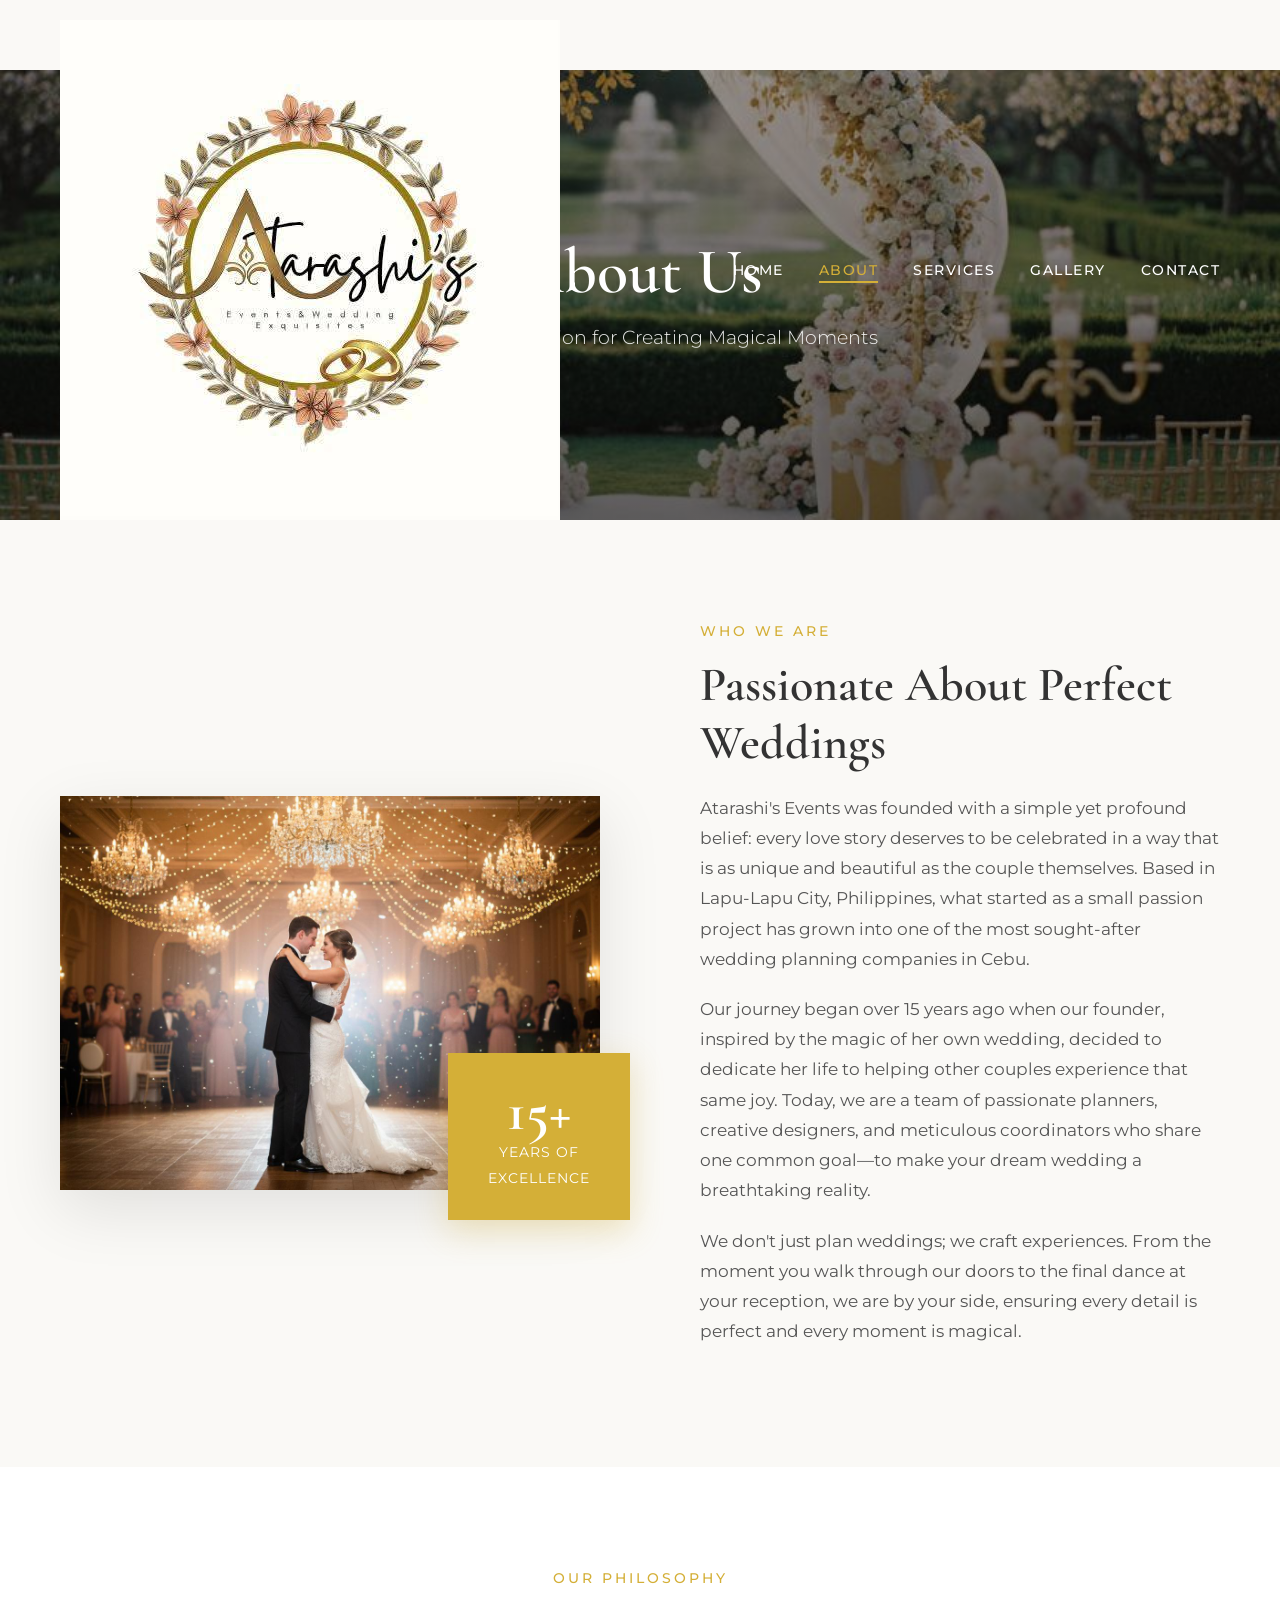
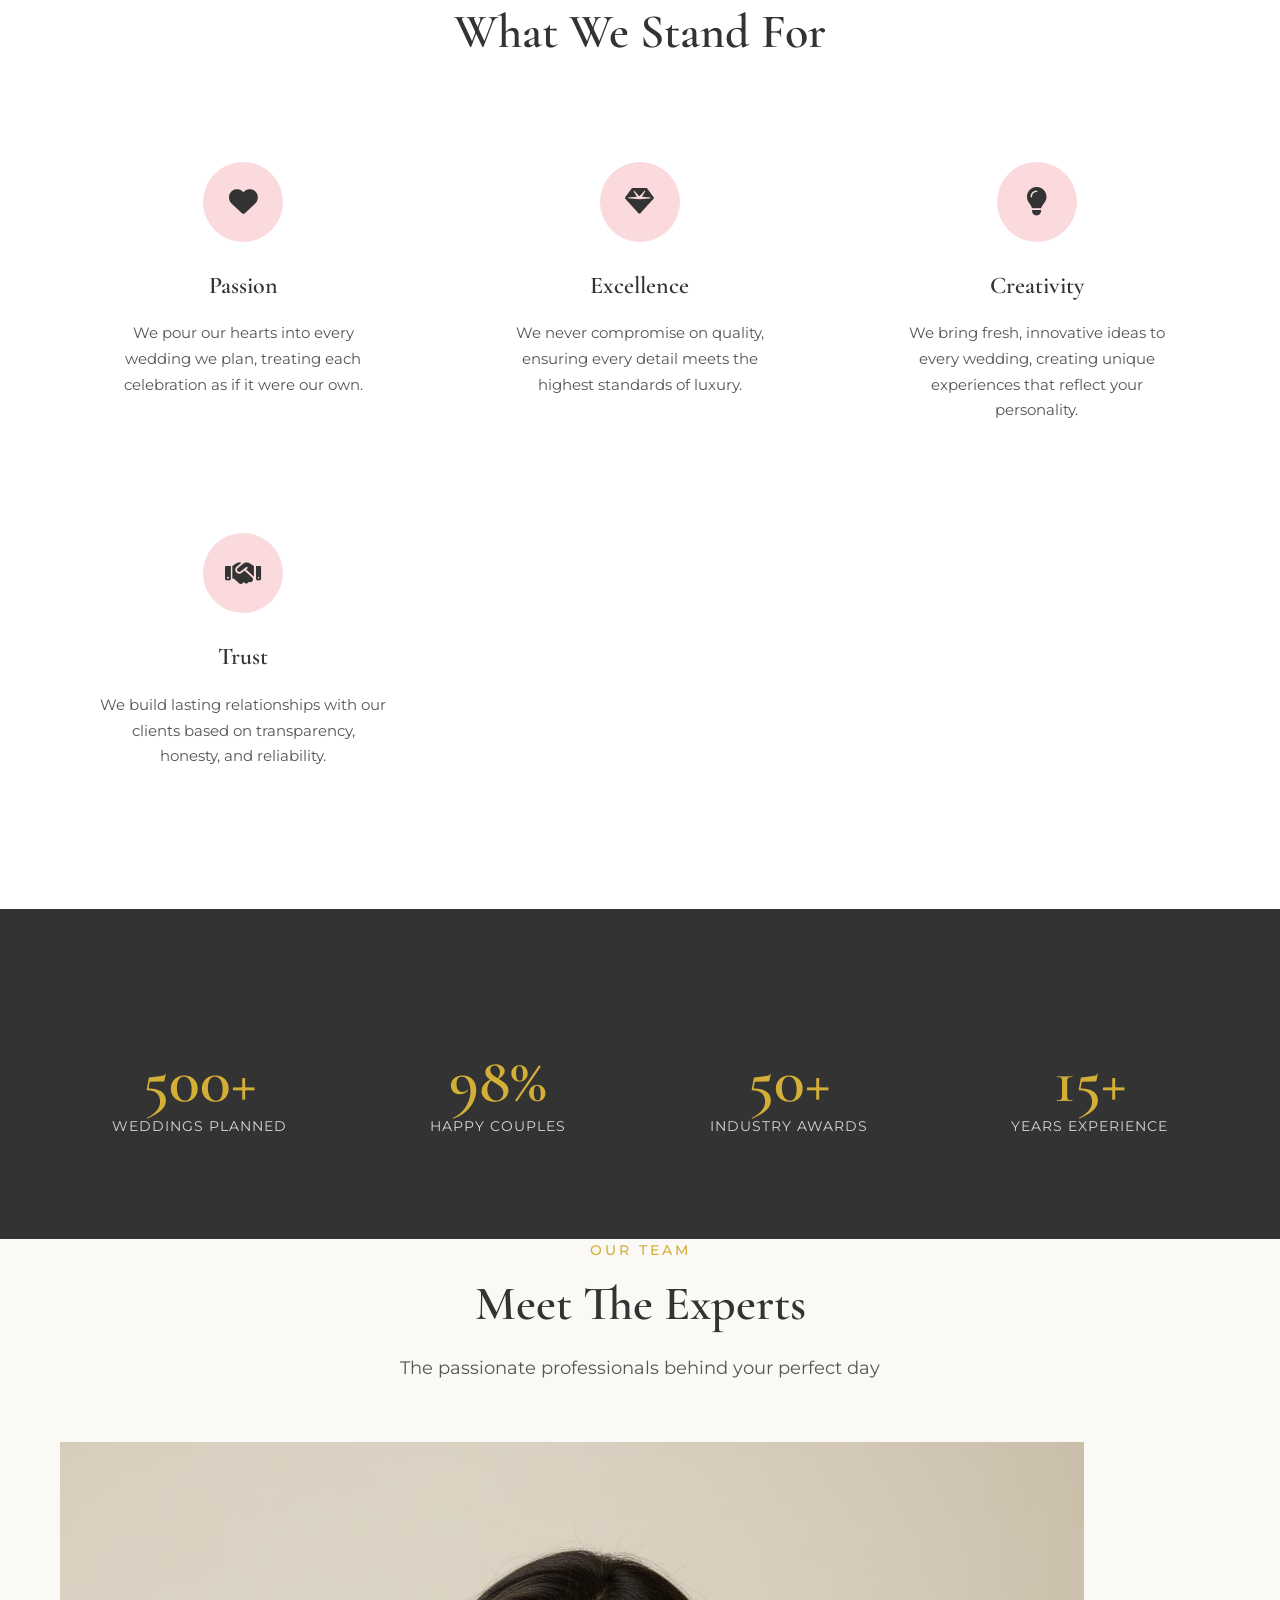
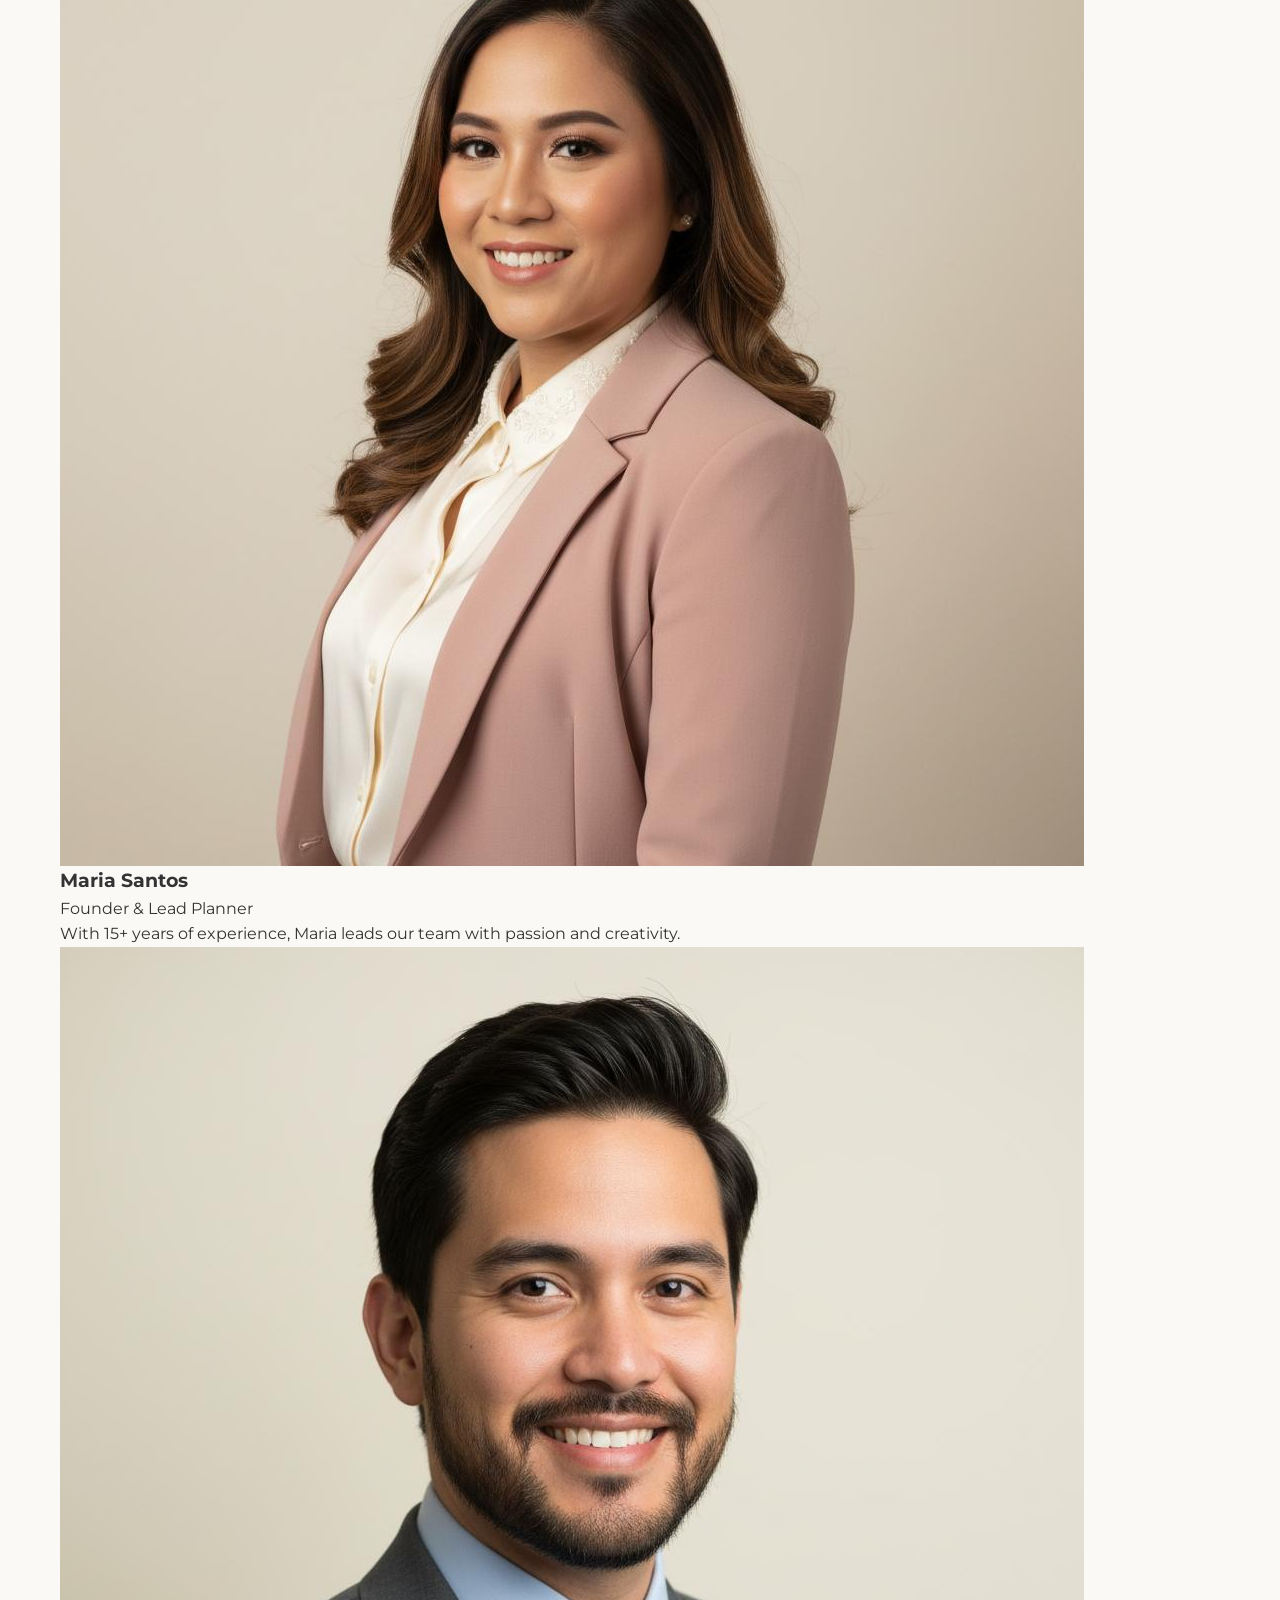
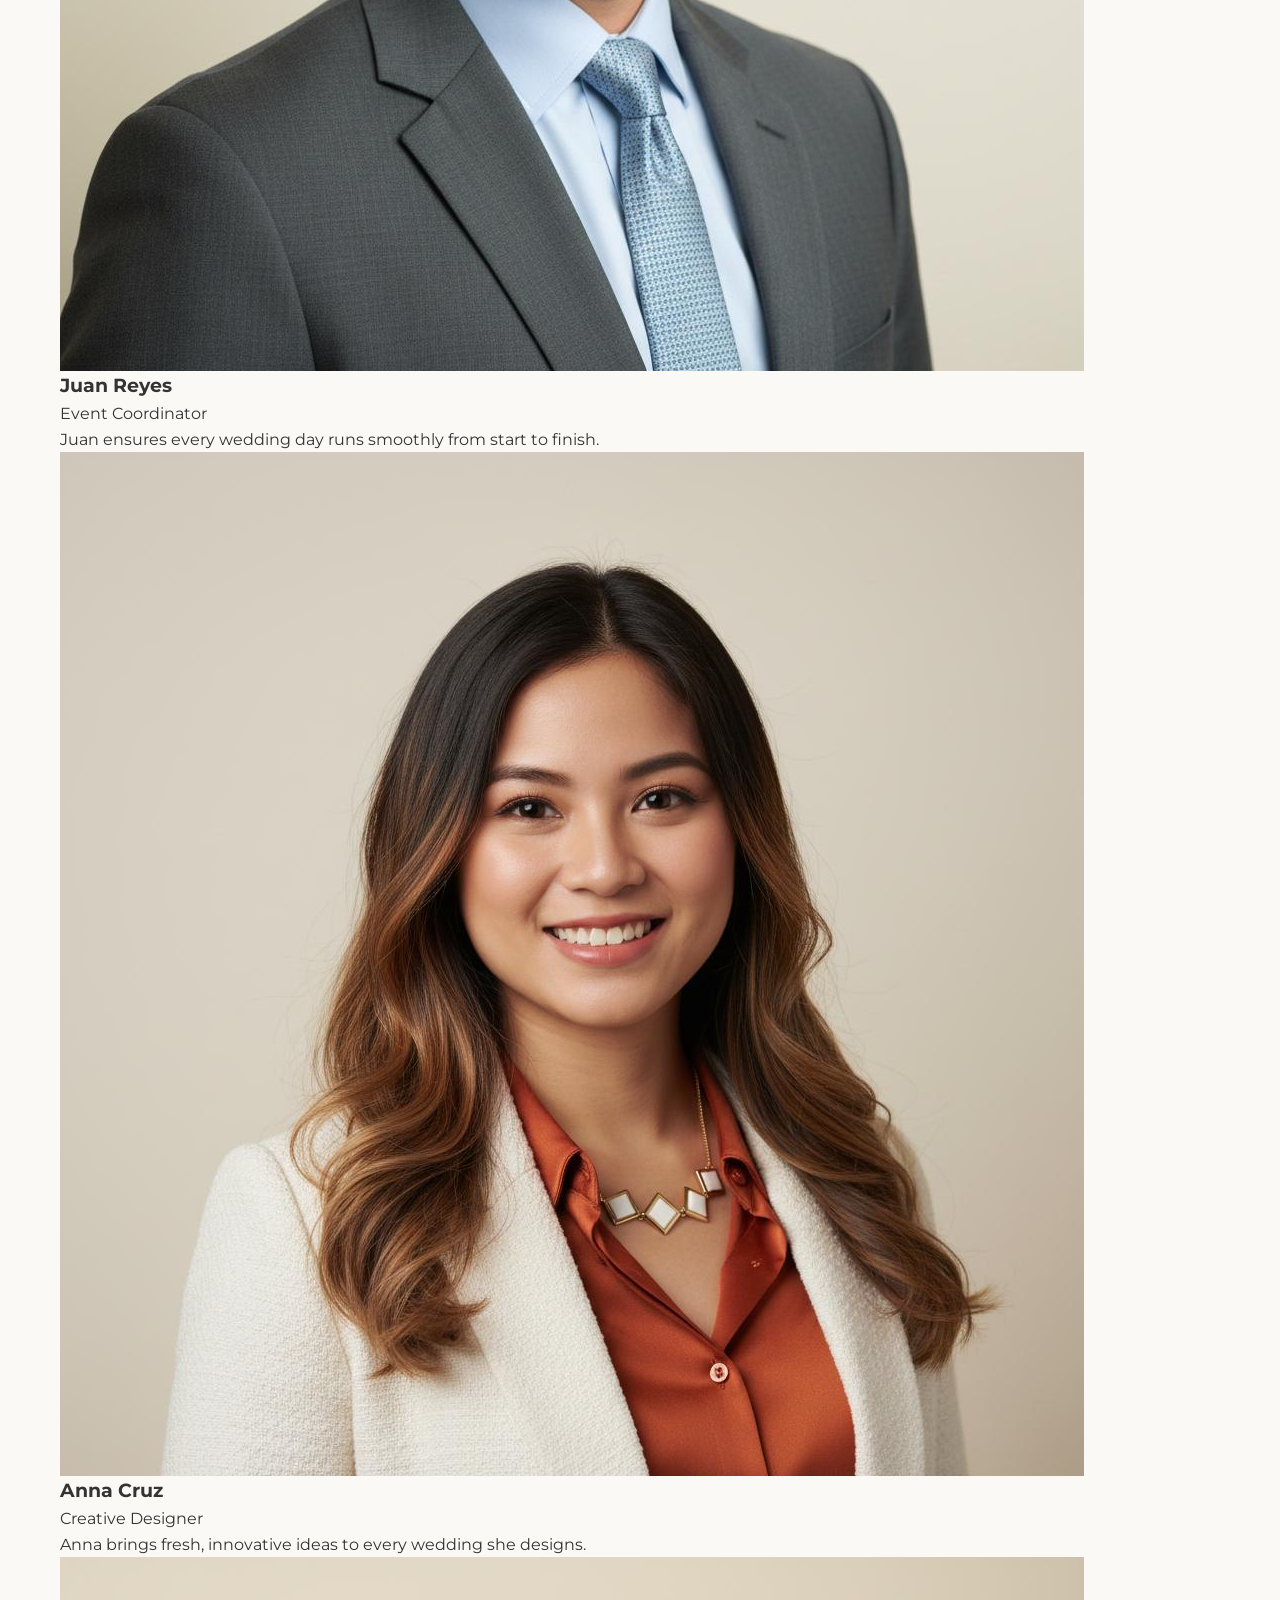
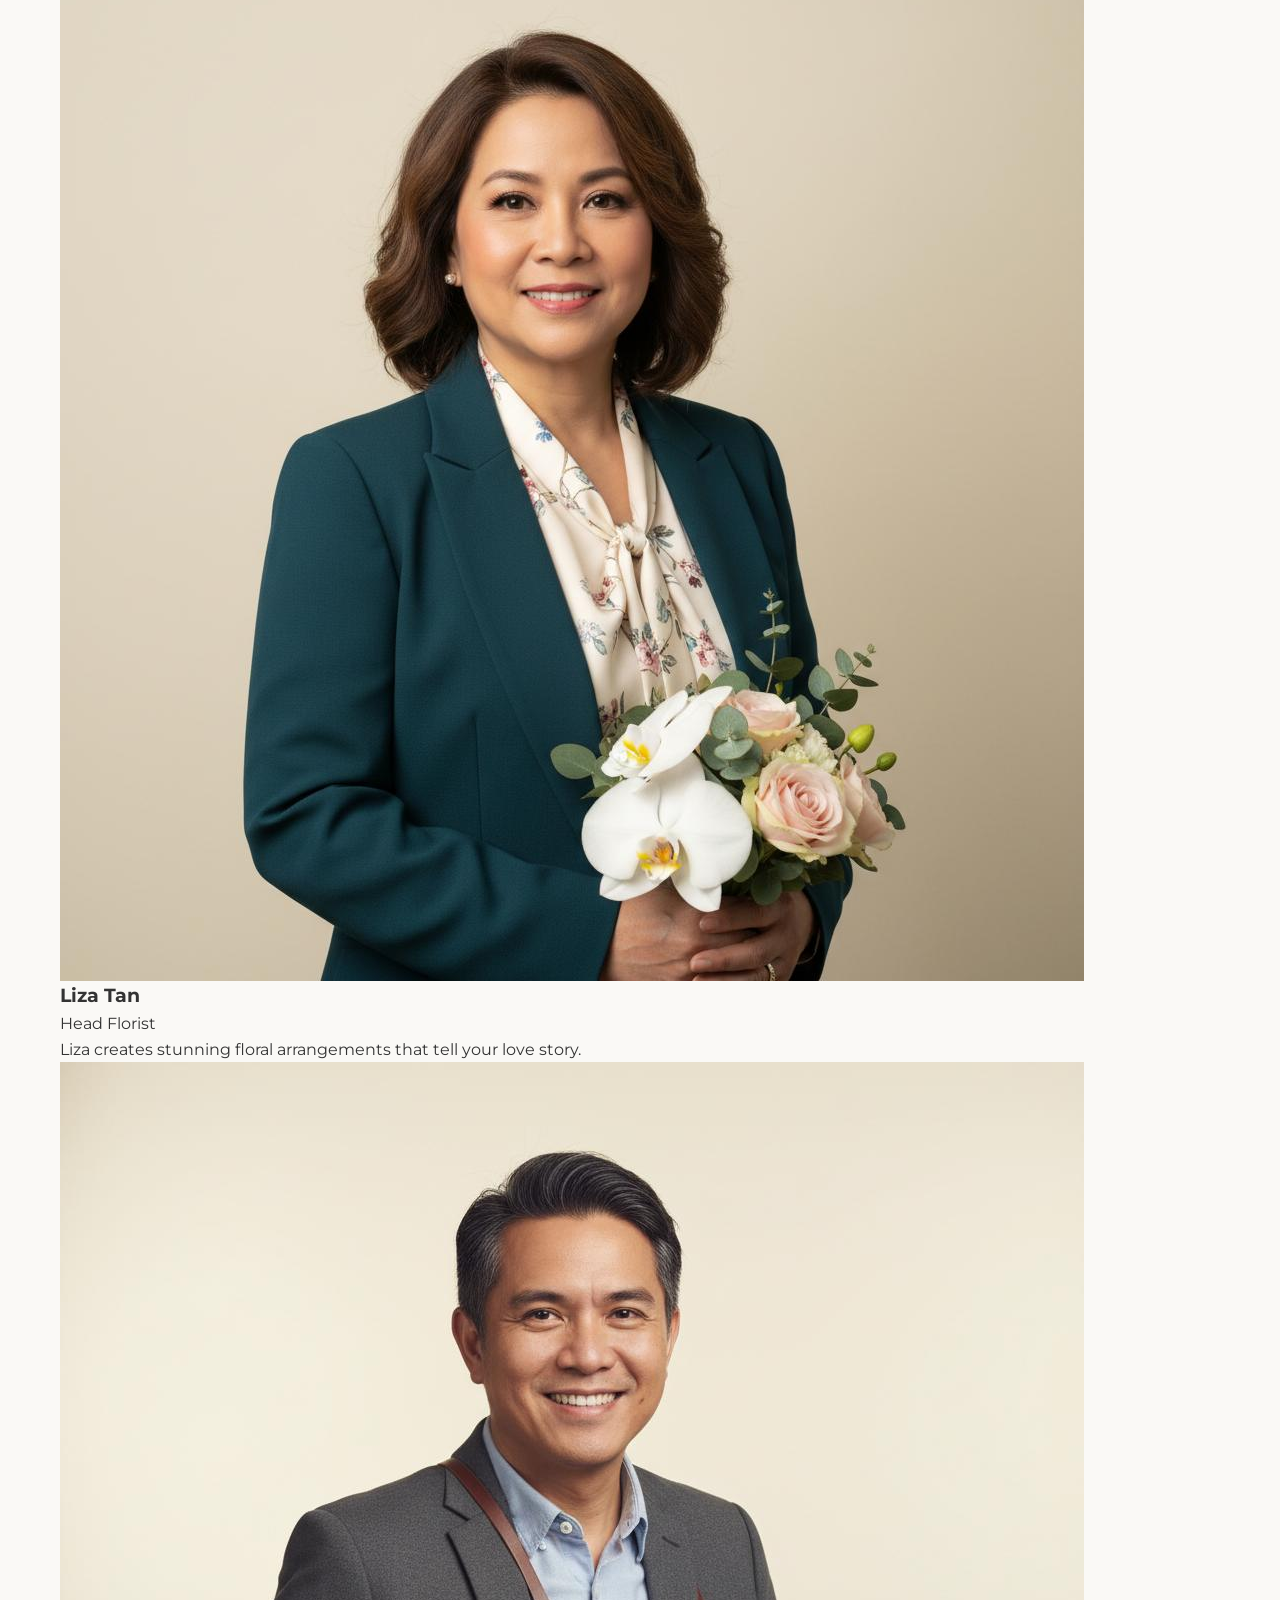
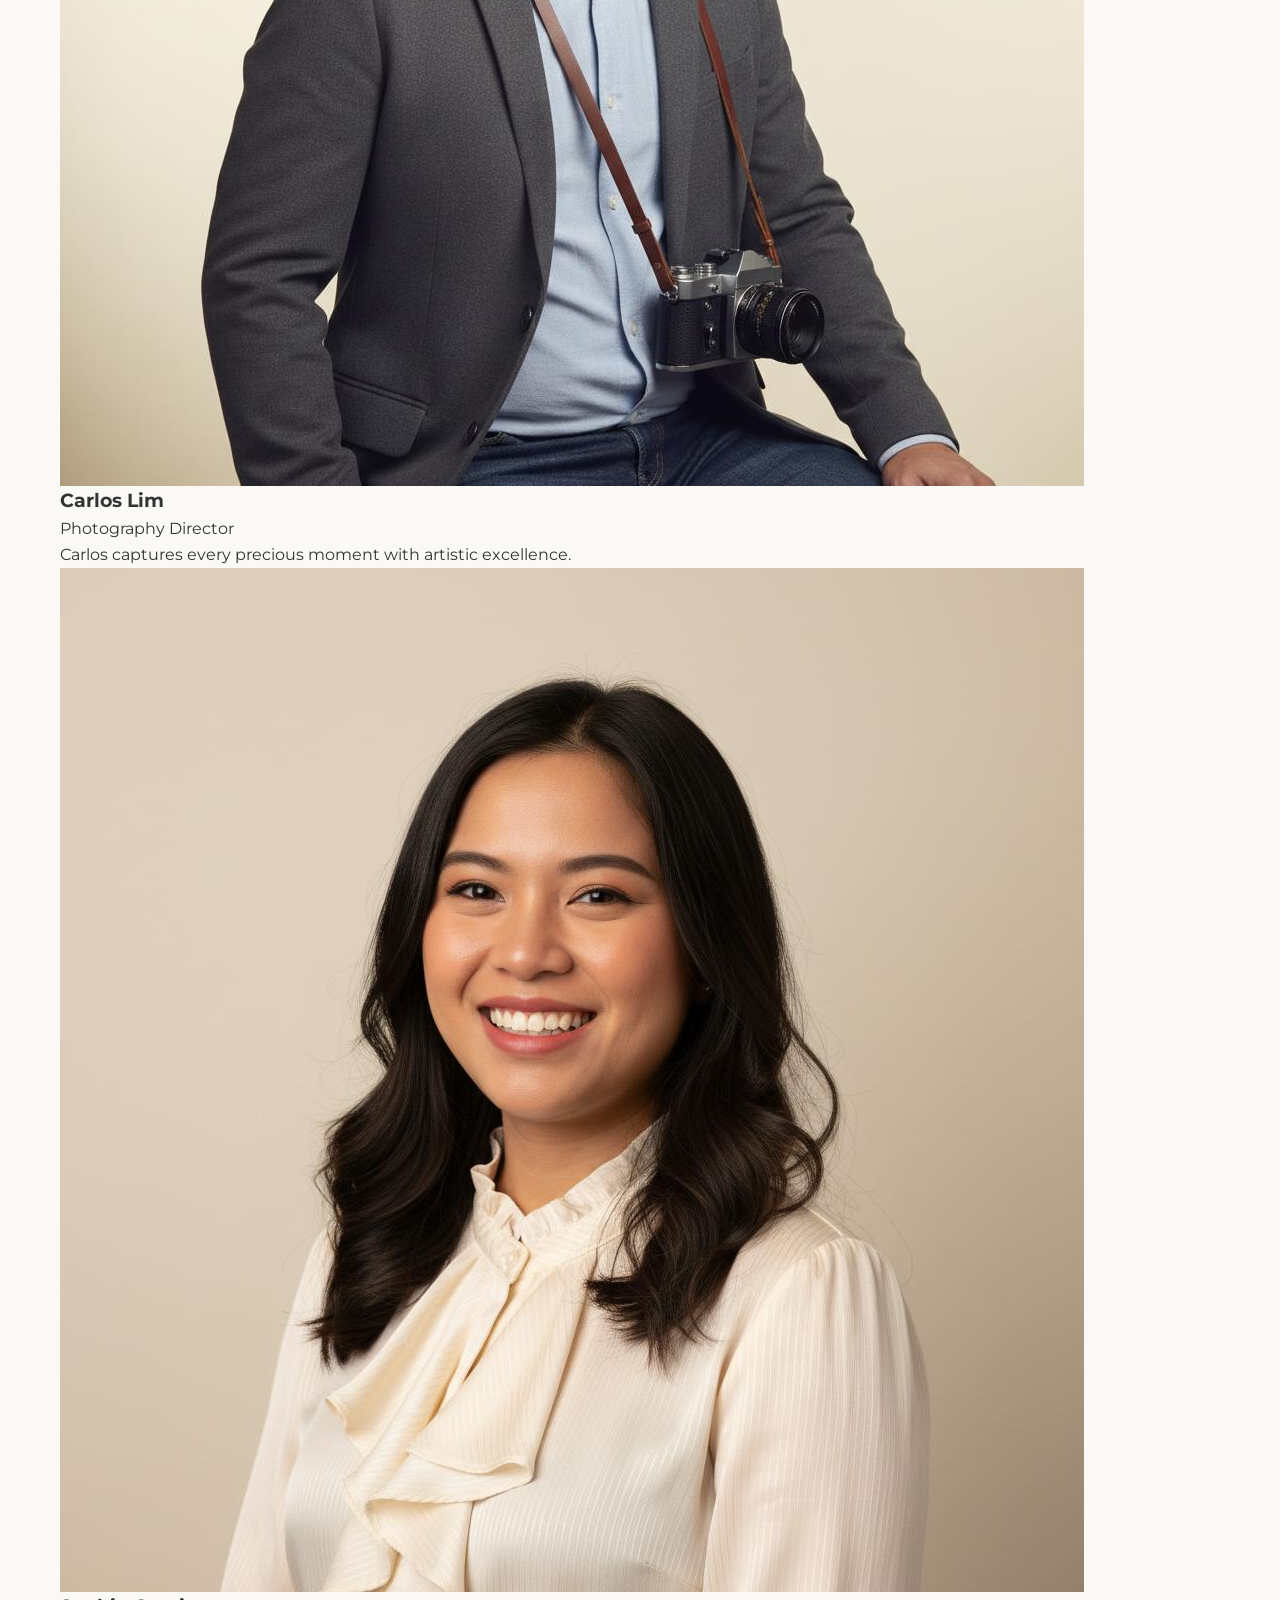
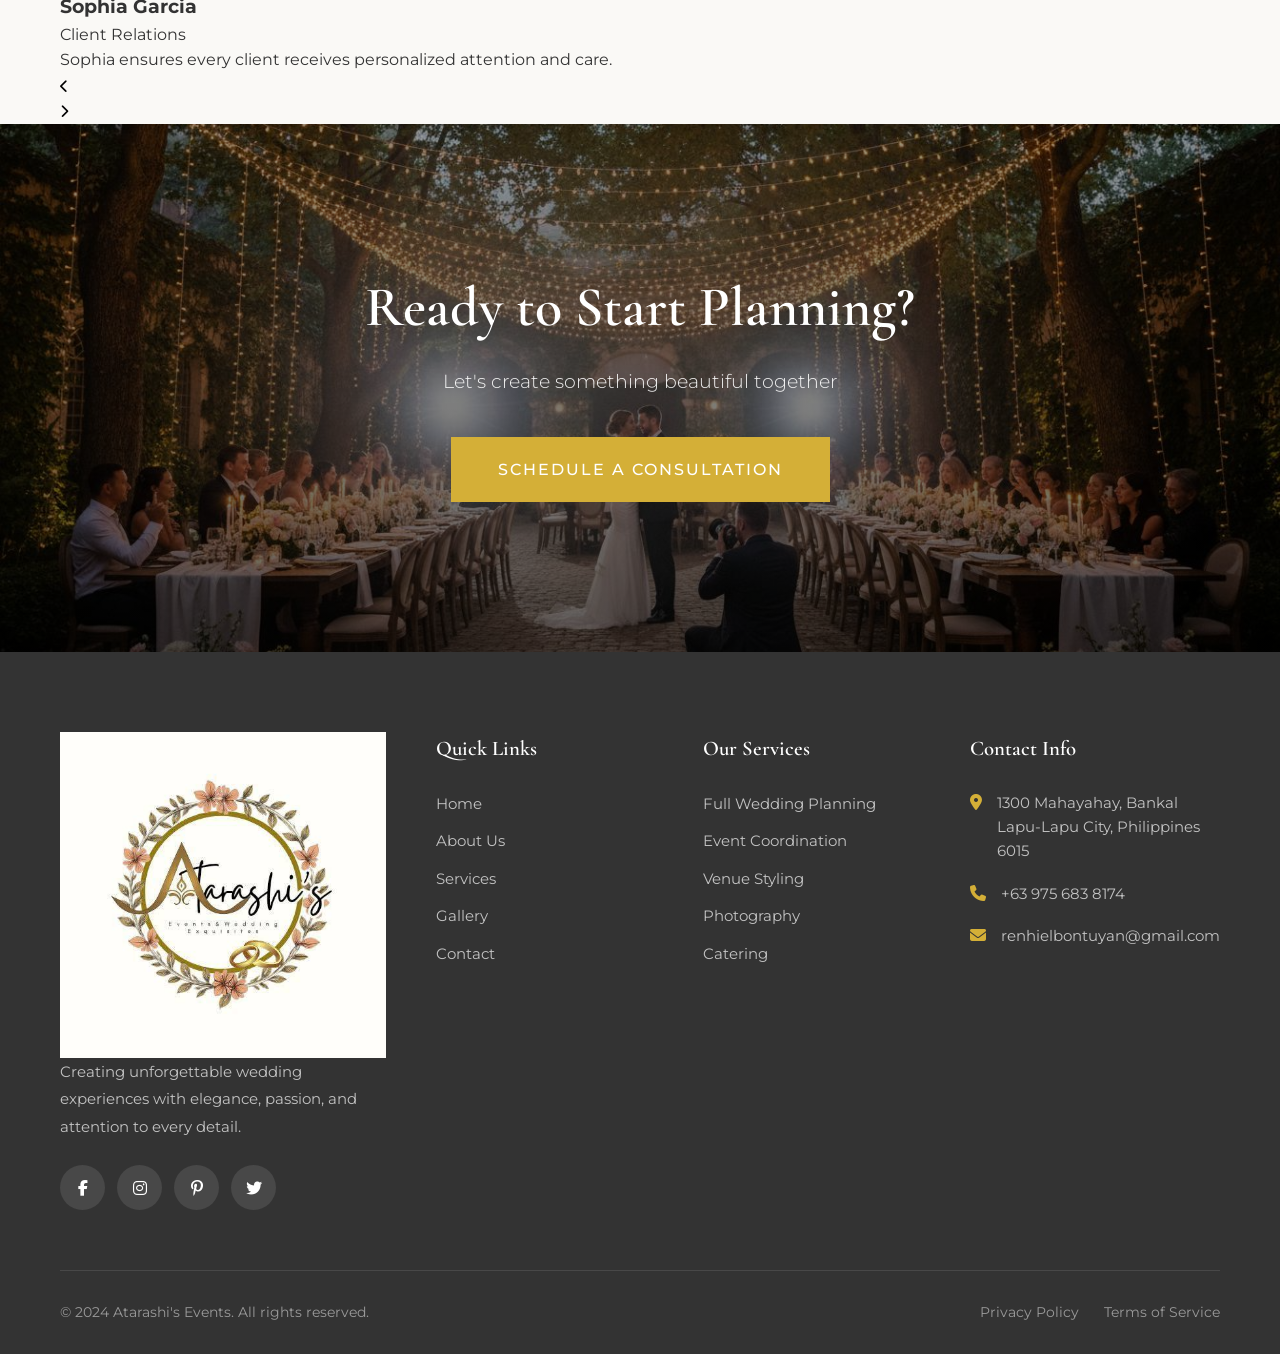
==== about.html @ 736ace67 "chore(info) update location. style(all pages) adjust image pages" ====
<!DOCTYPE html>
<html lang="en">
<head>
    <meta charset="UTF-8">
    <meta name="viewport" content="width=device-width, initial-scale=1.0">
    <title>About Us | Atarashi's Events - Wedding & Events Planning</title>
    
    <!-- Google Fonts -->
    <link rel="preconnect" href="https://fonts.googleapis.com">
    <link rel="preconnect" href="https://fonts.gstatic.com" crossorigin>
    <link href="https://fonts.googleapis.com/css2?family=Cormorant+Garamond:ital,wght@0,400;0,500;0,600;0,700;1,400;1,500&family=Montserrat:wght@300;400;500;600&display=swap" rel="stylesheet">
    
    <!-- Font Awesome for Icons -->
    <link rel="stylesheet" href="https://cdnjs.cloudflare.com/ajax/libs/font-awesome/6.4.0/css/all.min.css">
    
    <!-- Custom CSS -->
    <link rel="stylesheet" href="css/style.css">
<base target="_blank">
</head>
<body>
    <!-- ==================== NAVIGATION ==================== -->
    <nav class="navbar scrolled" id="navbar">
        <div class="nav-container">
            <a href="index.html" class="nav-logo">
                <img src="images/logo.jpg" alt="Atarashi's Events Logo" class="logo-img">
            </a>
            
            <ul class="nav-menu" id="navMenu">
                <li><a href="index.html" class="nav-link">Home</a></li>
                <li><a href="about.html" class="nav-link active">About</a></li>
                <li><a href="services.html" class="nav-link">Services</a></li>
                <li><a href="gallery.html" class="nav-link">Gallery</a></li>
                <li><a href="contact.html" class="nav-link">Contact</a></li>
            </ul>
            
            <div class="hamburger" id="hamburger">
                <span class="bar"></span>
                <span class="bar"></span>
                <span class="bar"></span>
            </div>
        </div>
    </nav>

    <!-- ==================== PAGE HEADER ==================== -->
    <section class="page-header">
        <div class="page-header-overlay"></div>
        <div class="page-header-background">
            <img src="images/about-wedding.jpg" alt="About Atarashi's Events">
        </div>
        <div class="page-header-content">
            <h1 class="page-title">About Us</h1>
            <p class="page-subtitle">Our Story & Passion for Creating Magical Moments</p>
        </div>
    </section>

    <!-- ==================== ABOUT SECTION ==================== -->
    <section class="about section-padding">
        <div class="container">
            <div class="about-grid">
                <div class="about-image reveal-left">
                    <img src="images/gallery-4.jpg" alt="Our Wedding Planning Team">
                    <div class="experience-badge">
                        <span class="years">15+</span>
                        <span class="text">Years of<br>Excellence</span>
                    </div>
                </div>
                
                <div class="about-content reveal-right">
                    <span class="section-subtitle">Who We Are</span>
                    <h2 class="section-title">Passionate About Perfect Weddings</h2>
                    
                    <p class="about-text">
                        Atarashi's Events was founded with a simple yet profound belief: every love story deserves to be celebrated in a way that is as unique and beautiful as the couple themselves. Based in Lapu-Lapu City, Philippines, what started as a small passion project has grown into one of the most sought-after wedding planning companies in Cebu.
                    </p>
                    
                    <p class="about-text">
                        Our journey began over 15 years ago when our founder, inspired by the magic of her own wedding, decided to dedicate her life to helping other couples experience that same joy. Today, we are a team of passionate planners, creative designers, and meticulous coordinators who share one common goal—to make your dream wedding a breathtaking reality.
                    </p>
                    
                    <p class="about-text">
                        We don't just plan weddings; we craft experiences. From the moment you walk through our doors to the final dance at your reception, we are by your side, ensuring every detail is perfect and every moment is magical.
                    </p>
                </div>
            </div>
        </div>
    </section>

    <!-- ==================== OUR VALUES ==================== -->
    <section class="values section-padding" style="background-color: var(--white);">
        <div class="container">
            <div class="section-header reveal-up">
                <span class="section-subtitle">Our Philosophy</span>
                <h2 class="section-title">What We Stand For</h2>
            </div>
            
            <div class="services-grid">
                <div class="value-card reveal-up" style="text-align: center; padding: 40px;">
                    <div class="service-icon" style="margin-bottom: 25px;">
                        <i class="fas fa-heart"></i>
                    </div>
                    <h3 class="service-title">Passion</h3>
                    <p class="service-description">We pour our hearts into every wedding we plan, treating each celebration as if it were our own.</p>
                </div>
                
                <div class="value-card reveal-up" style="text-align: center; padding: 40px;">
                    <div class="service-icon" style="margin-bottom: 25px;">
                        <i class="fas fa-gem"></i>
                    </div>
                    <h3 class="service-title">Excellence</h3>
                    <p class="service-description">We never compromise on quality, ensuring every detail meets the highest standards of luxury.</p>
                </div>
                
                <div class="value-card reveal-up" style="text-align: center; padding: 40px;">
                    <div class="service-icon" style="margin-bottom: 25px;">
                        <i class="fas fa-lightbulb"></i>
                    </div>
                    <h3 class="service-title">Creativity</h3>
                    <p class="service-description">We bring fresh, innovative ideas to every wedding, creating unique experiences that reflect your personality.</p>
                </div>
                
                <div class="value-card reveal-up" style="text-align: center; padding: 40px;">
                    <div class="service-icon" style="margin-bottom: 25px;">
                        <i class="fas fa-handshake"></i>
                    </div>
                    <h3 class="service-title">Trust</h3>
                    <p class="service-description">We build lasting relationships with our clients based on transparency, honesty, and reliability.</p>
                </div>
            </div>
        </div>
    </section>

    <!-- ==================== STATS SECTION ==================== -->
    <section class="stats-section section-padding" style="background-color: var(--charcoal); color: var(--white);">
        <div class="container">
            <div class="about-stats" style="border: none; justify-content: space-around; margin: 0;">
                <div class="stat-item reveal-up">
                    <span class="stat-number" style="color: var(--soft-gold); font-size: 4rem;">500+</span>
                    <span class="stat-label" style="color: rgba(255,255,255,0.8);">Weddings Planned</span>
                </div>
                <div class="stat-item reveal-up">
                    <span class="stat-number" style="color: var(--soft-gold); font-size: 4rem;">98%</span>
                    <span class="stat-label" style="color: rgba(255,255,255,0.8);">Happy Couples</span>
                </div>
                <div class="stat-item reveal-up">
                    <span class="stat-number" style="color: var(--soft-gold); font-size: 4rem;">50+</span>
                    <span class="stat-label" style="color: rgba(255,255,255,0.8);">Industry Awards</span>
                </div>
                <div class="stat-item reveal-up">
                    <span class="stat-number" style="color: var(--soft-gold); font-size: 4rem;">15+</span>
                    <span class="stat-label" style="color: rgba(255,255,255,0.8);">Years Experience</span>
                </div>
            </div>
        </div>
    </section>

    <!-- ==================== TEAM SLIDER SECTION ==================== -->
    <section class="team-slider-section" id="team">
        <div class="container">
            <div class="section-header reveal-up">
                <span class="section-subtitle">Our Team</span>
                <h2 class="section-title">Meet The Experts</h2>
                <p class="section-description">The passionate professionals behind your perfect day</p>
            </div>
            
            <div class="team-slider-container">
                <div class="team-slider-track" id="teamSliderTrack">
                    <!-- Team Member 1 -->
                    <div class="team-slide">
                        <div class="team-card">
                            <div class="team-image">
                                <img src="images/team-1.jpg" alt="Maria Santos">
                            </div>
                            <h3 class="team-name">Maria Santos</h3>
                            <p class="team-role">Founder & Lead Planner</p>
                            <p class="team-bio">With 15+ years of experience, Maria leads our team with passion and creativity.</p>
                        </div>
                    </div>
                    
                    <!-- Team Member 2 -->
                    <div class="team-slide">
                        <div class="team-card">
                            <div class="team-image">
                                <img src="images/team-2.jpg" alt="Juan Reyes">
                            </div>
                            <h3 class="team-name">Juan Reyes</h3>
                            <p class="team-role">Event Coordinator</p>
                            <p class="team-bio">Juan ensures every wedding day runs smoothly from start to finish.</p>
                        </div>
                    </div>
                    
                    <!-- Team Member 3 -->
                    <div class="team-slide">
                        <div class="team-card">
                            <div class="team-image">
                                <img src="images/team-3.jpg" alt="Anna Cruz">
                            </div>
                            <h3 class="team-name">Anna Cruz</h3>
                            <p class="team-role">Creative Designer</p>
                            <p class="team-bio">Anna brings fresh, innovative ideas to every wedding she designs.</p>
                        </div>
                    </div>
                    
                    <!-- Team Member 4 -->
                    <div class="team-slide">
                        <div class="team-card">
                            <div class="team-image">
                                <img src="images/team-4.jpg" alt="Liza Tan">
                            </div>
                            <h3 class="team-name">Liza Tan</h3>
                            <p class="team-role">Head Florist</p>
                            <p class="team-bio">Liza creates stunning floral arrangements that tell your love story.</p>
                        </div>
                    </div>
                    
                    <!-- Team Member 5 -->
                    <div class="team-slide">
                        <div class="team-card">
                            <div class="team-image">
                                <img src="images/team-5.jpg" alt="Carlos Lim">
                            </div>
                            <h3 class="team-name">Carlos Lim</h3>
                            <p class="team-role">Photography Director</p>
                            <p class="team-bio">Carlos captures every precious moment with artistic excellence.</p>
                        </div>
                    </div>
                    
                    <!-- Team Member 6 -->
                    <div class="team-slide">
                        <div class="team-card">
                            <div class="team-image">
                                <img src="images/team-6.jpg" alt="Sophia Garcia">
                            </div>
                            <h3 class="team-name">Sophia Garcia</h3>
                            <p class="team-role">Client Relations</p>
                            <p class="team-bio">Sophia ensures every client receives personalized attention and care.</p>
                        </div>
                    </div>
                </div>
                
                <div class="team-controls">
                    <button class="team-btn" id="teamPrevBtn">
                        <i class="fas fa-chevron-left"></i>
                    </button>
                    <div class="team-dots">
                        <span class="team-dot active" data-index="0"></span>
                        <span class="team-dot" data-index="1"></span>
                        <span class="team-dot" data-index="2"></span>
                        <span class="team-dot" data-index="3"></span>
                    </div>
                    <button class="team-btn" id="teamNextBtn">
                        <i class="fas fa-chevron-right"></i>
                    </button>
                </div>
            </div>
        </div>
    </section>

    <!-- ==================== CTA SECTION ==================== -->
    <section class="cta">
        <div class="cta-overlay"></div>
        <div class="cta-background">
            <img src="images/cta-bg.jpg" alt="Romantic Wedding Evening">
        </div>
        
        <div class="cta-content reveal-up">
            <h2 class="cta-title">Ready to Start Planning?</h2>
            <p class="cta-subtitle">Let's create something beautiful together</p>
            <a href="contact.html" class="btn btn-cta">Schedule a Consultation</a>
        </div>
    </section>

    <!-- ==================== FOOTER ==================== -->
    <footer class="footer">
        <div class="container">
            <div class="footer-grid">
                <div class="footer-brand">
                    <a href="index.html" class="footer-logo">
                        <img src="images/logo.jpg" alt="Atarashi's Events Logo" class="logo-img">
                    </a>
                    <p class="footer-description">
                        Creating unforgettable wedding experiences with elegance, passion, and attention to every detail.
                    </p>
                    <div class="footer-social">
                        <a href="#" class="social-link"><i class="fab fa-facebook-f"></i></a>
                        <a href="#" class="social-link"><i class="fab fa-instagram"></i></a>
                        <a href="#" class="social-link"><i class="fab fa-pinterest-p"></i></a>
                        <a href="#" class="social-link"><i class="fab fa-twitter"></i></a>
                    </div>
                </div>
                
                <div class="footer-links">
                    <h4 class="footer-title">Quick Links</h4>
                    <ul>
                        <li><a href="index.html">Home</a></li>
                        <li><a href="about.html">About Us</a></li>
                        <li><a href="services.html">Services</a></li>
                        <li><a href="gallery.html">Gallery</a></li>
                        <li><a href="contact.html">Contact</a></li>
                    </ul>
                </div>
                
                <div class="footer-services">
                    <h4 class="footer-title">Our Services</h4>
                    <ul>
                        <li><a href="services.html">Full Wedding Planning</a></li>
                        <li><a href="services.html">Event Coordination</a></li>
                        <li><a href="services.html">Venue Styling</a></li>
                        <li><a href="services.html">Photography</a></li>
                        <li><a href="services.html">Catering</a></li>
                    </ul>
                </div>
                
                <div class="footer-contact">
                    <h4 class="footer-title">Contact Info</h4>
                    <ul>
                        <li>
                            <i class="fas fa-map-marker-alt"></i>
                            <span>1300 Mahayahay, Bankal<br>Lapu-Lapu City, Philippines 6015</span>
                        </li>
                        <li>
                            <i class="fas fa-phone"></i>
                            <span>+63 975 683 8174</span>
                        </li>
                        <li>
                            <i class="fas fa-envelope"></i>
                            <span>renhielbontuyan@gmail.com</span>
                        </li>
                    </ul>
                </div>
            </div>
            
            <div class="footer-bottom">
                <p>&copy; 2024 Atarashi's Events. All rights reserved.</p>
                <div class="footer-legal">
                    <a href="#">Privacy Policy</a>
                    <a href="#">Terms of Service</a>
                </div>
            </div>
        </div>
    </footer>

    <!-- Scroll to Top Button -->
    <button class="scroll-top" id="scrollTop">
        <i class="fas fa-chevron-up"></i>
    </button>

    <!-- JavaScript -->
    <script src="js/script.js"></script>
</body>
</html>
---- css/style.css ----
/* ==================== CSS VARIABLES ==================== */
:root {
    /* Colors */
    --cream: #FAF9F6;
    --ivory: #FFFEF5;
    --blush-pink: #FADADD;
    --blush-dark: #F5C6CB;
    --soft-gold: #D4AF37;
    --gold-dark: #B8960C;
    --charcoal: #333333;
    --charcoal-light: #555555;
    --white: #FFFFFF;
    --shadow: rgba(0, 0, 0, 0.1);
    --shadow-dark: rgba(0, 0, 0, 0.2);
    
    /* Fonts */
    --font-serif: 'Cormorant Garamond', Georgia, serif;
    --font-sans: 'Montserrat', Arial, sans-serif;
    
    /* Image Paths */
    --img-path: '../images';
    
    /* Transitions */
    --transition-fast: 0.3s ease;
    --transition-medium: 0.5s ease;
    --transition-slow: 0.8s ease;
    
    /* Spacing */
    --section-padding: 100px;
    --container-width: 1200px;
}

/* ==================== RESET & BASE ==================== */
*, *::before, *::after {
    margin: 0;
    padding: 0;
    box-sizing: border-box;
}

html {
    scroll-behavior: smooth;
    font-size: 16px;
}

body {
    font-family: var(--font-sans);
    font-weight: 400;
    line-height: 1.6;
    color: var(--charcoal);
    background-color: var(--cream);
    overflow-x: hidden;
}

a {
    text-decoration: none;
    color: inherit;
    transition: var(--transition-fast);
}

ul {
    list-style: none;
}

img {
    max-width: 100%;
    height: auto;
    display: block;
}

button {
    cursor: pointer;
    border: none;
    background: none;
    font-family: inherit;
}

/* ==================== UTILITY CLASSES ==================== */
.container {
    max-width: var(--container-width);
    margin: 0 auto;
    padding: 0 20px;
}

.section-subtitle {
    font-family: var(--font-sans);
    font-size: 0.875rem;
    font-weight: 500;
    text-transform: uppercase;
    letter-spacing: 3px;
    color: var(--soft-gold);
    display: block;
    margin-bottom: 15px;
}

.section-title {
    font-family: var(--font-serif);
    font-size: 3rem;
    font-weight: 600;
    color: var(--charcoal);
    margin-bottom: 20px;
    line-height: 1.2;
}

.section-description {
    font-size: 1.1rem;
    color: var(--charcoal-light);
    max-width: 600px;
    margin: 0 auto;
}

.section-header {
    text-align: center;
    margin-bottom: 60px;
}

/* ==================== BUTTONS ==================== */
.btn {
    display: inline-flex;
    align-items: center;
    justify-content: center;
    gap: 10px;
    padding: 15px 35px;
    font-family: var(--font-sans);
    font-size: 0.9rem;
    font-weight: 500;
    text-transform: uppercase;
    letter-spacing: 2px;
    border-radius: 0;
    transition: var(--transition-medium);
    cursor: pointer;
}

.btn-primary {
    background-color: var(--soft-gold);
    color: var(--white);
    border: 2px solid var(--soft-gold);
}

.btn-primary:hover {
    background-color: transparent;
    color: var(--soft-gold);
}

.btn-secondary {
    background-color: transparent;
    color: var(--white);
    border: 2px solid var(--white);
}

.btn-secondary:hover {
    background-color: var(--white);
    color: var(--charcoal);
}

.btn-submit {
    background-color: var(--soft-gold);
    color: var(--white);
    border: 2px solid var(--soft-gold);
    width: 100%;
}

.btn-submit:hover {
    background-color: var(--gold-dark);
    border-color: var(--gold-dark);
}

.btn-package {
    background-color: transparent;
    color: var(--charcoal);
    border: 2px solid var(--charcoal);
    width: 100%;
}

.btn-package:hover {
    background-color: var(--charcoal);
    color: var(--white);
}

.btn-popular {
    background-color: var(--soft-gold);
    color: var(--white);
    border-color: var(--soft-gold);
}

.btn-popular:hover {
    background-color: var(--gold-dark);
    border-color: var(--gold-dark);
}

.btn-cta {
    background-color: var(--soft-gold);
    color: var(--white);
    border: 2px solid var(--soft-gold);
    padding: 18px 45px;
    font-size: 1rem;
}

.btn-cta:hover {
    background-color: var(--white);
    color: var(--charcoal);
    border-color: var(--white);
}

/* ==================== NAVIGATION ==================== */
.navbar {
    position: fixed;
    top: 0;
    left: 0;
    width: 100%;
    z-index: 1000;
    padding: 20px 0;
    transition: var(--transition-medium);
    background-color: transparent;
}

.navbar.scrolled {
    background-color: var(--white);
    box-shadow: 0 2px 20px var(--shadow);
    padding: 15px 0;
}

.navbar.scrolled .nav-link {
    color: var(--charcoal);
}

.navbar.scrolled .logo-text {
    color: var(--charcoal);
}

.nav-container {
    max-width: var(--container-width);
    margin: 0 auto;
    padding: 0 20px;
    display: flex;
    justify-content: space-between;
    align-items: center;
}

.nav-logo .logo-text {
    font-family: var(--font-serif);
    font-size: 1.8rem;
    font-weight: 600;
    color: var(--white);
    transition: var(--transition-medium);
}

.nav-menu {
    display: flex;
    gap: 35px;
}

.nav-link {
    font-family: var(--font-sans);
    font-size: 0.85rem;
    font-weight: 500;
    text-transform: uppercase;
    letter-spacing: 1.5px;
    color: var(--white);
    position: relative;
    padding: 5px 0;
}

.nav-link::after {
    content: '';
    position: absolute;
    bottom: 0;
    left: 0;
    width: 0;
    height: 2px;
    background-color: var(--soft-gold);
    transition: var(--transition-fast);
}

.nav-link:hover::after {
    width: 100%;
}

/* Hamburger Menu */
.hamburger {
    display: none;
    flex-direction: column;
    gap: 5px;
    cursor: pointer;
    z-index: 1001;
}

.bar {
    width: 25px;
    height: 2px;
    background-color: var(--white);
    transition: var(--transition-fast);
}

.navbar.scrolled .bar {
    background-color: var(--charcoal);
}

.hamburger.active .bar:nth-child(1) {
    transform: rotate(45deg) translate(5px, 5px);
}

.hamburger.active .bar:nth-child(2) {
    opacity: 0;
}

.hamburger.active .bar:nth-child(3) {
    transform: rotate(-45deg) translate(5px, -5px);
}

/* ==================== HERO SECTION ==================== */
.hero {
    position: relative;
    height: 100vh;
    min-height: 700px;
    display: flex;
    align-items: center;
    justify-content: center;
    overflow: hidden;
}

.hero-overlay {
    position: absolute;
    top: 0;
    left: 0;
    width: 100%;
    height: 100%;
    background: linear-gradient(
        to bottom,
        rgba(0, 0, 0, 0.3),
        rgba(0, 0, 0, 0.5)
    );
    z-index: 1;
}

.hero-background {
    position: absolute;
    top: 0;
    left: 0;
    width: 100%;
    height: 100%;
    z-index: 0;
}

.hero-background img {
    width: 100%;
    height: 100%;
    object-fit: cover;
    animation: slowZoom 20s ease-in-out infinite alternate;
}

@keyframes slowZoom {
    0% {
        transform: scale(1);
    }
    100% {
        transform: scale(1.1);
    }
}

.hero-content {
    position: relative;
    z-index: 2;
    text-align: center;
    padding: 0 20px;
    max-width: 900px;
}

.hero-title {
    font-family: var(--font-serif);
    font-size: 4.5rem;
    font-weight: 600;
    color: var(--white);
    margin-bottom: 25px;
    line-height: 1.1;
    opacity: 0;
    transform: translateY(30px);
    animation: fadeInUp 1s ease forwards;
    animation-delay: 0.3s;
}

.hero-subtitle {
    font-family: var(--font-sans);
    font-size: 1.3rem;
    font-weight: 300;
    color: rgba(255, 255, 255, 0.9);
    margin-bottom: 40px;
    opacity: 0;
    transform: translateY(30px);
    animation: fadeInUp 1s ease forwards;
    animation-delay: 0.5s;
}

.hero-buttons {
    display: flex;
    gap: 20px;
    justify-content: center;
    opacity: 0;
    transform: translateY(30px);
    animation: fadeInUp 1s ease forwards;
    animation-delay: 0.7s;
}

@keyframes fadeInUp {
    to {
        opacity: 1;
        transform: translateY(0);
    }
}

/* Scroll Indicator */
.scroll-indicator {
    position: absolute;
    bottom: 40px;
    left: 50%;
    transform: translateX(-50%);
    z-index: 2;
    display: flex;
    flex-direction: column;
    align-items: center;
    gap: 10px;
    opacity: 0;
    animation: fadeIn 1s ease forwards;
    animation-delay: 1s;
}

@keyframes fadeIn {
    to {
        opacity: 1;
    }
}

.mouse {
    width: 26px;
    height: 40px;
    border: 2px solid rgba(255, 255, 255, 0.7);
    border-radius: 20px;
    position: relative;
}

.wheel {
    width: 4px;
    height: 8px;
    background-color: rgba(255, 255, 255, 0.7);
    border-radius: 2px;
    position: absolute;
    top: 8px;
    left: 50%;
    transform: translateX(-50%);
    animation: scrollWheel 2s ease infinite;
}

@keyframes scrollWheel {
    0% {
        opacity: 1;
        top: 8px;
    }
    100% {
        opacity: 0;
        top: 20px;
    }
}

.scroll-text {
    font-size: 0.75rem;
    text-transform: uppercase;
    letter-spacing: 2px;
    color: rgba(255, 255, 255, 0.7);
}

/* ==================== ABOUT SECTION ==================== */
.about {
    padding: var(--section-padding) 0;
    background-color: var(--cream);
}

.about-grid {
    display: grid;
    grid-template-columns: 1fr 1fr;
    gap: 80px;
    align-items: center;
}

.about-image {
    position: relative;
}

.about-image img {
    width: 100%;
    border-radius: 0;
    box-shadow: 0 20px 60px var(--shadow);
}

.experience-badge {
    position: absolute;
    bottom: -30px;
    right: -30px;
    background-color: var(--soft-gold);
    color: var(--white);
    padding: 30px 40px;
    text-align: center;
    box-shadow: 0 10px 30px rgba(212, 175, 55, 0.3);
}

.experience-badge .years {
    display: block;
    font-family: var(--font-serif);
    font-size: 3.5rem;
    font-weight: 700;
    line-height: 1;
}

.experience-badge .text {
    font-size: 0.875rem;
    text-transform: uppercase;
    letter-spacing: 1px;
    line-height: 1.4;
}

.about-content {
    padding-left: 20px;
}

.about-text {
    font-size: 1.05rem;
    color: var(--charcoal-light);
    margin-bottom: 20px;
    line-height: 1.8;
}

.about-stats {
    display: flex;
    gap: 40px;
    margin-top: 40px;
    padding-top: 40px;
    border-top: 1px solid rgba(0, 0, 0, 0.1);
}

.stat-item {
    text-align: center;
}

.stat-number {
    display: block;
    font-family: var(--font-serif);
    font-size: 2.5rem;
    font-weight: 600;
    color: var(--soft-gold);
    line-height: 1;
}

.stat-label {
    font-size: 0.875rem;
    color: var(--charcoal-light);
    text-transform: uppercase;
    letter-spacing: 1px;
    margin-top: 8px;
}

/* ==================== SERVICES SECTION ==================== */
.services {
    padding: var(--section-padding) 0;
    background-color: var(--white);
}

.services-grid {
    display: grid;
    grid-template-columns: repeat(3, 1fr);
    gap: 30px;
}

.service-card {
    background-color: var(--cream);
    padding: 50px 35px;
    text-align: center;
    transition: var(--transition-medium);
    border: 1px solid transparent;
}

.service-card:hover {
    transform: translateY(-10px);
    box-shadow: 0 20px 50px var(--shadow);
    border-color: var(--blush-pink);
}

.service-icon {
    width: 80px;
    height: 80px;
    background-color: var(--blush-pink);
    border-radius: 50%;
    display: flex;
    align-items: center;
    justify-content: center;
    margin: 0 auto 25px;
    transition: var(--transition-medium);
}

.service-card:hover .service-icon {
    background-color: var(--soft-gold);
}

.service-icon i {
    font-size: 1.8rem;
    color: var(--charcoal);
    transition: var(--transition-medium);
}

.service-card:hover .service-icon i {
    color: var(--white);
}

.service-title {
    font-family: var(--font-serif);
    font-size: 1.5rem;
    font-weight: 600;
    color: var(--charcoal);
    margin-bottom: 15px;
}

.service-description {
    font-size: 0.95rem;
    color: var(--charcoal-light);
    line-height: 1.7;
}

/* ==================== GALLERY SECTION ==================== */
.gallery {
    padding: var(--section-padding) 0;
    background-color: var(--cream);
}

.gallery-grid {
    display: grid;
    grid-template-columns: repeat(3, 1fr);
    gap: 20px;
}

.gallery-item {
    position: relative;
    overflow: hidden;
    cursor: pointer;
    aspect-ratio: 4/3;
}

.gallery-item img {
    width: 100%;
    height: 100%;
    object-fit: cover;
    transition: var(--transition-slow);
}

.gallery-item:hover img {
    transform: scale(1.1);
}

.gallery-overlay {
    position: absolute;
    top: 0;
    left: 0;
    width: 100%;
    height: 100%;
    background-color: rgba(0, 0, 0, 0.5);
    display: flex;
    align-items: center;
    justify-content: center;
    opacity: 0;
    transition: var(--transition-medium);
}

.gallery-item:hover .gallery-overlay {
    opacity: 1;
}

.gallery-overlay i {
    font-size: 2rem;
    color: var(--white);
    transform: scale(0);
    transition: var(--transition-medium);
}

.gallery-item:hover .gallery-overlay i {
    transform: scale(1);
}

/* Lightbox */
.lightbox {
    display: none;
    position: fixed;
    top: 0;
    left: 0;
    width: 100%;
    height: 100%;
    background-color: rgba(0, 0, 0, 0.95);
    z-index: 2000;
    align-items: center;
    justify-content: center;
}

.lightbox.active {
    display: flex;
}

.lightbox-image {
    max-width: 90%;
    max-height: 85vh;
    object-fit: contain;
    animation: lightboxFadeIn 0.3s ease;
}

@keyframes lightboxFadeIn {
    from {
        opacity: 0;
        transform: scale(0.9);
    }
    to {
        opacity: 1;
        transform: scale(1);
    }
}

.lightbox-close {
    position: absolute;
    top: 30px;
    right: 40px;
    font-size: 3rem;
    color: var(--white);
    cursor: pointer;
    transition: var(--transition-fast);
    z-index: 2001;
}

.lightbox-close:hover {
    color: var(--soft-gold);
    transform: rotate(90deg);
}

.lightbox-nav {
    position: absolute;
    top: 50%;
    transform: translateY(-50%);
    background-color: rgba(255, 255, 255, 0.1);
    color: var(--white);
    width: 50px;
    height: 50px;
    border-radius: 50%;
    display: flex;
    align-items: center;
    justify-content: center;
    font-size: 1.2rem;
    transition: var(--transition-fast);
    z-index: 2001;
}

.lightbox-nav:hover {
    background-color: var(--soft-gold);
}

.lightbox-prev {
    left: 30px;
}

.lightbox-next {
    right: 30px;
}

/* ==================== TESTIMONIALS SECTION ==================== */
.testimonials {
    padding: var(--section-padding) 0;
    background-color: var(--white);
}

.testimonial-slider {
    position: relative;
    max-width: 800px;
    margin: 0 auto;
    overflow: hidden;
}

.testimonial-track {
    display: flex;
    transition: transform 0.5s ease;
}

.testimonial-slide {
    min-width: 100%;
    padding: 0 20px;
}

.testimonial-card {
    background-color: var(--cream);
    padding: 50px;
    text-align: center;
    border: 1px solid rgba(0, 0, 0, 0.05);
}

.testimonial-image {
    width: 100px;
    height: 100px;
    border-radius: 50%;
    overflow: hidden;
    margin: 0 auto 25px;
    border: 4px solid var(--blush-pink);
}

.testimonial-image img {
    width: 100%;
    height: 100%;
    object-fit: cover;
}

.testimonial-rating {
    color: var(--soft-gold);
    margin-bottom: 20px;
}

.testimonial-rating i {
    margin: 0 2px;
}

.testimonial-text {
    font-family: var(--font-serif);
    font-size: 1.3rem;
    font-style: italic;
    color: var(--charcoal);
    line-height: 1.8;
    margin-bottom: 25px;
}

.testimonial-name {
    font-family: var(--font-serif);
    font-size: 1.3rem;
    font-weight: 600;
    color: var(--charcoal);
    margin-bottom: 5px;
}

.testimonial-date {
    font-size: 0.875rem;
    color: var(--charcoal-light);
}

.testimonial-controls {
    display: flex;
    align-items: center;
    justify-content: center;
    gap: 30px;
    margin-top: 40px;
}

.testimonial-btn {
    width: 45px;
    height: 45px;
    border-radius: 50%;
    background-color: var(--cream);
    color: var(--charcoal);
    display: flex;
    align-items: center;
    justify-content: center;
    transition: var(--transition-fast);
    border: 1px solid rgba(0, 0, 0, 0.1);
}

.testimonial-btn:hover {
    background-color: var(--soft-gold);
    color: var(--white);
    border-color: var(--soft-gold);
}

.testimonial-dots {
    display: flex;
    gap: 10px;
}

.dot {
    width: 12px;
    height: 12px;
    border-radius: 50%;
    background-color: var(--blush-pink);
    cursor: pointer;
    transition: var(--transition-fast);
}

.dot.active {
    background-color: var(--soft-gold);
    transform: scale(1.2);
}

/* ==================== PACKAGES SECTION ==================== */
.packages {
    padding: var(--section-padding) 0;
    background-color: var(--cream);
}

.packages-grid {
    display: grid;
    grid-template-columns: repeat(3, 1fr);
    gap: 30px;
    align-items: flex-start;
}

.package-card {
    background-color: var(--white);
    padding: 50px 35px;
    text-align: center;
    position: relative;
    transition: var(--transition-medium);
    border: 1px solid rgba(0, 0, 0, 0.05);
}

.package-card:hover {
    transform: translateY(-10px);
    box-shadow: 0 20px 50px var(--shadow);
}

.package-popular {
    transform: scale(1.05);
    box-shadow: 0 20px 50px var(--shadow);
    border: 2px solid var(--soft-gold);
    z-index: 1;
}

.package-popular:hover {
    transform: scale(1.05) translateY(-10px);
}

.popular-badge {
    position: absolute;
    top: -15px;
    left: 50%;
    transform: translateX(-50%);
    background-color: var(--soft-gold);
    color: var(--white);
    padding: 8px 25px;
    font-size: 0.75rem;
    font-weight: 600;
    text-transform: uppercase;
    letter-spacing: 2px;
}

.package-name {
    font-family: var(--font-serif);
    font-size: 1.8rem;
    font-weight: 600;
    color: var(--charcoal);
    margin-bottom: 20px;
}

.package-price {
    margin-bottom: 10px;
}

.package-price .currency {
    font-size: 1.5rem;
    font-weight: 500;
    color: var(--soft-gold);
    vertical-align: top;
}

.package-price .amount {
    font-family: var(--font-serif);
    font-size: 4rem;
    font-weight: 700;
    color: var(--charcoal);
    line-height: 1;
}

.package-period {
    display: block;
    font-size: 0.875rem;
    color: var(--charcoal-light);
    margin-bottom: 30px;
}

.package-features {
    text-align: left;
    margin-bottom: 35px;
}

.package-features li {
    padding: 12px 0;
    border-bottom: 1px solid rgba(0, 0, 0, 0.05);
    font-size: 0.95rem;
    color: var(--charcoal-light);
    display: flex;
    align-items: center;
    gap: 12px;
}

.package-features li:last-child {
    border-bottom: none;
}

.package-features i {
    color: var(--soft-gold);
}

/* ==================== CTA SECTION ==================== */
.cta {
    position: relative;
    padding: 150px 0;
    display: flex;
    align-items: center;
    justify-content: center;
    overflow: hidden;
}

.cta-overlay {
    position: absolute;
    top: 0;
    left: 0;
    width: 100%;
    height: 100%;
    background: linear-gradient(
        to bottom,
        rgba(0, 0, 0, 0.4),
        rgba(0, 0, 0, 0.6)
    );
    z-index: 1;
}

.cta-background {
    position: absolute;
    top: 0;
    left: 0;
    width: 100%;
    height: 100%;
    z-index: 0;
}

.cta-background img {
    width: 100%;
    height: 100%;
    object-fit: cover;
}

.cta-content {
    position: relative;
    z-index: 2;
    text-align: center;
    padding: 0 20px;
    max-width: 800px;
}

.cta-title {
    font-family: var(--font-serif);
    font-size: 3.5rem;
    font-weight: 600;
    color: var(--white);
    margin-bottom: 25px;
    line-height: 1.2;
}

.cta-subtitle {
    font-size: 1.2rem;
    font-weight: 300;
    color: rgba(255, 255, 255, 0.9);
    margin-bottom: 40px;
}

/* ==================== CONTACT SECTION ==================== */
.contact {
    padding: var(--section-padding) 0;
    background-color: var(--white);
}

.contact-grid {
    display: grid;
    grid-template-columns: 1fr 1.5fr;
    gap: 80px;
}

.contact-item {
    display: flex;
    gap: 20px;
    margin-bottom: 35px;
}

.contact-icon {
    width: 55px;
    height: 55px;
    background-color: var(--blush-pink);
    border-radius: 50%;
    display: flex;
    align-items: center;
    justify-content: center;
    flex-shrink: 0;
}

.contact-icon i {
    font-size: 1.2rem;
    color: var(--charcoal);
}

.contact-details h4 {
    font-family: var(--font-serif);
    font-size: 1.3rem;
    font-weight: 600;
    color: var(--charcoal);
    margin-bottom: 8px;
}

.contact-details p {
    font-size: 0.95rem;
    color: var(--charcoal-light);
    line-height: 1.7;
}

.contact-social {
    margin-top: 40px;
    padding-top: 40px;
    border-top: 1px solid rgba(0, 0, 0, 0.1);
}

.contact-social h4 {
    font-family: var(--font-serif);
    font-size: 1.3rem;
    font-weight: 600;
    color: var(--charcoal);
    margin-bottom: 20px;
}

.social-links {
    display: flex;
    gap: 15px;
}

.social-link {
    width: 45px;
    height: 45px;
    background-color: var(--cream);
    border-radius: 50%;
    display: flex;
    align-items: center;
    justify-content: center;
    transition: var(--transition-fast);
}

.social-link:hover {
    background-color: var(--soft-gold);
    transform: translateY(-3px);
}

.social-link i {
    font-size: 1rem;
    color: var(--charcoal);
    transition: var(--transition-fast);
}

.social-link:hover i {
    color: var(--white);
}

/* Contact Form */
.contact-form-wrapper {
    background-color: var(--cream);
    padding: 50px;
}

.contact-form {
    display: flex;
    flex-direction: column;
    gap: 25px;
}

.form-row {
    display: grid;
    grid-template-columns: 1fr 1fr;
    gap: 25px;
}

.form-group {
    display: flex;
    flex-direction: column;
}

.form-group label {
    font-size: 0.875rem;
    font-weight: 500;
    color: var(--charcoal);
    margin-bottom: 10px;
    text-transform: uppercase;
    letter-spacing: 1px;
}

.form-group input,
.form-group select,
.form-group textarea {
    padding: 15px;
    border: 1px solid rgba(0, 0, 0, 0.1);
    background-color: var(--white);
    font-family: var(--font-sans);
    font-size: 0.95rem;
    color: var(--charcoal);
    transition: var(--transition-fast);
}

.form-group input:focus,
.form-group select:focus,
.form-group textarea:focus {
    outline: none;
    border-color: var(--soft-gold);
}

.form-group input::placeholder,
.form-group textarea::placeholder {
    color: #999;
}

.form-group select {
    cursor: pointer;
    appearance: none;
    background-image: url("data:image/svg+xml,%3Csvg xmlns='http://www.w3.org/2000/svg' width='12' height='12' viewBox='0 0 12 12'%3E%3Cpath fill='%23333' d='M6 8L1 3h10z'/%3E%3C/svg%3E");
    background-repeat: no-repeat;
    background-position: right 15px center;
}

.error-message {
    font-size: 0.8rem;
    color: #e74c3c;
    margin-top: 5px;
    display: none;
}

.error-message.show {
    display: block;
}

.form-group input.error,
.form-group select.error,
.form-group textarea.error {
    border-color: #e74c3c;
}

/* ==================== FOOTER ==================== */
.footer {
    background-color: var(--charcoal);
    color: var(--white);
    padding: 80px 0 30px;
}

.footer-grid {
    display: grid;
    grid-template-columns: 1.5fr 1fr 1fr 1fr;
    gap: 50px;
    margin-bottom: 60px;
}

.footer-logo .logo-text {
    font-family: var(--font-serif);
    font-size: 2rem;
    font-weight: 600;
    color: var(--white);
    display: block;
    margin-bottom: 20px;
}

.footer-description {
    font-size: 0.95rem;
    color: rgba(255, 255, 255, 0.7);
    line-height: 1.8;
    margin-bottom: 25px;
}

.footer-social {
    display: flex;
    gap: 12px;
}

.footer-social .social-link {
    background-color: rgba(255, 255, 255, 0.1);
}

.footer-social .social-link:hover {
    background-color: var(--soft-gold);
}

.footer-social .social-link i {
    color: var(--white);
}

.footer-title {
    font-family: var(--font-serif);
    font-size: 1.3rem;
    font-weight: 600;
    color: var(--white);
    margin-bottom: 25px;
}

.footer-links ul,
.footer-services ul {
    display: flex;
    flex-direction: column;
    gap: 12px;
}

.footer-links a,
.footer-services a {
    font-size: 0.95rem;
    color: rgba(255, 255, 255, 0.7);
    transition: var(--transition-fast);
}

.footer-links a:hover,
.footer-services a:hover {
    color: var(--soft-gold);
    padding-left: 5px;
}

.footer-contact ul {
    display: flex;
    flex-direction: column;
    gap: 18px;
}

.footer-contact li {
    display: flex;
    gap: 15px;
    align-items: flex-start;
}

.footer-contact i {
    color: var(--soft-gold);
    margin-top: 3px;
}

.footer-contact span {
    font-size: 0.95rem;
    color: rgba(255, 255, 255, 0.7);
    line-height: 1.6;
}

.footer-bottom {
    display: flex;
    justify-content: space-between;
    align-items: center;
    padding-top: 30px;
    border-top: 1px solid rgba(255, 255, 255, 0.1);
}

.footer-bottom p {
    font-size: 0.9rem;
    color: rgba(255, 255, 255, 0.5);
}

.footer-legal {
    display: flex;
    gap: 25px;
}

.footer-legal a {
    font-size: 0.9rem;
    color: rgba(255, 255, 255, 0.5);
    transition: var(--transition-fast);
}

.footer-legal a:hover {
    color: var(--soft-gold);
}

/* ==================== SCROLL TO TOP ==================== */
.scroll-top {
    position: fixed;
    bottom: 30px;
    right: 30px;
    width: 50px;
    height: 50px;
    background-color: var(--soft-gold);
    color: var(--white);
    border-radius: 50%;
    display: flex;
    align-items: center;
    justify-content: center;
    opacity: 0;
    visibility: hidden;
    transform: translateY(20px);
    transition: var(--transition-medium);
    z-index: 999;
    box-shadow: 0 5px 20px rgba(212, 175, 55, 0.4);
}

.scroll-top.visible {
    opacity: 1;
    visibility: visible;
    transform: translateY(0);
}

.scroll-top:hover {
    background-color: var(--gold-dark);
    transform: translateY(-5px);
}

.scroll-top i {
    font-size: 1.2rem;
}

/* ==================== SCROLL REVEAL ANIMATIONS ==================== */
.reveal-up {
    opacity: 0;
    transform: translateY(50px);
    transition: all 0.8s ease;
}

.reveal-up.active {
    opacity: 1;
    transform: translateY(0);
}

.reveal-left {
    opacity: 0;
    transform: translateX(-50px);
    transition: all 0.8s ease;
}

.reveal-left.active {
    opacity: 1;
    transform: translateX(0);
}

.reveal-right {
    opacity: 0;
    transform: translateX(50px);
    transition: all 0.8s ease;
}

.reveal-right.active {
    opacity: 1;
    transform: translateX(0);
}

/* Stagger animation delays for cards */
.services-grid .service-card:nth-child(1) { transition-delay: 0.1s; }
.services-grid .service-card:nth-child(2) { transition-delay: 0.2s; }
.services-grid .service-card:nth-child(3) { transition-delay: 0.3s; }
.services-grid .service-card:nth-child(4) { transition-delay: 0.4s; }
.services-grid .service-card:nth-child(5) { transition-delay: 0.5s; }
.services-grid .service-card:nth-child(6) { transition-delay: 0.6s; }

.gallery-grid .gallery-item:nth-child(1) { transition-delay: 0.1s; }
.gallery-grid .gallery-item:nth-child(2) { transition-delay: 0.2s; }
.gallery-grid .gallery-item:nth-child(3) { transition-delay: 0.3s; }
.gallery-grid .gallery-item:nth-child(4) { transition-delay: 0.4s; }
.gallery-grid .gallery-item:nth-child(5) { transition-delay: 0.5s; }
.gallery-grid .gallery-item:nth-child(6) { transition-delay: 0.6s; }

.packages-grid .package-card:nth-child(1) { transition-delay: 0.1s; }
.packages-grid .package-card:nth-child(2) { transition-delay: 0.2s; }
.packages-grid .package-card:nth-child(3) { transition-delay: 0.3s; }

/* ==================== RESPONSIVE DESIGN ==================== */
@media (max-width: 1200px) {
    :root {
        --section-padding: 80px;
    }
    
    .section-title {
        font-size: 2.5rem;
    }
    
    .hero-title {
        font-size: 3.5rem;
    }
    
    .cta-title {
        font-size: 2.8rem;
    }
}

@media (max-width: 992px) {
    .about-grid {
        grid-template-columns: 1fr;
        gap: 60px;
    }
    
    .about-image {
        max-width: 600px;
        margin: 0 auto;
    }
    
    .experience-badge {
        right: 20px;
        bottom: -20px;
    }
    
    .about-content {
        padding-left: 0;
        text-align: center;
    }
    
    .about-stats {
        justify-content: center;
    }
    
    .services-grid {
        grid-template-columns: repeat(2, 1fr);
    }
    
    .gallery-grid {
        grid-template-columns: repeat(2, 1fr);
    }
    
    .packages-grid {
        grid-template-columns: 1fr;
        max-width: 500px;
        margin: 0 auto;
    }
    
    .package-popular {
        transform: scale(1);
        order: -1;
    }
    
    .package-popular:hover {
        transform: scale(1) translateY(-10px);
    }
    
    .contact-grid {
        grid-template-columns: 1fr;
        gap: 60px;
    }
    
    .contact-info {
        text-align: center;
    }
    
    .contact-item {
        flex-direction: column;
        align-items: center;
    }
    
    .contact-social {
        text-align: center;
    }
    
    .social-links {
        justify-content: center;
    }
    
    .footer-grid {
        grid-template-columns: repeat(2, 1fr);
    }
}

@media (max-width: 768px) {
    .nav-menu {
        position: fixed;
        top: 0;
        right: -100%;
        width: 80%;
        max-width: 400px;
        height: 100vh;
        background-color: var(--white);
        flex-direction: column;
        align-items: center;
        justify-content: center;
        gap: 30px;
        transition: var(--transition-medium);
        box-shadow: -5px 0 30px var(--shadow);
    }
    
    .nav-menu.active {
        right: 0;
    }
    
    .nav-link {
        color: var(--charcoal);
        font-size: 1rem;
    }
    
    .hamburger {
        display: flex;
    }
    
    .hero-title {
        font-size: 2.8rem;
    }
    
    .hero-subtitle {
        font-size: 1.1rem;
    }
    
    .hero-buttons {
        flex-direction: column;
        gap: 15px;
    }
    
    .section-title {
        font-size: 2.2rem;
    }
    
    .services-grid {
        grid-template-columns: 1fr;
    }
    
    .gallery-grid {
        grid-template-columns: 1fr;
    }
    
    .cta {
        padding: 100px 0;
    }
    
    .cta-title {
        font-size: 2.2rem;
    }
    
    .form-row {
        grid-template-columns: 1fr;
    }
    
    .footer-grid {
        grid-template-columns: 1fr;
        text-align: center;
        gap: 40px;
    }
    
    .footer-social {
        justify-content: center;
    }
    
    .footer-contact li {
        flex-direction: column;
        align-items: center;
    }
    
    .footer-bottom {
        flex-direction: column;
        gap: 20px;
        text-align: center;
    }
    
    .experience-badge {
        padding: 20px 30px;
    }
    
    .experience-badge .years {
        font-size: 2.5rem;
    }
}

@media (max-width: 480px) {
    .hero-title {
        font-size: 2.2rem;
    }
    
    .section-title {
        font-size: 1.8rem;
    }
    
    .about-stats {
        flex-direction: column;
        gap: 25px;
    }
    
    .testimonial-card {
        padding: 30px 20px;
    }
    
    .testimonial-text {
        font-size: 1.1rem;
    }
    
    .contact-form-wrapper {
        padding: 30px 20px;
    }
    
    .lightbox-nav {
        width: 40px;
        height: 40px;
    }
    
    .lightbox-prev {
        left: 15px;
    }
    
    .lightbox-next {
        right: 15px;
    }
}

/* ==================== PRINT STYLES ==================== */
@media print {
    .navbar,
    .scroll-indicator,
    .scroll-top,
    .lightbox,
    .testimonial-controls,
    .footer {
        display: none !important;
    }
    
    .hero {
        height: auto;
        min-height: auto;
        padding: 50px 0;
    }
    
    .hero-content {
        position: static;
    }
    
    section {
        padding: 40px 0 !important;
        page-break-inside: avoid;
    }
}


/* ==================== PAGE HEADER ==================== */
.page-header {
    position: relative;
    height: 50vh;
    min-height: 400px;
    display: flex;
    align-items: center;
    justify-content: center;
    overflow: hidden;
    margin-top: 70px;
}

.page-header-overlay {
    position: absolute;
    top: 0;
    left: 0;
    width: 100%;
    height: 100%;
    background: linear-gradient(
        to bottom,
        rgba(0, 0, 0, 0.4),
        rgba(0, 0, 0, 0.6)
    );
    z-index: 1;
}

.page-header-background {
    position: absolute;
    top: 0;
    left: 0;
    width: 100%;
    height: 100%;
    z-index: 0;
}

.page-header-background img {
    width: 100%;
    height: 100%;
    object-fit: cover;
}

.page-header-content {
    position: relative;
    z-index: 2;
    text-align: center;
    padding: 0 20px;
    max-width: 800px;
}

.page-title {
    font-family: var(--font-serif);
    font-size: 4rem;
    font-weight: 600;
    color: var(--white);
    margin-bottom: 15px;
    line-height: 1.1;
}

.page-subtitle {
    font-family: var(--font-sans);
    font-size: 1.2rem;
    font-weight: 300;
    color: rgba(255, 255, 255, 0.9);
}

.section-padding {
    padding: var(--section-padding) 0;
}

/* Active nav link */
.nav-link.active {
    color: var(--soft-gold);
}

.nav-link.active::after {
    width: 100%;
}

/* Responsive for page header */
@media (max-width: 768px) {
    .page-header {
        height: 40vh;
        min-height: 300px;
    }
    
    .page-title {
        font-size: 2.5rem;
    }
    
    .page-subtitle {
        font-size: 1rem;
    }
}

@media (max-width: 480px) {
    .page-header {
        height: 35vh;
        min-height: 250px;
    }
    
    .page-title {
        font-size: 2rem;
    }
}
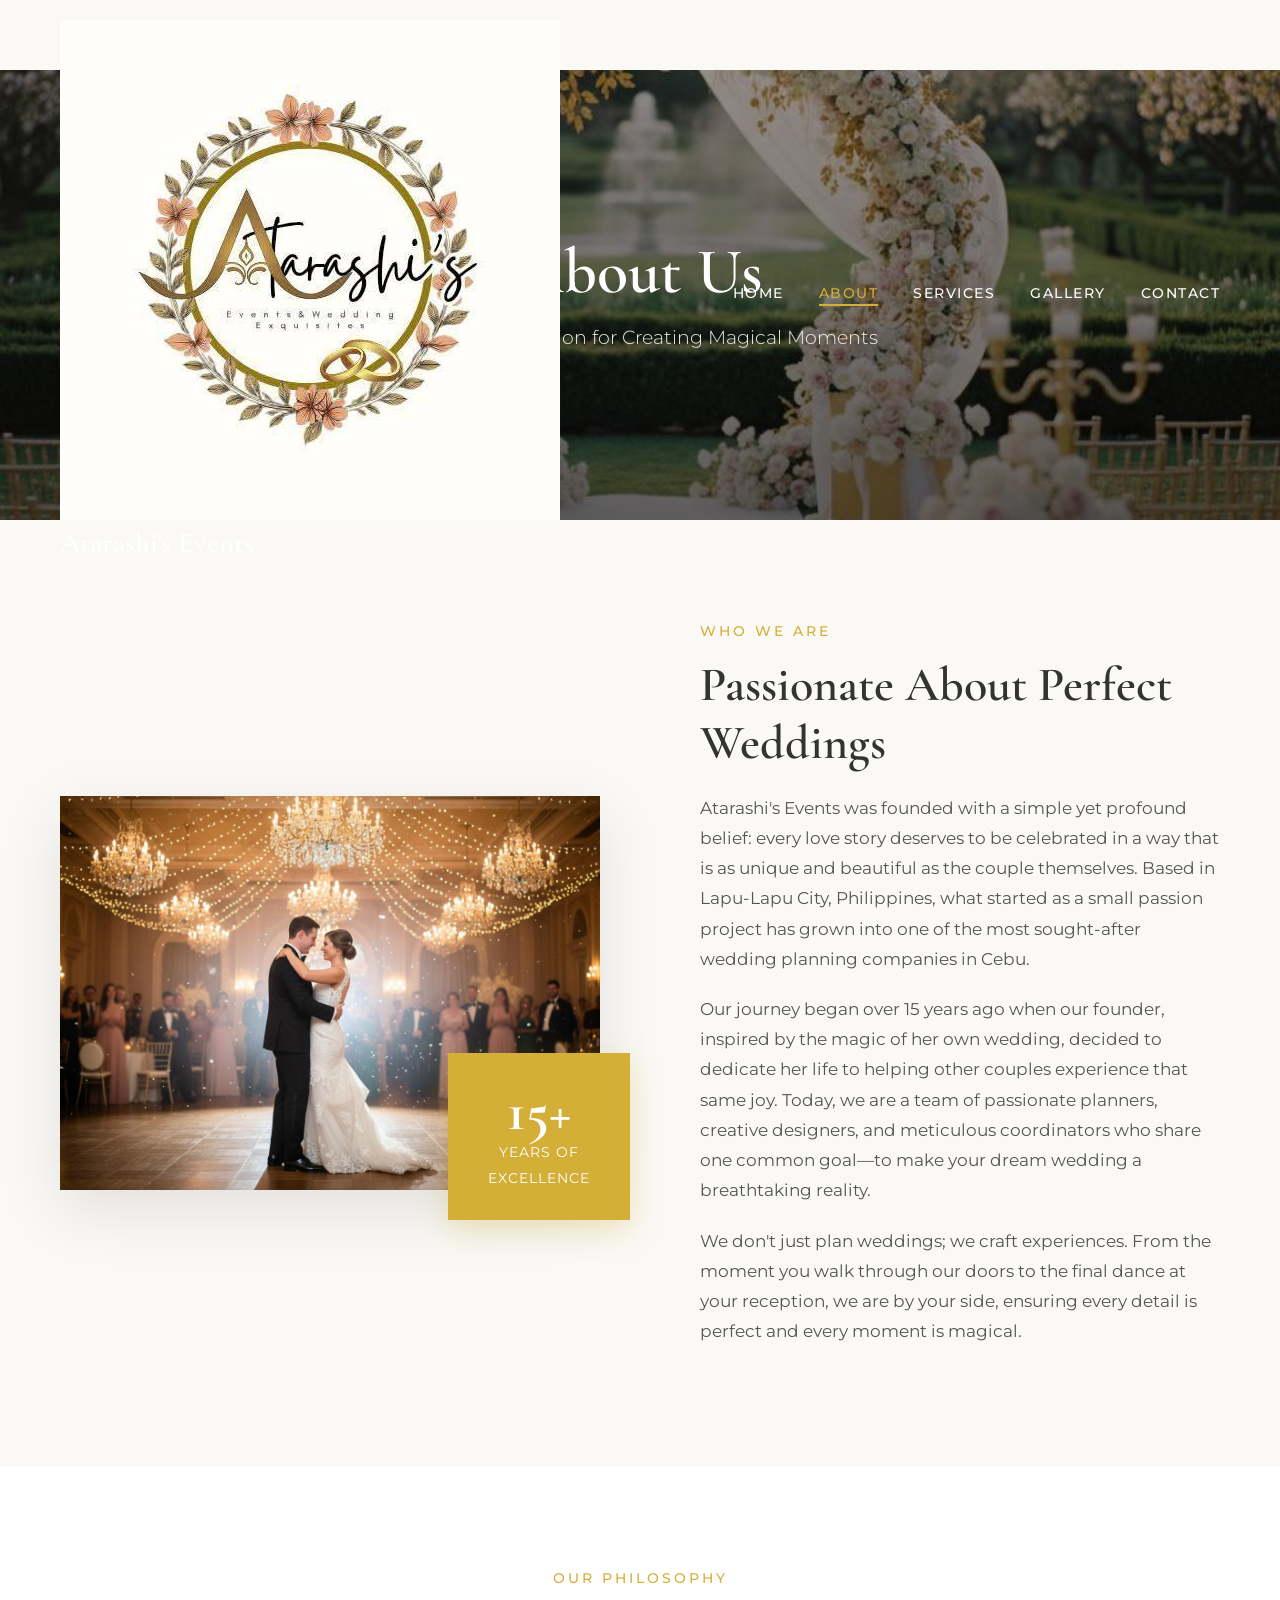
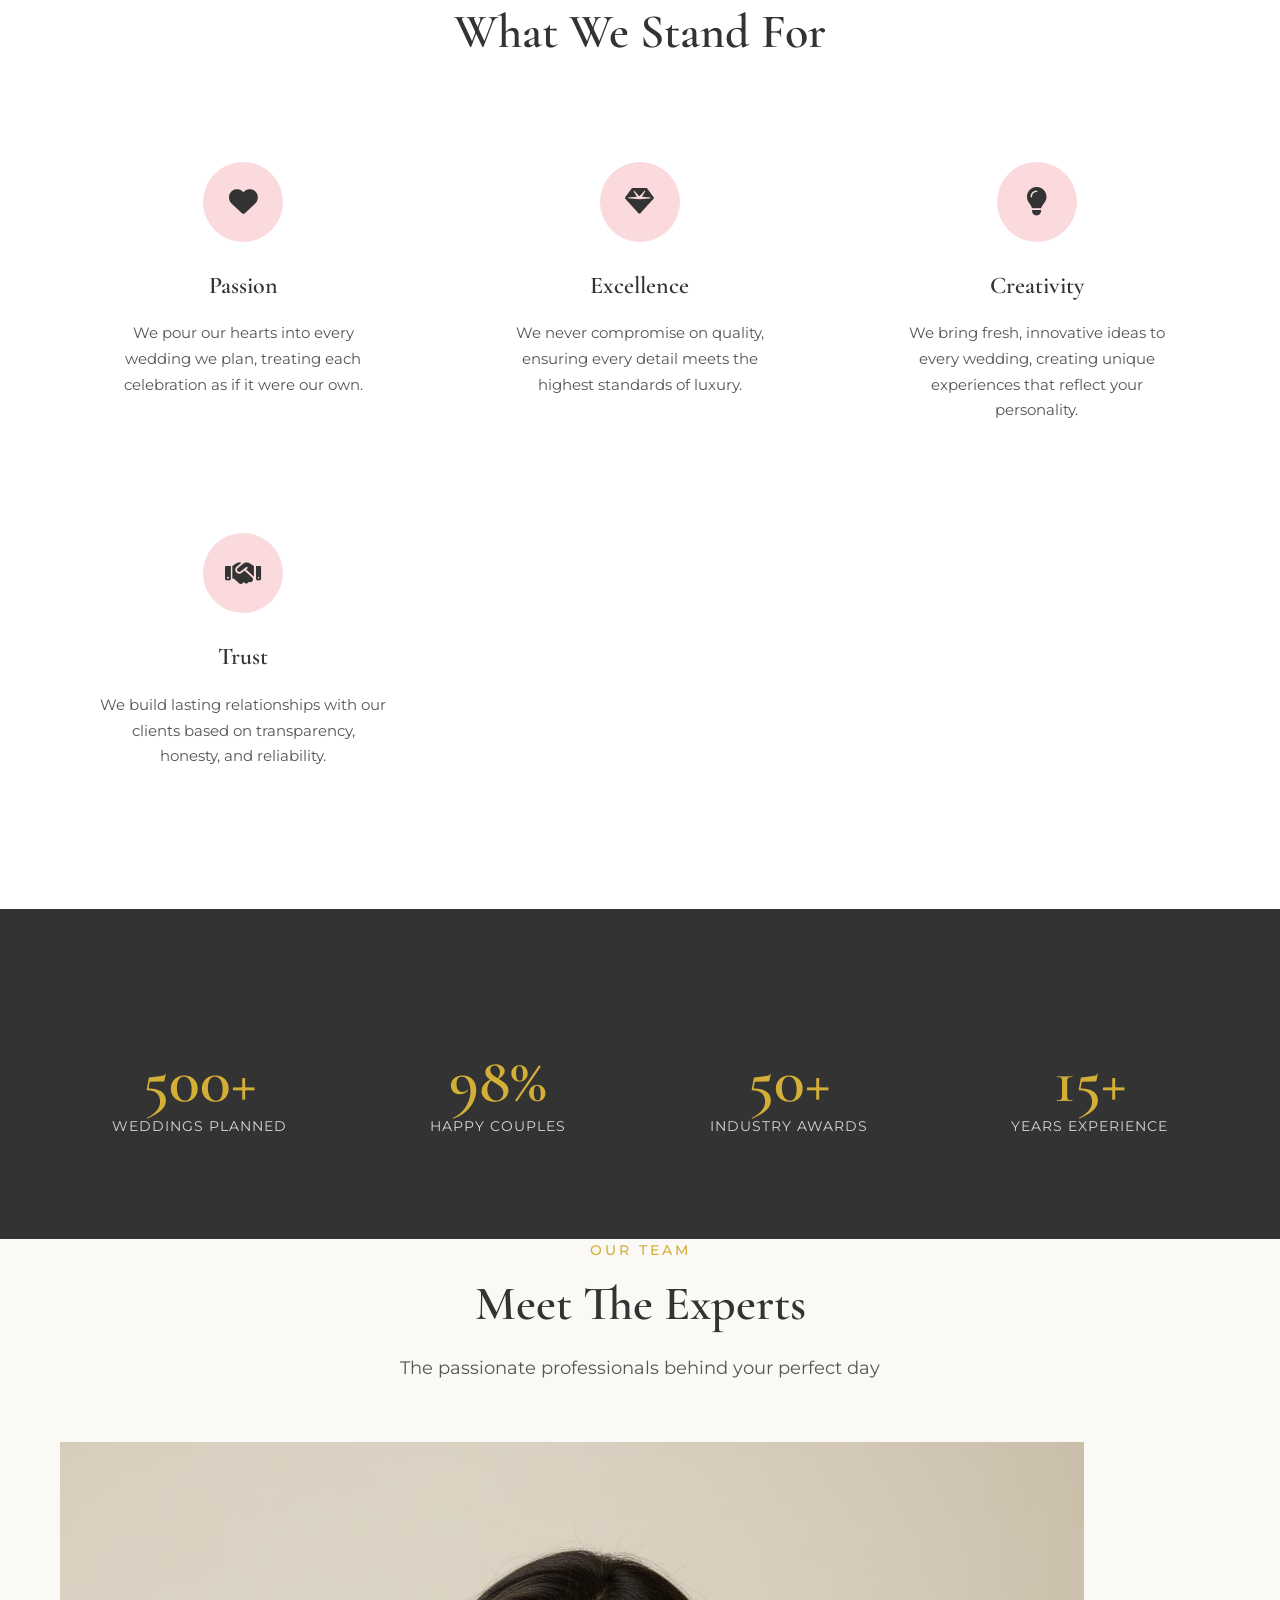
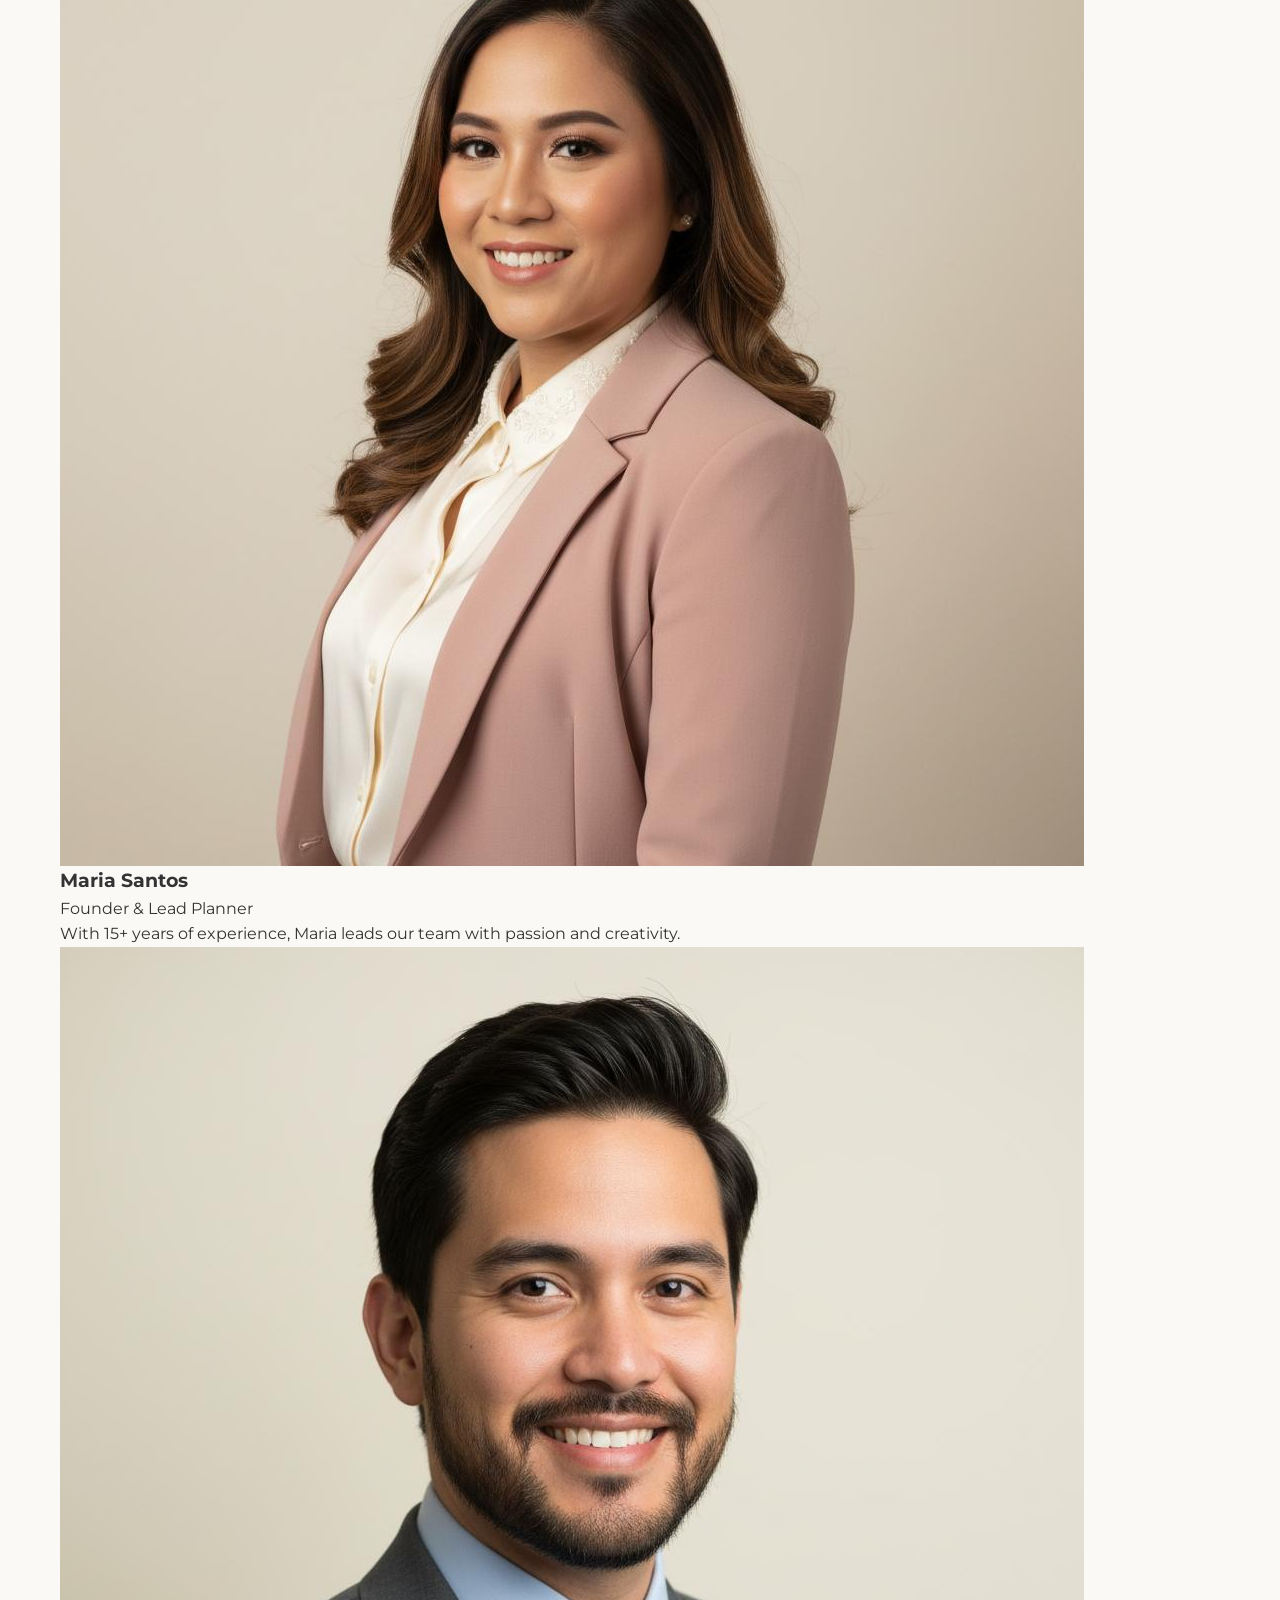
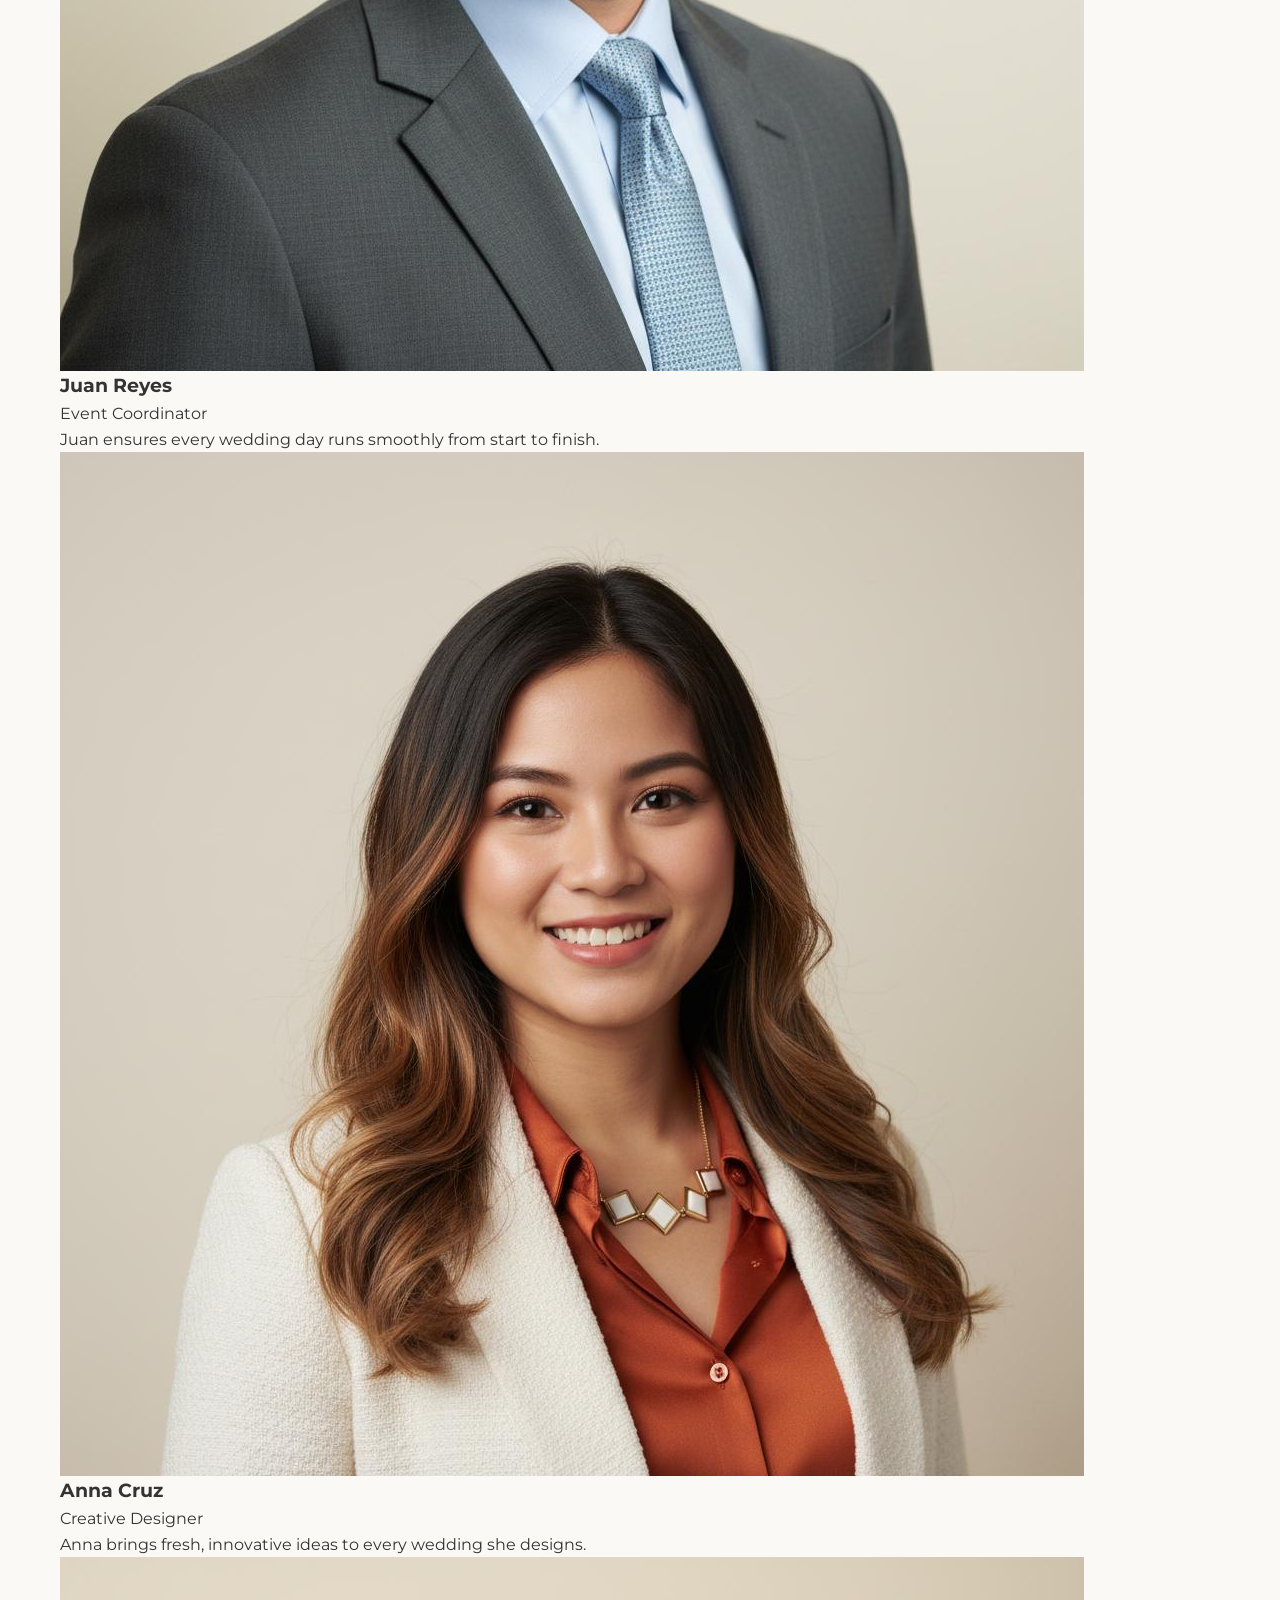
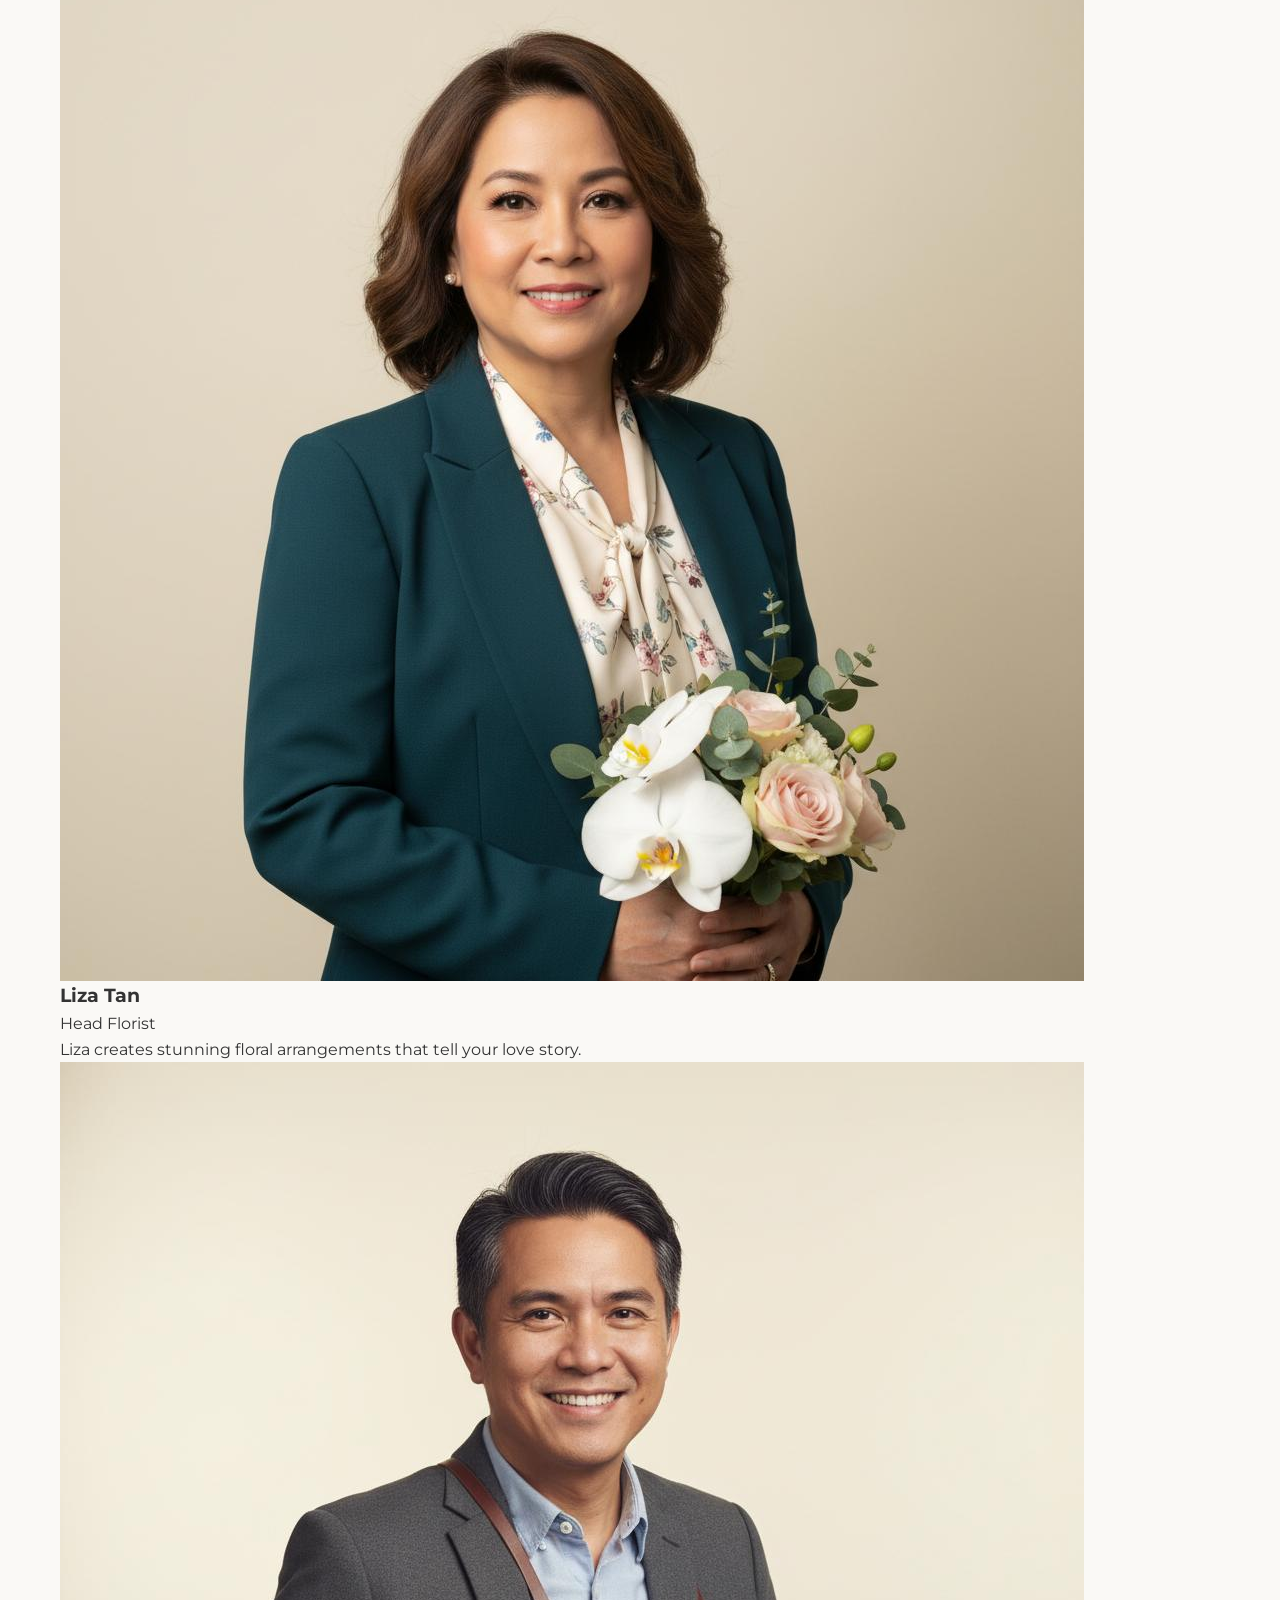
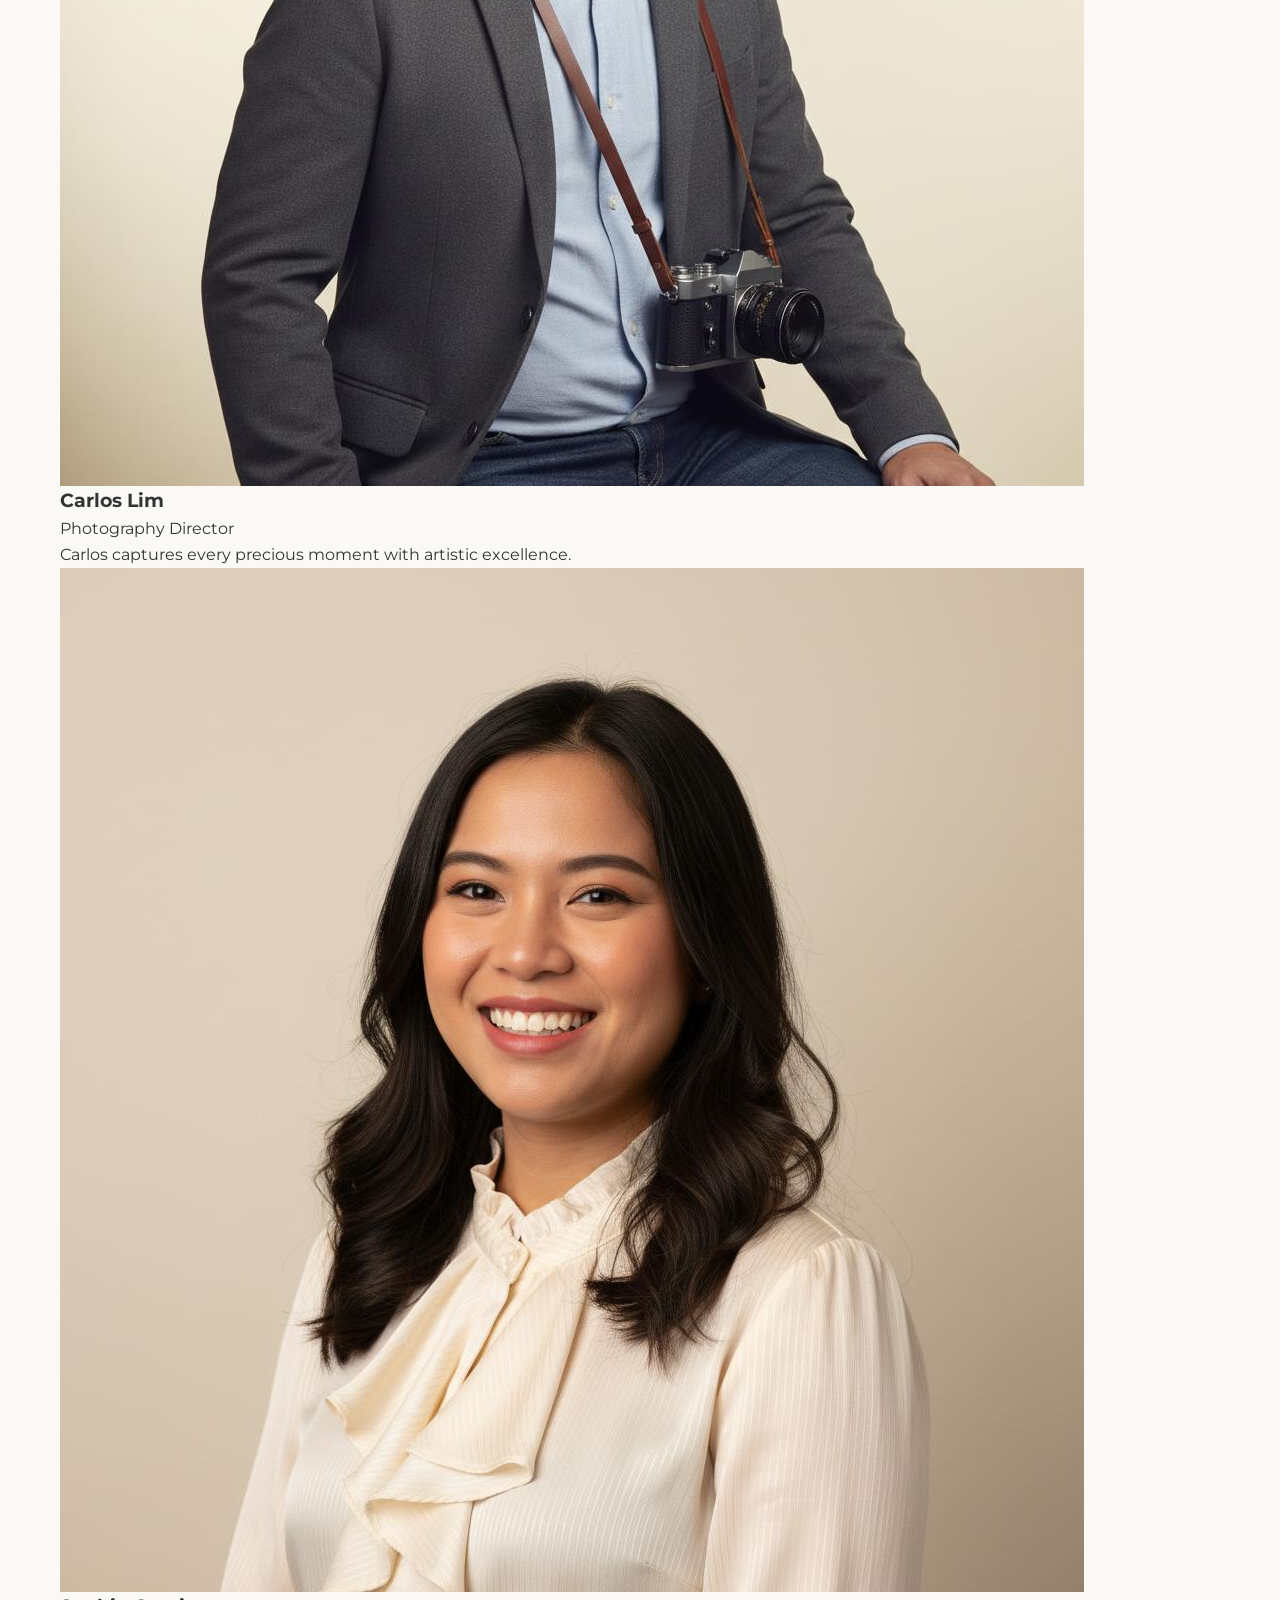
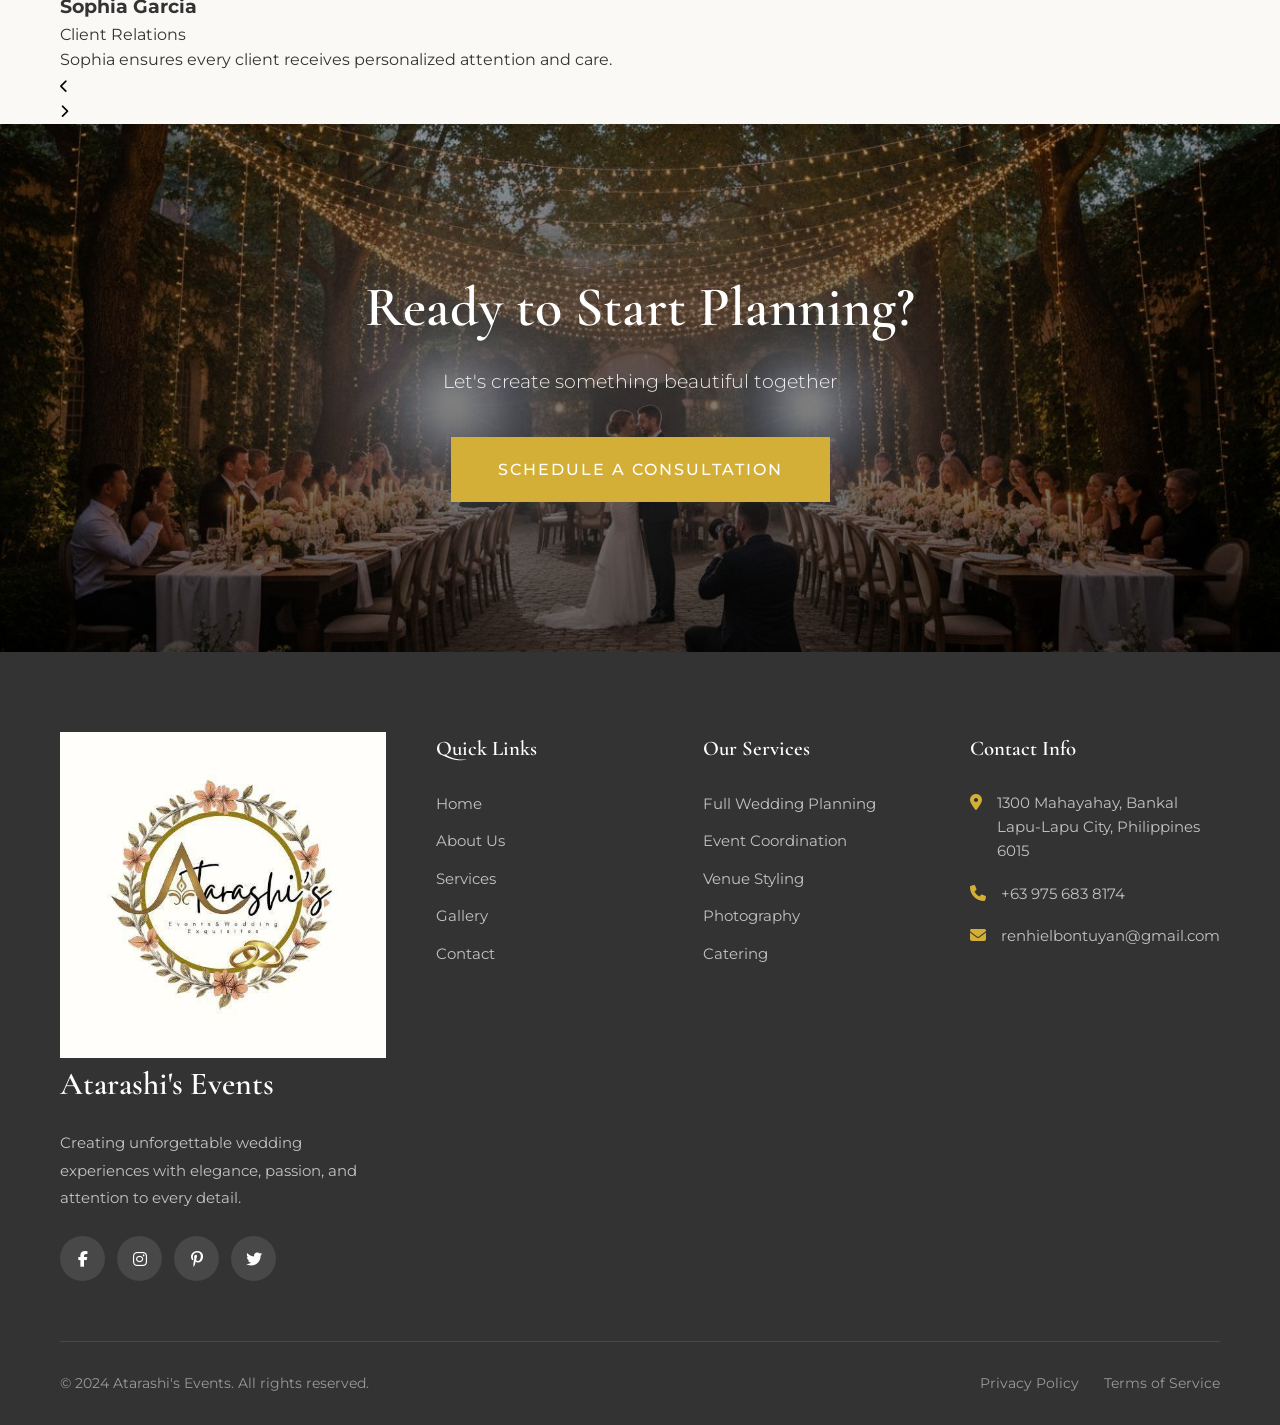
==== commit 6e683f57: "style(Title) add company name" ====
--- a/about.html
+++ b/about.html
@@ -23,6 +23,7 @@
         <div class="nav-container">
             <a href="index.html" class="nav-logo">
                 <img src="images/logo.jpg" alt="Atarashi's Events Logo" class="logo-img">
+                <span class="logo-text">Atarashi's Events</span>
             </a>
             
             <ul class="nav-menu" id="navMenu">
@@ -276,6 +277,7 @@
                 <div class="footer-brand">
                     <a href="index.html" class="footer-logo">
                         <img src="images/logo.jpg" alt="Atarashi's Events Logo" class="logo-img">
+                        <span class="logo-text">Atarashi's Events</span>
                     </a>
                     <p class="footer-description">
                         Creating unforgettable wedding experiences with elegance, passion, and attention to every detail.
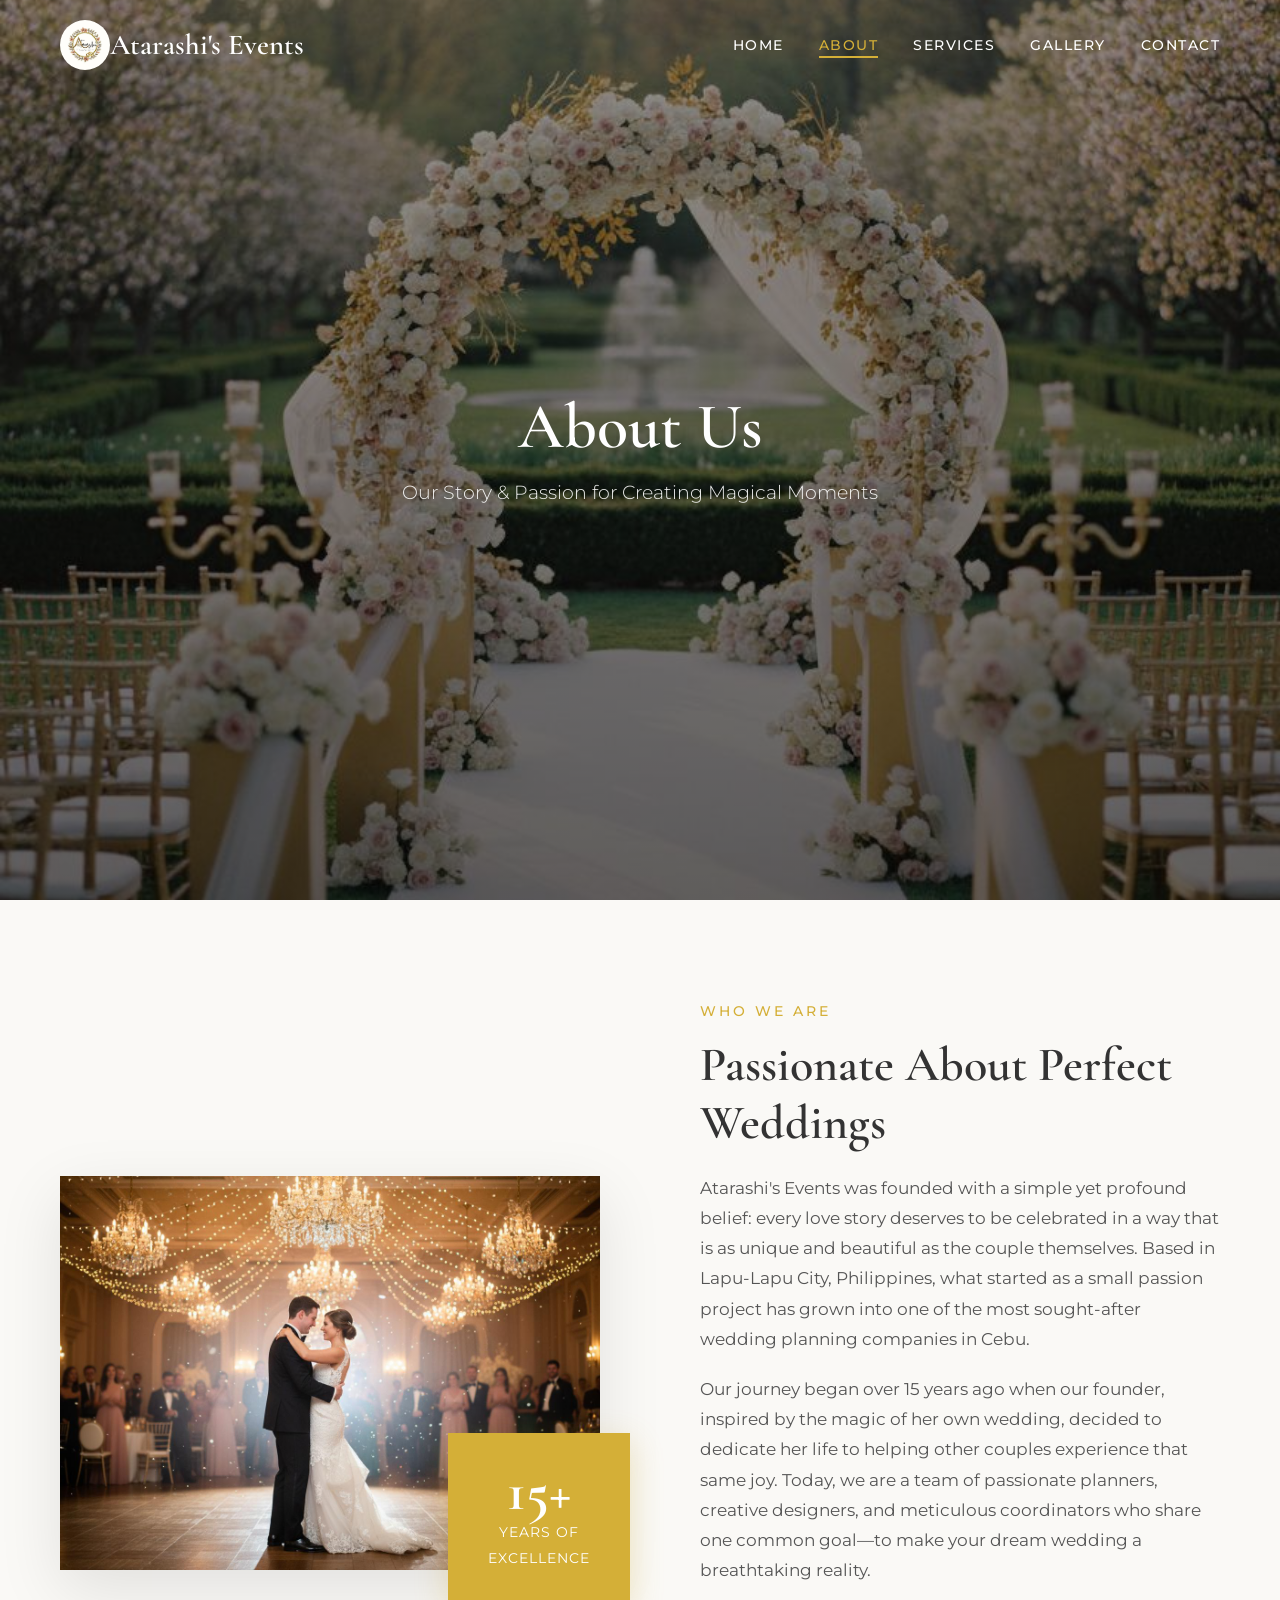
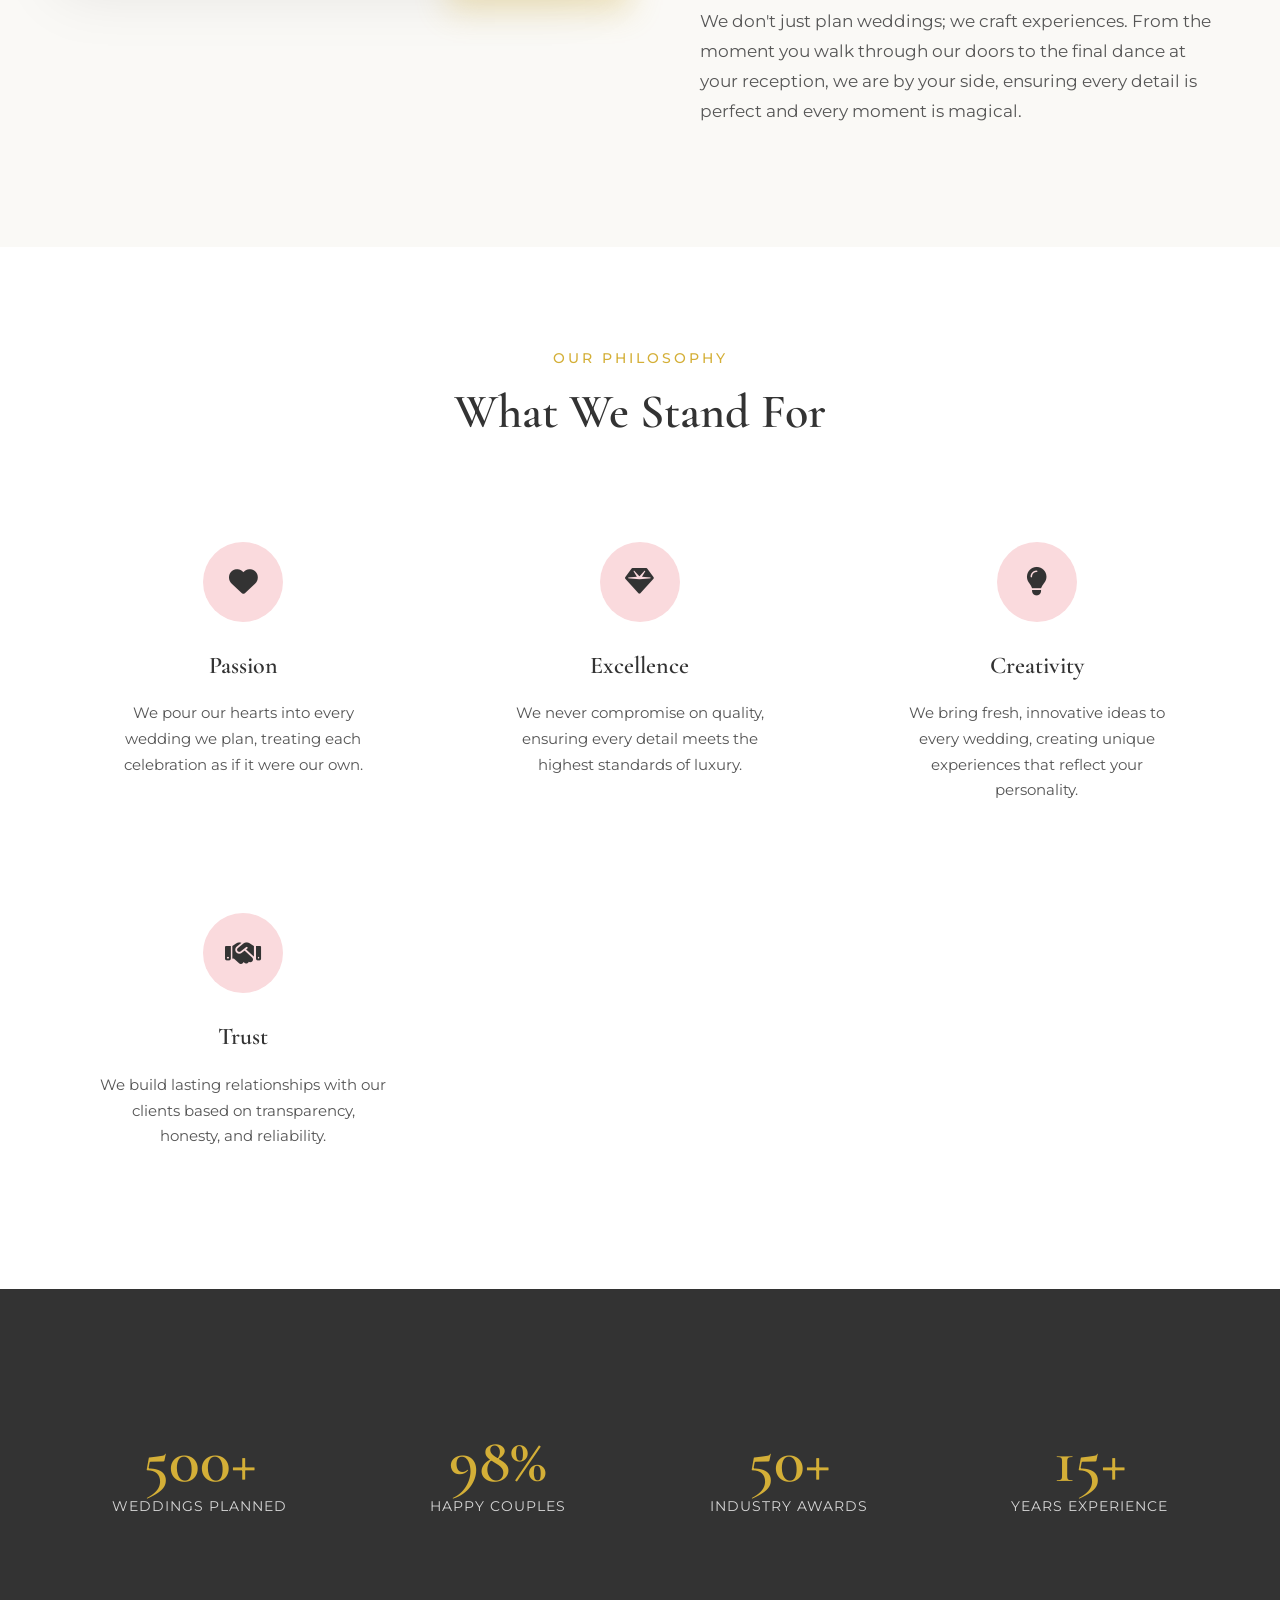
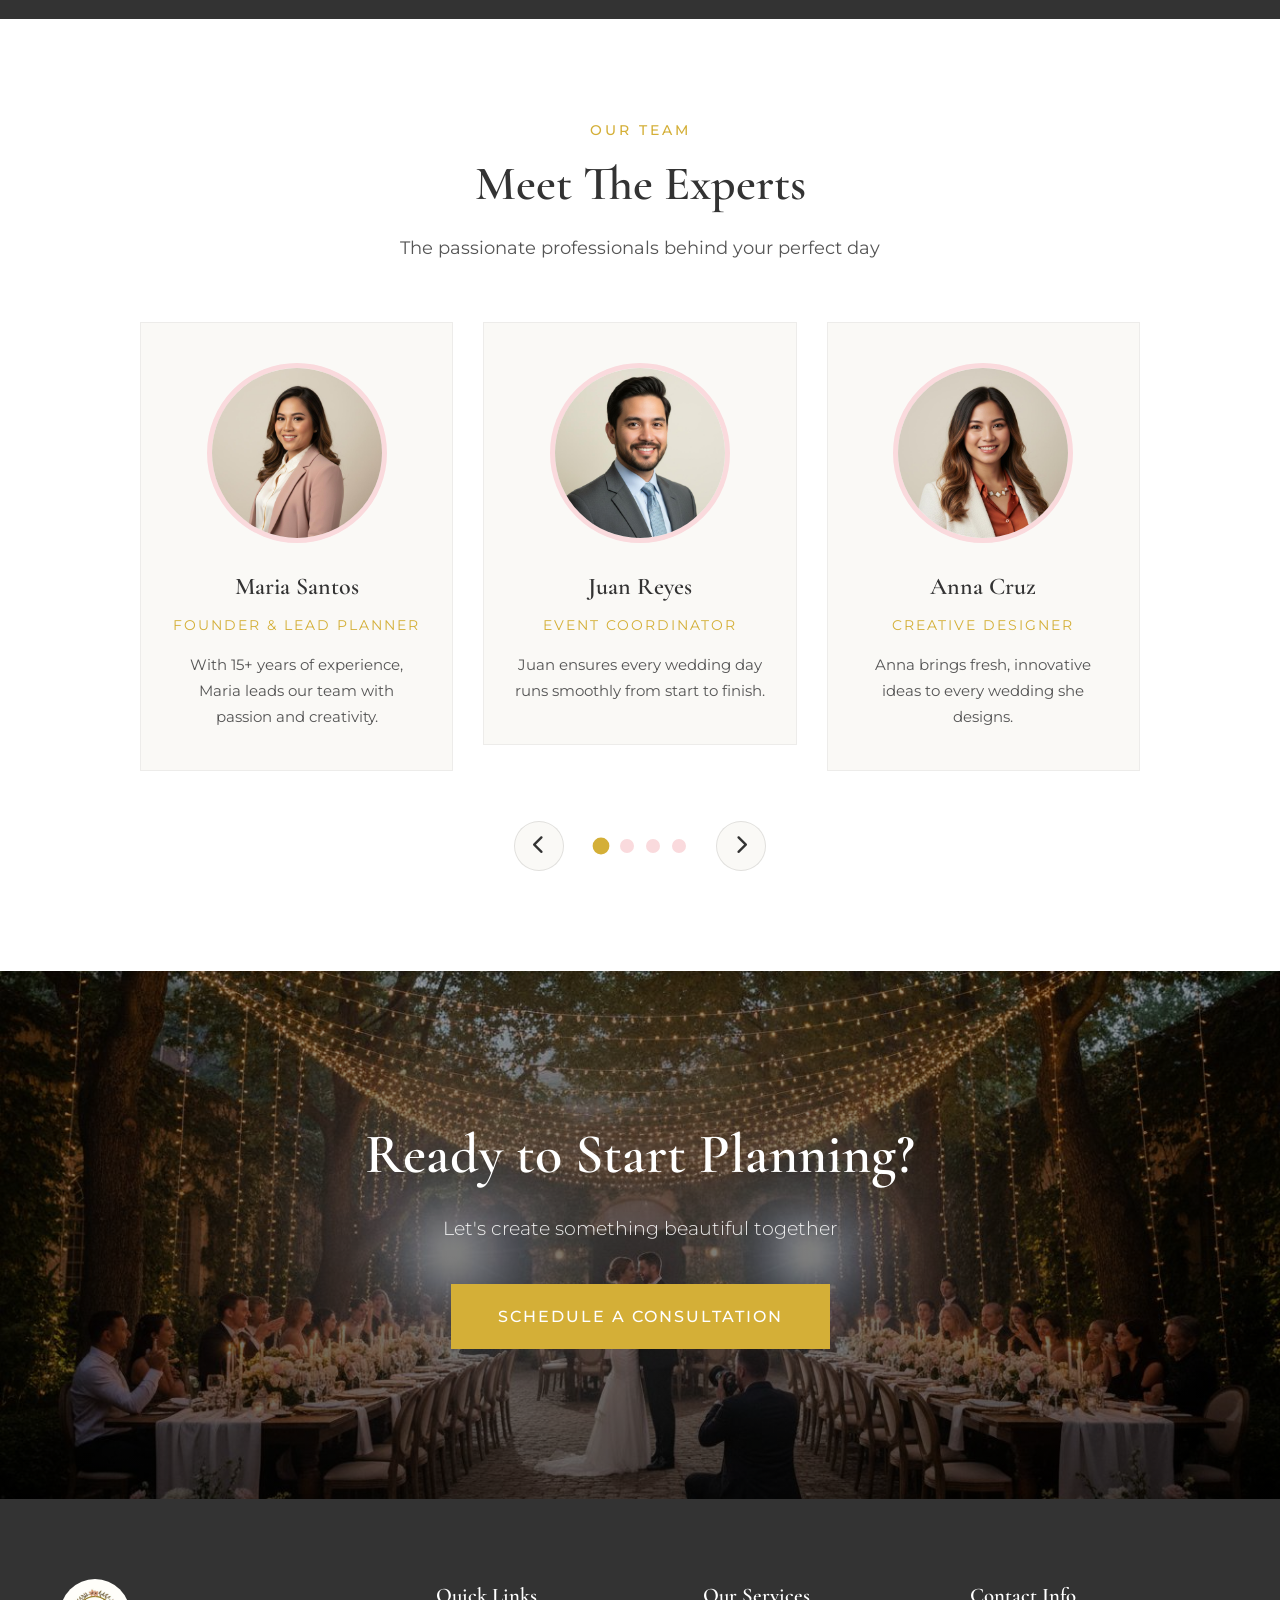
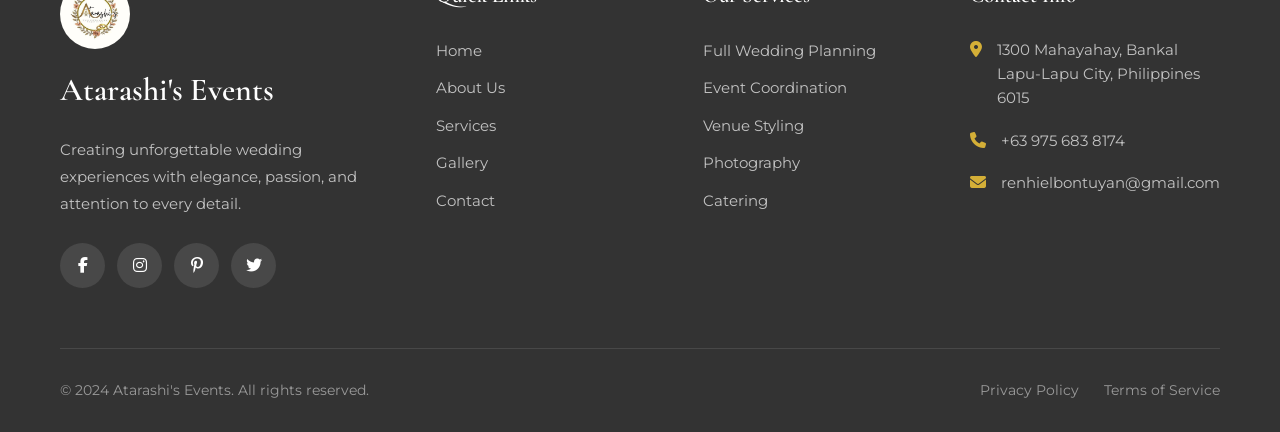
==== commit a096c5b1: "feat(navbar): update links to open in new tab (target='_blank')" ====
--- a/about.html
+++ b/about.html
@@ -27,11 +27,11 @@
             </a>
             
             <ul class="nav-menu" id="navMenu">
-                <li><a href="index.html" class="nav-link">Home</a></li>
-                <li><a href="about.html" class="nav-link active">About</a></li>
-                <li><a href="services.html" class="nav-link">Services</a></li>
-                <li><a href="gallery.html" class="nav-link">Gallery</a></li>
-                <li><a href="contact.html" class="nav-link">Contact</a></li>
+                <li><a href="index.html" target="_blank" class="nav-link">Home</a></li>
+                <li><a href="about.html" target="_blank" class="nav-link active">About</a></li>
+                <li><a href="services.html" target="_blank" class="nav-link">Services</a></li>
+                <li><a href="gallery.html" target="_blank" class="nav-link">Gallery</a></li>
+                <li><a href="contact.html" target="_blank" class="nav-link">Contact</a></li>
             </ul>
             
             <div class="hamburger" id="hamburger">
--- a/css/style.css
+++ b/css/style.css
@@ -242,6 +242,13 @@
     font-weight: 600;
     color: var(--white);
     transition: var(--transition-medium);
+}
+
+.logo-img {
+    width: 50px;
+    height: 50px;
+    border-radius: 50%;
+    object-fit: cover;
 }
 
 .nav-menu {
@@ -1808,3 +1815,517 @@
         font-size: 2rem;
     }
 }
+
+
+/* ==================== PAGE HEADER ==================== */
+.page-header {
+    position: relative;
+    height: 100vh;
+    min-height: 400px;
+    display: flex;
+    align-items: center;
+    justify-content: center;
+    overflow: hidden;
+    margin-top: 0px;
+}
+
+.page-header-overlay {
+    position: absolute;
+    top: 0;
+    left: 0;
+    width: 100%;
+    height: 100%;
+    background: linear-gradient(
+        to bottom,
+        rgba(0, 0, 0, 0.4),
+        rgba(0, 0, 0, 0.6)
+    );
+    z-index: 1;
+}
+
+.page-header-background {
+    position: absolute;
+    top: 0;
+    left: 0;
+    width: 100%;
+    height: 100%;
+    z-index: 0;
+}
+
+.page-header-background img {
+    width: 100%;
+    height: 100%;
+    object-fit: cover;
+}
+
+.page-header-content {
+    position: relative;
+    z-index: 2;
+    text-align: center;
+    padding: 0 20px;
+    max-width: 800px;
+}
+
+.page-title {
+    font-family: var(--font-serif);
+    font-size: 4rem;
+    font-weight: 600;
+    color: var(--white);
+    margin-bottom: 15px;
+    line-height: 1.1;
+}
+
+.page-subtitle {
+    font-family: var(--font-sans);
+    font-size: 1.2rem;
+    font-weight: 300;
+    color: rgba(255, 255, 255, 0.9);
+}
+
+.section-padding {
+    padding: var(--section-padding) 0;
+}
+
+/* Active nav link */
+.nav-link.active {
+    color: var(--soft-gold);
+}
+
+.nav-link.active::after {
+    width: 100%;
+}
+
+/* ==================== LOGO STYLES ==================== */
+.nav-logo {
+    display: flex;
+    align-items: center;
+}
+
+.logo-img {
+    height: 50px;
+    width: auto;
+    transition: var(--transition-fast);
+}
+
+.navbar.scrolled .logo-img {
+    height: 45px;
+}
+
+.footer-logo .logo-img {
+    height: 70px;
+    margin-bottom: 15px;
+}
+
+/* ==================== TESTIMONIAL SLIDER FIX ==================== */
+.testimonial-slider {
+    position: relative;
+    max-width: 800px;
+    margin: 0 auto;
+    overflow: hidden;
+}
+
+.testimonial-track-container {
+    overflow: hidden;
+    width: 100%;
+}
+
+.testimonial-track {
+    display: flex;
+    width: 100%;
+    transition: transform 0.5s ease-in-out;
+}
+
+.testimonial-slide {
+    min-width: 100%;
+    flex: 0 0 100%;
+    padding: 0 20px;
+    box-sizing: border-box;
+}
+
+.testimonial-card {
+    background-color: var(--cream);
+    padding: 50px;
+    text-align: center;
+    border: 1px solid rgba(0, 0, 0, 0.05);
+    box-shadow: 0 5px 20px var(--shadow);
+}
+
+.testimonial-image {
+    width: 100px;
+    height: 100px;
+    border-radius: 50%;
+    overflow: hidden;
+    margin: 0 auto 25px;
+    border: 4px solid var(--blush-pink);
+}
+
+.testimonial-image img {
+    width: 100%;
+    height: 100%;
+    object-fit: cover;
+}
+
+.testimonial-rating {
+    color: var(--soft-gold);
+    margin-bottom: 20px;
+}
+
+.testimonial-rating i {
+    margin: 0 2px;
+}
+
+.testimonial-text {
+    font-family: var(--font-serif);
+    font-size: 1.3rem;
+    font-style: italic;
+    color: var(--charcoal);
+    line-height: 1.8;
+    margin-bottom: 25px;
+}
+
+.testimonial-name {
+    font-family: var(--font-serif);
+    font-size: 1.3rem;
+    font-weight: 600;
+    color: var(--charcoal);
+    margin-bottom: 5px;
+}
+
+.testimonial-date {
+    font-size: 0.875rem;
+    color: var(--charcoal-light);
+}
+
+.testimonial-controls {
+    display: flex;
+    align-items: center;
+    justify-content: center;
+    gap: 30px;
+    margin-top: 40px;
+}
+
+.testimonial-btn {
+    width: 45px;
+    height: 45px;
+    border-radius: 50%;
+    background-color: var(--cream);
+    color: var(--charcoal);
+    display: flex;
+    align-items: center;
+    justify-content: center;
+    transition: var(--transition-fast);
+    border: 1px solid rgba(0, 0, 0, 0.1);
+    cursor: pointer;
+}
+
+.testimonial-btn:hover {
+    background-color: var(--soft-gold);
+    color: var(--white);
+    border-color: var(--soft-gold);
+}
+
+.testimonial-dots {
+    display: flex;
+    gap: 10px;
+}
+
+.dot {
+    width: 12px;
+    height: 12px;
+    border-radius: 50%;
+    background-color: var(--blush-pink);
+    cursor: pointer;
+    transition: var(--transition-fast);
+}
+
+.dot.active {
+    background-color: var(--soft-gold);
+    transform: scale(1.2);
+}
+
+/* ==================== TEAM SLIDER ==================== */
+.team-slider-section {
+    padding: var(--section-padding) 0;
+    background-color: var(--white);
+    overflow: hidden;
+}
+
+.team-slider-container {
+    position: relative;
+    max-width: 1000px;
+    margin: 0 auto;
+    overflow: hidden;
+}
+
+.team-slider-track {
+    display: flex;
+    transition: transform 0.5s ease-in-out;
+    gap: 30px;
+}
+
+.team-slide {
+    min-width: calc(33.333% - 20px);
+    flex: 0 0 calc(33.333% - 20px);
+    text-align: center;
+}
+
+.team-card {
+    background-color: var(--cream);
+    padding: 40px 30px;
+    border-radius: 0;
+    transition: var(--transition-medium);
+    border: 1px solid rgba(0, 0, 0, 0.05);
+}
+
+.team-card:hover {
+    transform: translateY(-10px);
+    box-shadow: 0 15px 40px var(--shadow);
+}
+
+.team-image {
+    width: 180px;
+    height: 180px;
+    border-radius: 50%;
+    overflow: hidden;
+    margin: 0 auto 25px;
+    border: 5px solid var(--blush-pink);
+    transition: var(--transition-medium);
+}
+
+.team-card:hover .team-image {
+    border-color: var(--soft-gold);
+}
+
+.team-image img {
+    width: 100%;
+    height: 100%;
+    object-fit: cover;
+}
+
+.team-name {
+    font-family: var(--font-serif);
+    font-size: 1.5rem;
+    font-weight: 600;
+    color: var(--charcoal);
+    margin-bottom: 8px;
+}
+
+.team-role {
+    color: var(--soft-gold);
+    font-size: 0.9rem;
+    text-transform: uppercase;
+    letter-spacing: 2px;
+    margin-bottom: 15px;
+}
+
+.team-bio {
+    color: var(--charcoal-light);
+    font-size: 0.95rem;
+    line-height: 1.7;
+}
+
+.team-controls {
+    display: flex;
+    align-items: center;
+    justify-content: center;
+    gap: 30px;
+    margin-top: 50px;
+}
+
+.team-btn {
+    width: 50px;
+    height: 50px;
+    border-radius: 50%;
+    background-color: var(--cream);
+    color: var(--charcoal);
+    display: flex;
+    align-items: center;
+    justify-content: center;
+    transition: var(--transition-fast);
+    border: 1px solid rgba(0, 0, 0, 0.1);
+    cursor: pointer;
+    font-size: 1.2rem;
+}
+
+.team-btn:hover {
+    background-color: var(--soft-gold);
+    color: var(--white);
+    border-color: var(--soft-gold);
+}
+
+.team-dots {
+    display: flex;
+    gap: 12px;
+}
+
+.team-dot {
+    width: 14px;
+    height: 14px;
+    border-radius: 50%;
+    background-color: var(--blush-pink);
+    cursor: pointer;
+    transition: var(--transition-fast);
+}
+
+.team-dot.active {
+    background-color: var(--soft-gold);
+    transform: scale(1.2);
+}
+
+/* Team slider responsive */
+@media (max-width: 992px) {
+    .team-slide {
+        min-width: calc(50% - 15px);
+        flex: 0 0 calc(50% - 15px);
+    }
+}
+
+@media (max-width: 768px) {
+    .team-slide {
+        min-width: 100%;
+        flex: 0 0 100%;
+    }
+    
+    .team-image {
+        width: 150px;
+        height: 150px;
+    }
+}
+
+/* ==================== VIDEO IN GALLERY ==================== */
+.gallery-video-item {
+    position: relative;
+    overflow: hidden;
+    cursor: pointer;
+    aspect-ratio: 16/9;
+    background-color: var(--charcoal);
+}
+
+.gallery-video-item video,
+.gallery-video-item iframe {
+    width: 100%;
+    height: 100%;
+    object-fit: cover;
+}
+
+.video-overlay {
+    position: absolute;
+    top: 0;
+    left: 0;
+    width: 100%;
+    height: 100%;
+    background: rgba(0, 0, 0, 0.4);
+    display: flex;
+    align-items: center;
+    justify-content: center;
+    transition: var(--transition-medium);
+}
+
+.gallery-video-item:hover .video-overlay {
+    background: rgba(0, 0, 0, 0.2);
+}
+
+.play-button {
+    width: 80px;
+    height: 80px;
+    background-color: var(--soft-gold);
+    border-radius: 50%;
+    display: flex;
+    align-items: center;
+    justify-content: center;
+    transition: var(--transition-medium);
+}
+
+.play-button:hover {
+    transform: scale(1.1);
+    background-color: var(--gold-dark);
+}
+
+.play-button i {
+    color: var(--white);
+    font-size: 2rem;
+    margin-left: 5px;
+}
+
+/* ==================== FORM SUCCESS/ERROR MESSAGES ==================== */
+.form-message {
+    padding: 15px 20px;
+    border-radius: 0;
+    margin-bottom: 20px;
+    font-size: 0.95rem;
+    display: none;
+}
+
+.form-message.success {
+    background-color: #d4edda;
+    color: #155724;
+    border: 1px solid #c3e6cb;
+    display: block;
+}
+
+.form-message.error {
+    background-color: #f8d7da;
+    color: #721c24;
+    border: 1px solid #f5c6cb;
+    display: block;
+}
+
+/* Loading state for submit button */
+.btn-submit.loading {
+    opacity: 0.7;
+    pointer-events: none;
+}
+
+.btn-submit.loading .btn-text::after {
+    content: '...';
+    animation: dots 1.5s steps(5, end) infinite;
+}
+
+@keyframes dots {
+    0%, 20% { content: '.'; }
+    40% { content: '..'; }
+    60%, 100% { content: '...'; }
+}
+
+/* Responsive for page header */
+@media (max-width: 768px) {
+    .page-header {
+        height: 40vh;
+        min-height: 300px;
+    }
+    
+    .page-title {
+        font-size: 2.5rem;
+    }
+    
+    .page-subtitle {
+        font-size: 1rem;
+    }
+    
+    .testimonial-card {
+        padding: 30px 20px;
+    }
+    
+    .testimonial-text {
+        font-size: 1.1rem;
+    }
+}
+
+@media (max-width: 480px) {
+    .page-header {
+        height: 35vh;
+        min-height: 250px;
+    }
+    
+    .page-title {
+        font-size: 2rem;
+    }
+    
+    .logo-img {
+        height: 40px;
+    }
+    
+    .navbar.scrolled .logo-img {
+        height: 35px;
+    }
+}
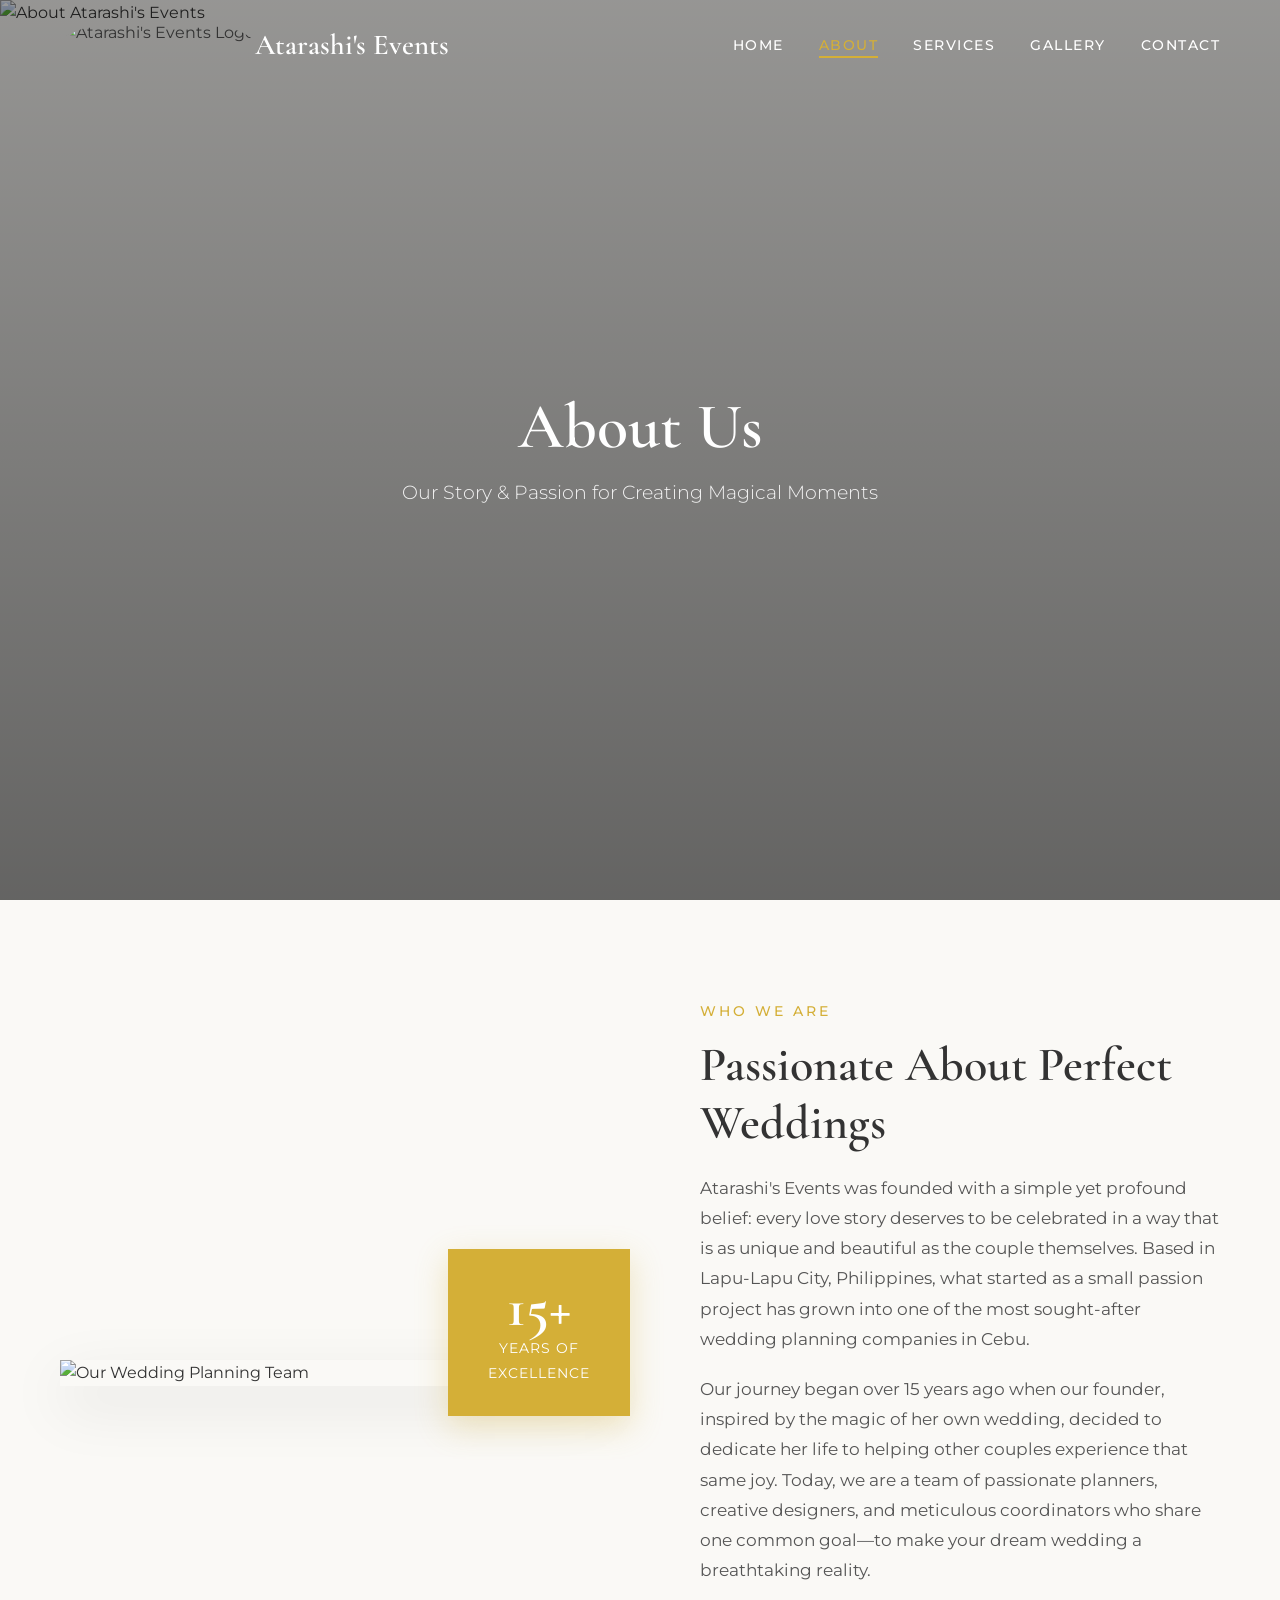
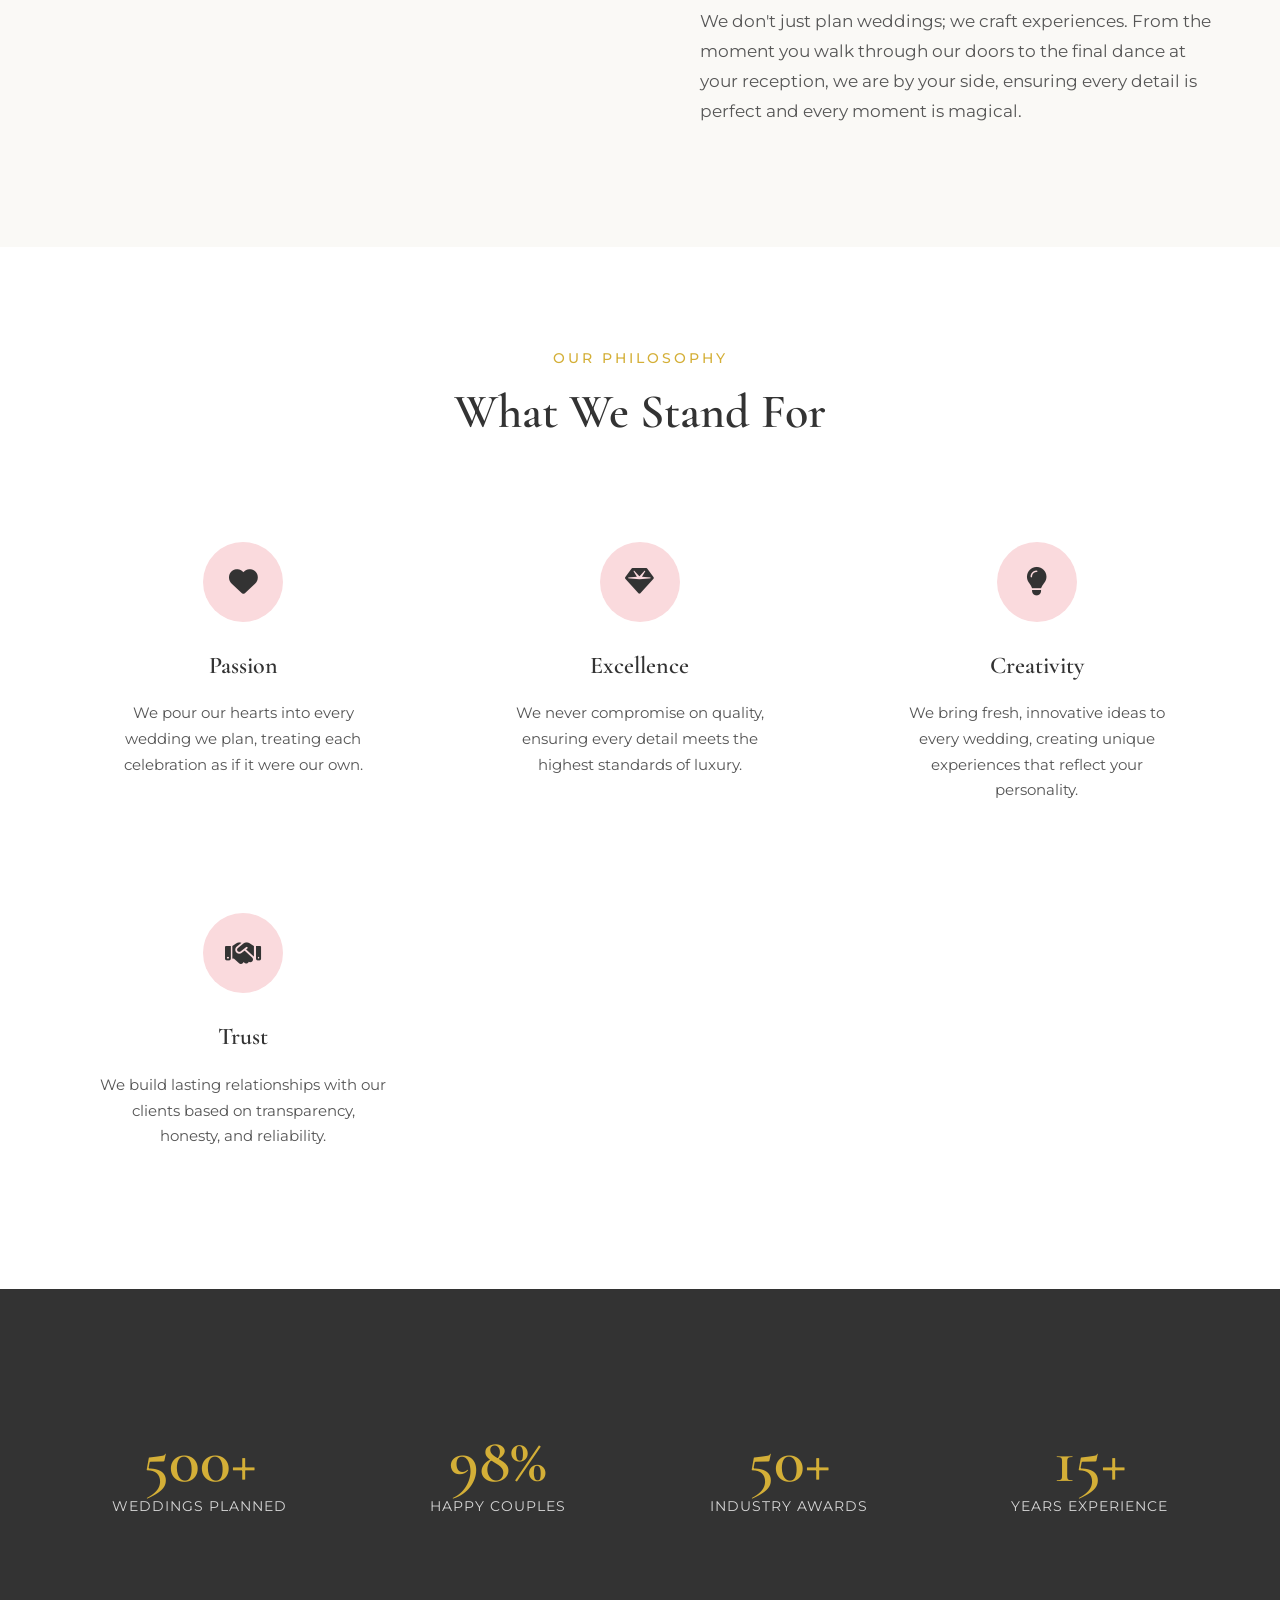
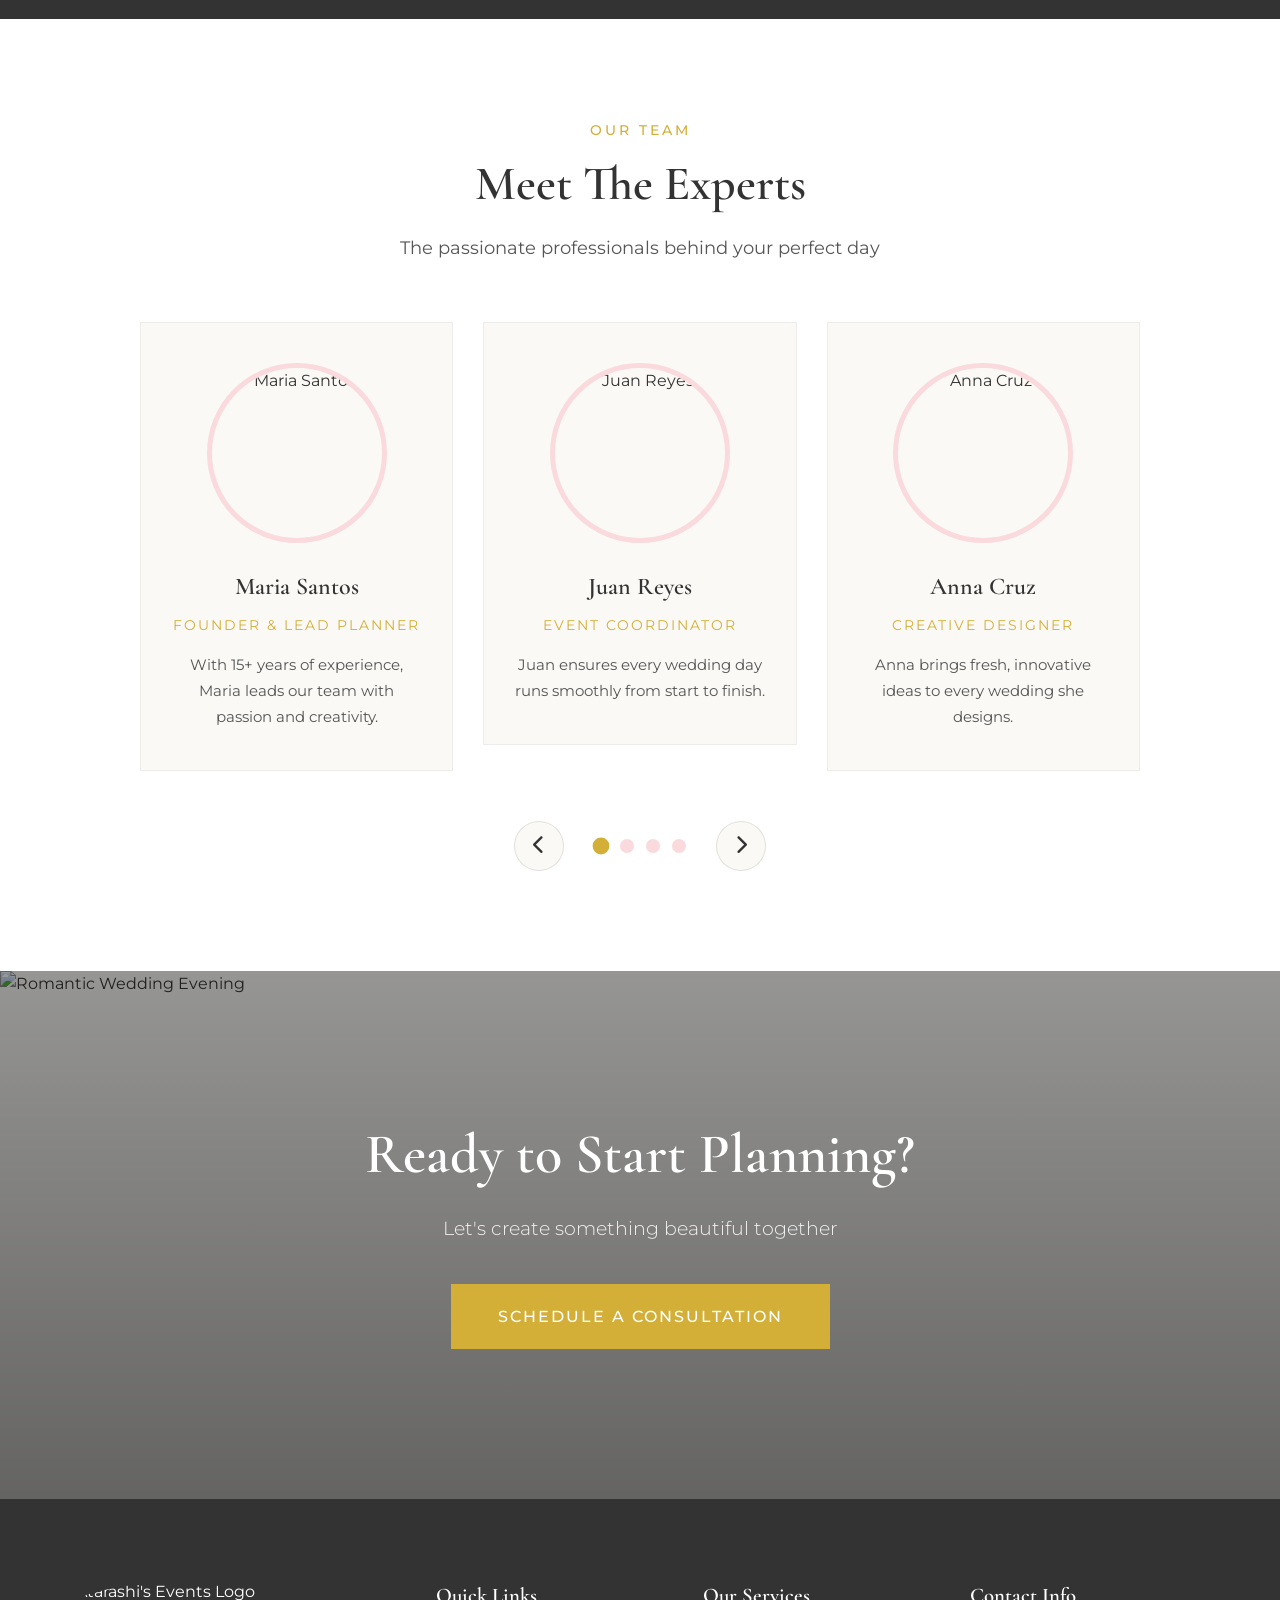
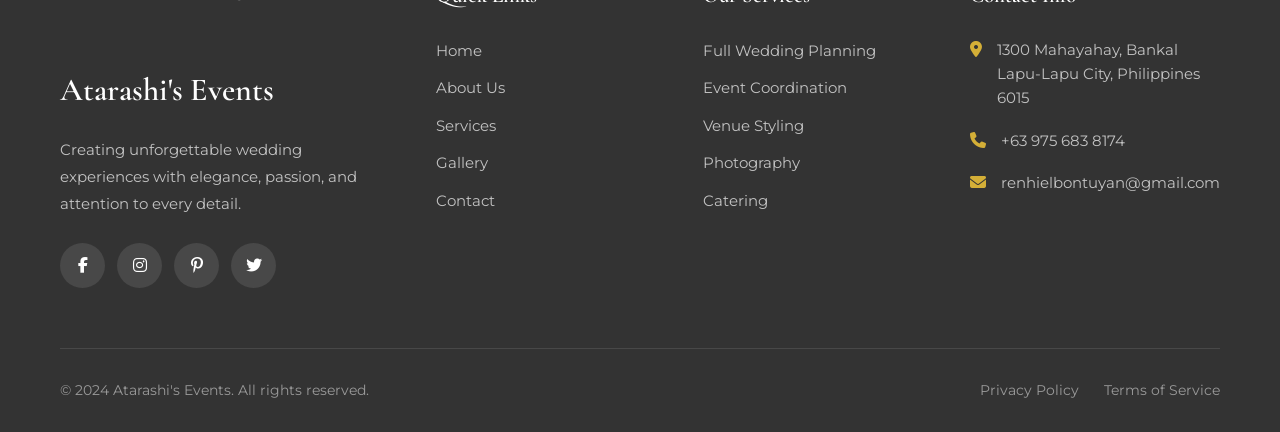
==== commit 73036c6e: "feat(assets): add favicon for browser tabs" ====
--- a/about.html
+++ b/about.html
@@ -5,6 +5,8 @@
     <meta name="viewport" content="width=device-width, initial-scale=1.0">
     <title>About Us | Atarashi's Events - Wedding & Events Planning</title>
     
+    <!-- logo -->
+    <link rel="icon" href="images/logo.jpg" type="image/jpeg">
     <!-- Google Fonts -->
     <link rel="preconnect" href="https://fonts.googleapis.com">
     <link rel="preconnect" href="https://fonts.gstatic.com" crossorigin>
@@ -15,7 +17,7 @@
     
     <!-- Custom CSS -->
     <link rel="stylesheet" href="css/style.css">
-<base target="_blank">
+<base target="_self">
 </head>
 <body>
     <!-- ==================== NAVIGATION ==================== -->
@@ -27,11 +29,11 @@
             </a>
             
             <ul class="nav-menu" id="navMenu">
-                <li><a href="index.html" target="_blank" class="nav-link">Home</a></li>
-                <li><a href="about.html" target="_blank" class="nav-link active">About</a></li>
-                <li><a href="services.html" target="_blank" class="nav-link">Services</a></li>
-                <li><a href="gallery.html" target="_blank" class="nav-link">Gallery</a></li>
-                <li><a href="contact.html" target="_blank" class="nav-link">Contact</a></li>
+                <li><a href="index.html" target="_self" class="nav-link">Home</a></li>
+                <li><a href="about.html" target="_self" class="nav-link active">About</a></li>
+                <li><a href="services.html" target="_self" class="nav-link">Services</a></li>
+                <li><a href="gallery.html" target="_self" class="nav-link">Gallery</a></li>
+                <li><a href="contact.html" target="_self" class="nav-link">Contact</a></li>
             </ul>
             
             <div class="hamburger" id="hamburger">
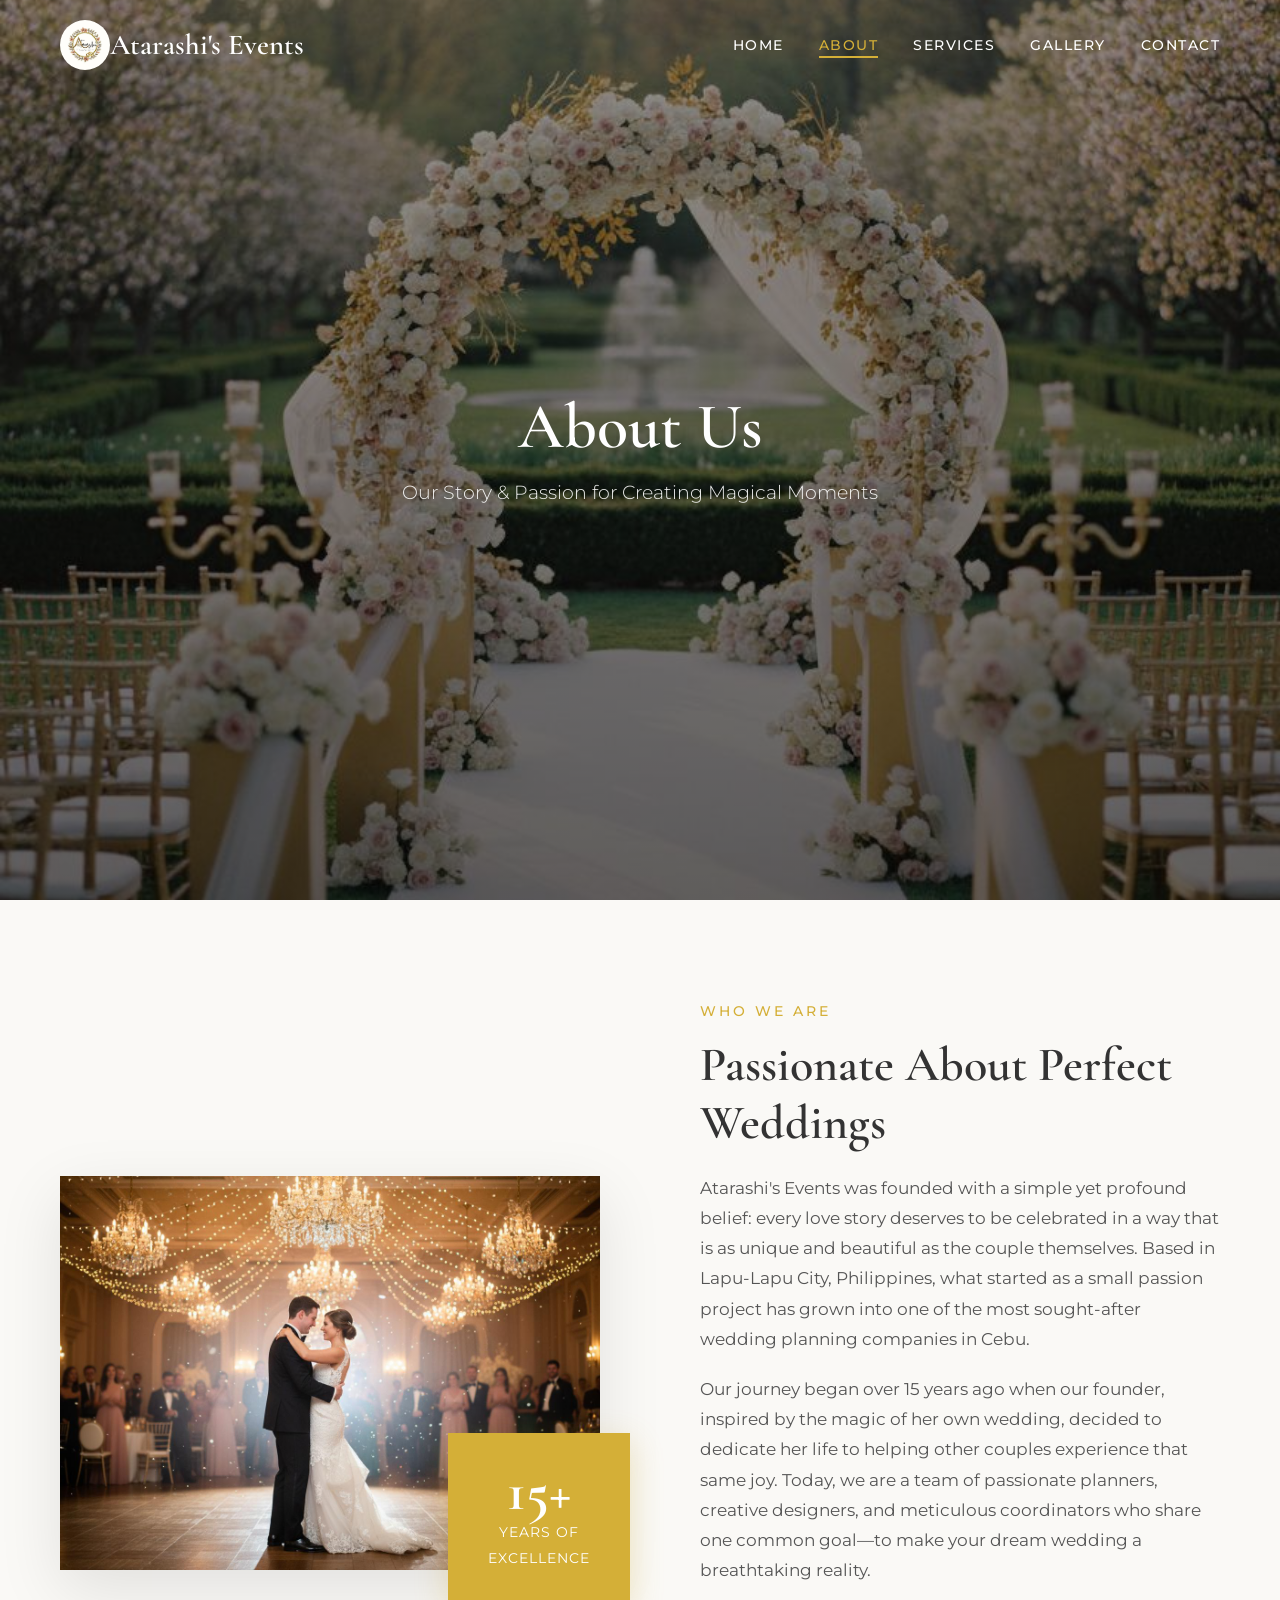
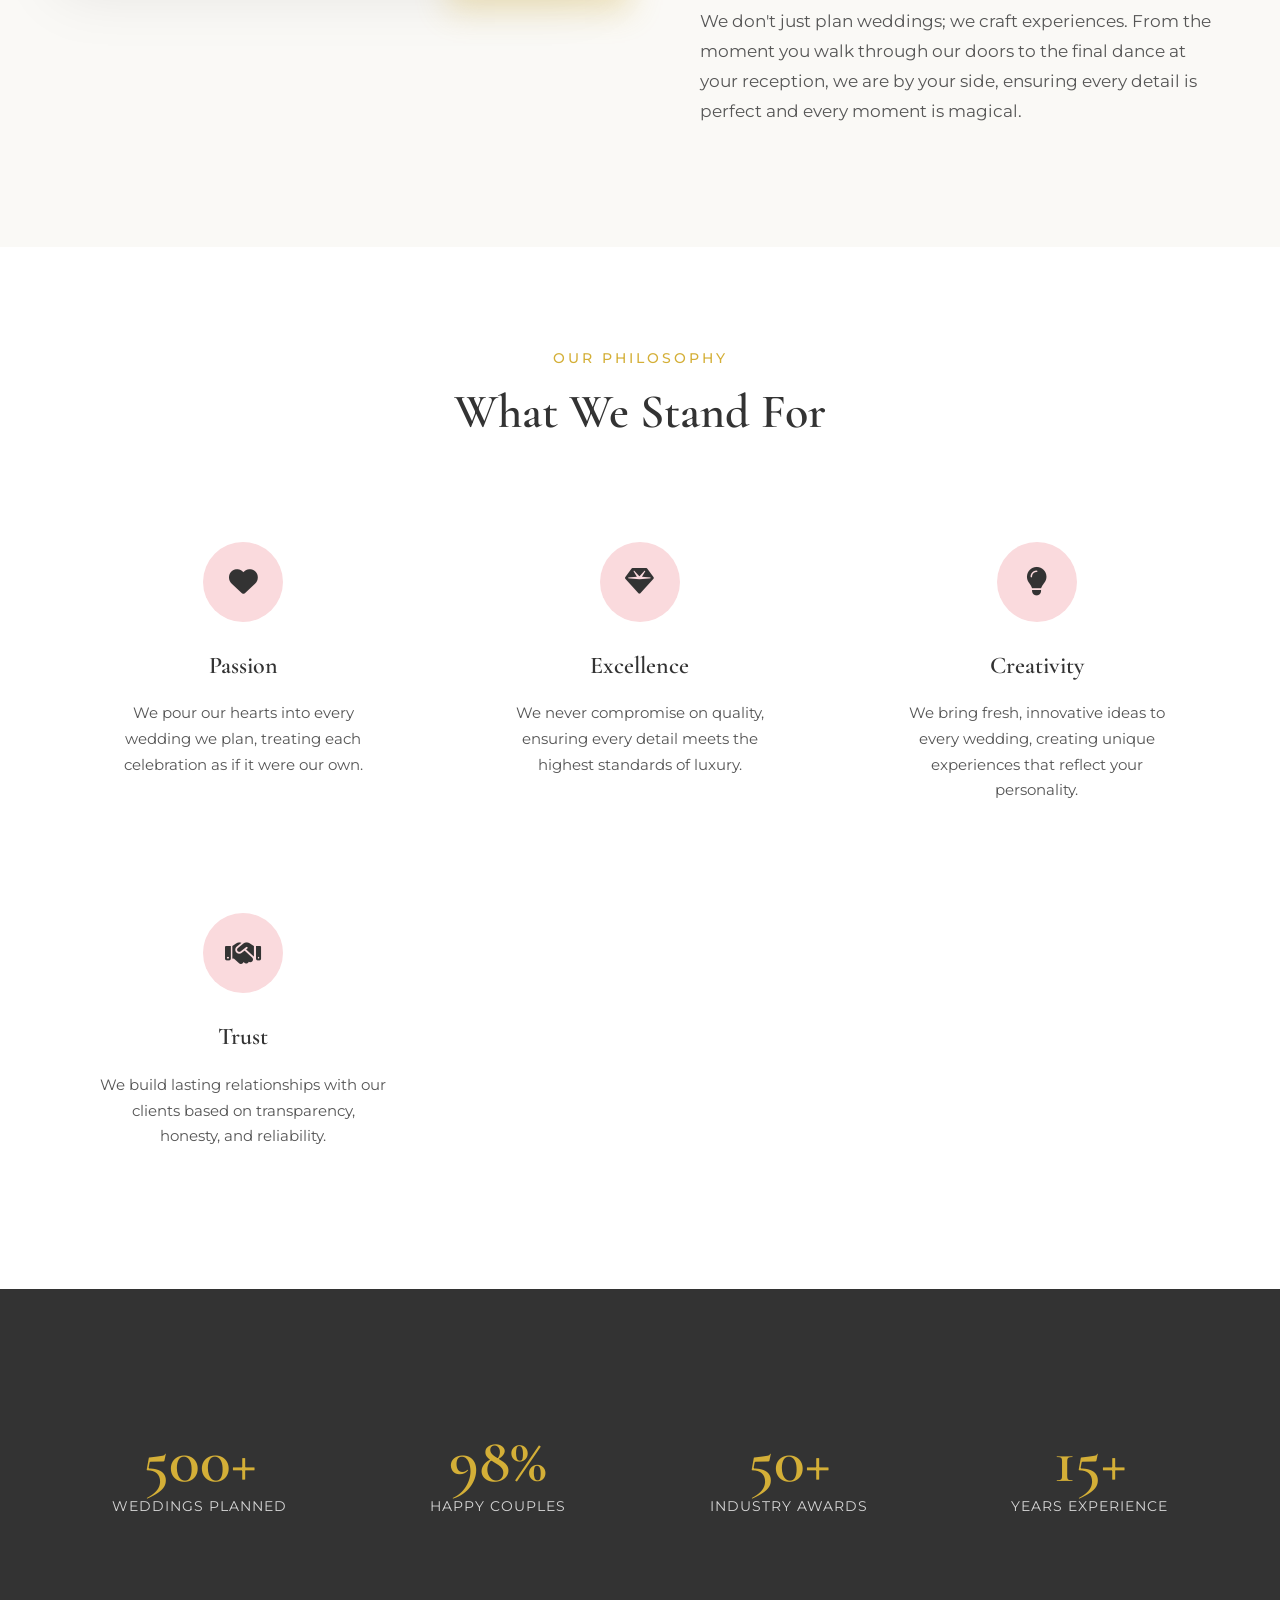
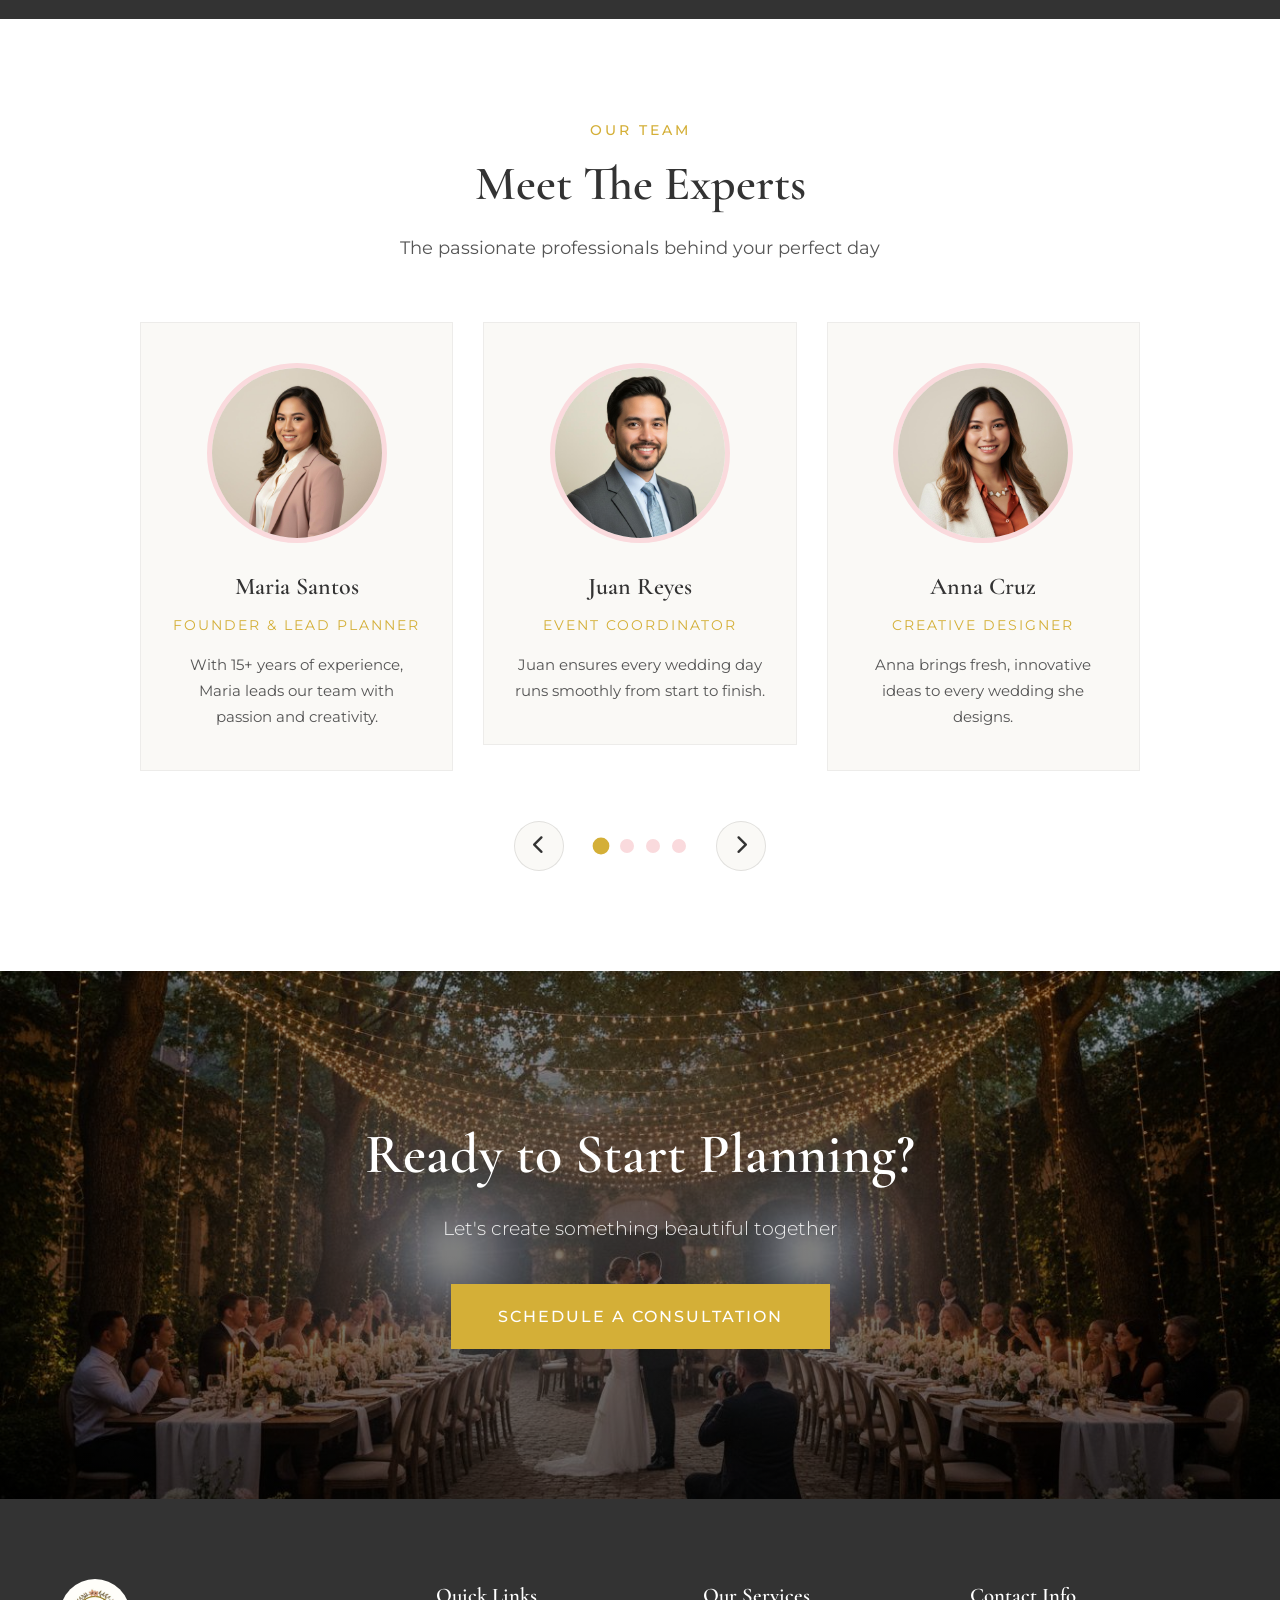
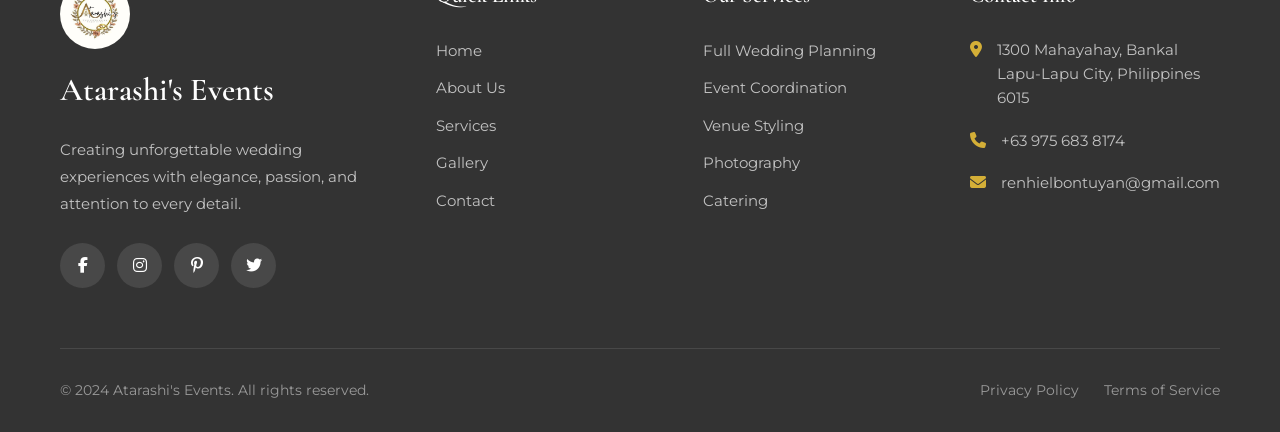
==== commit 344e74c1: "chore(logo) remove website logo" ====
--- a/about.html
+++ b/about.html
@@ -5,8 +5,7 @@
     <meta name="viewport" content="width=device-width, initial-scale=1.0">
     <title>About Us | Atarashi's Events - Wedding & Events Planning</title>
     
-    <!-- logo -->
-    <link rel="icon" href="images/logo.jpg" type="image/jpeg">
+   
     <!-- Google Fonts -->
     <link rel="preconnect" href="https://fonts.googleapis.com">
     <link rel="preconnect" href="https://fonts.gstatic.com" crossorigin>
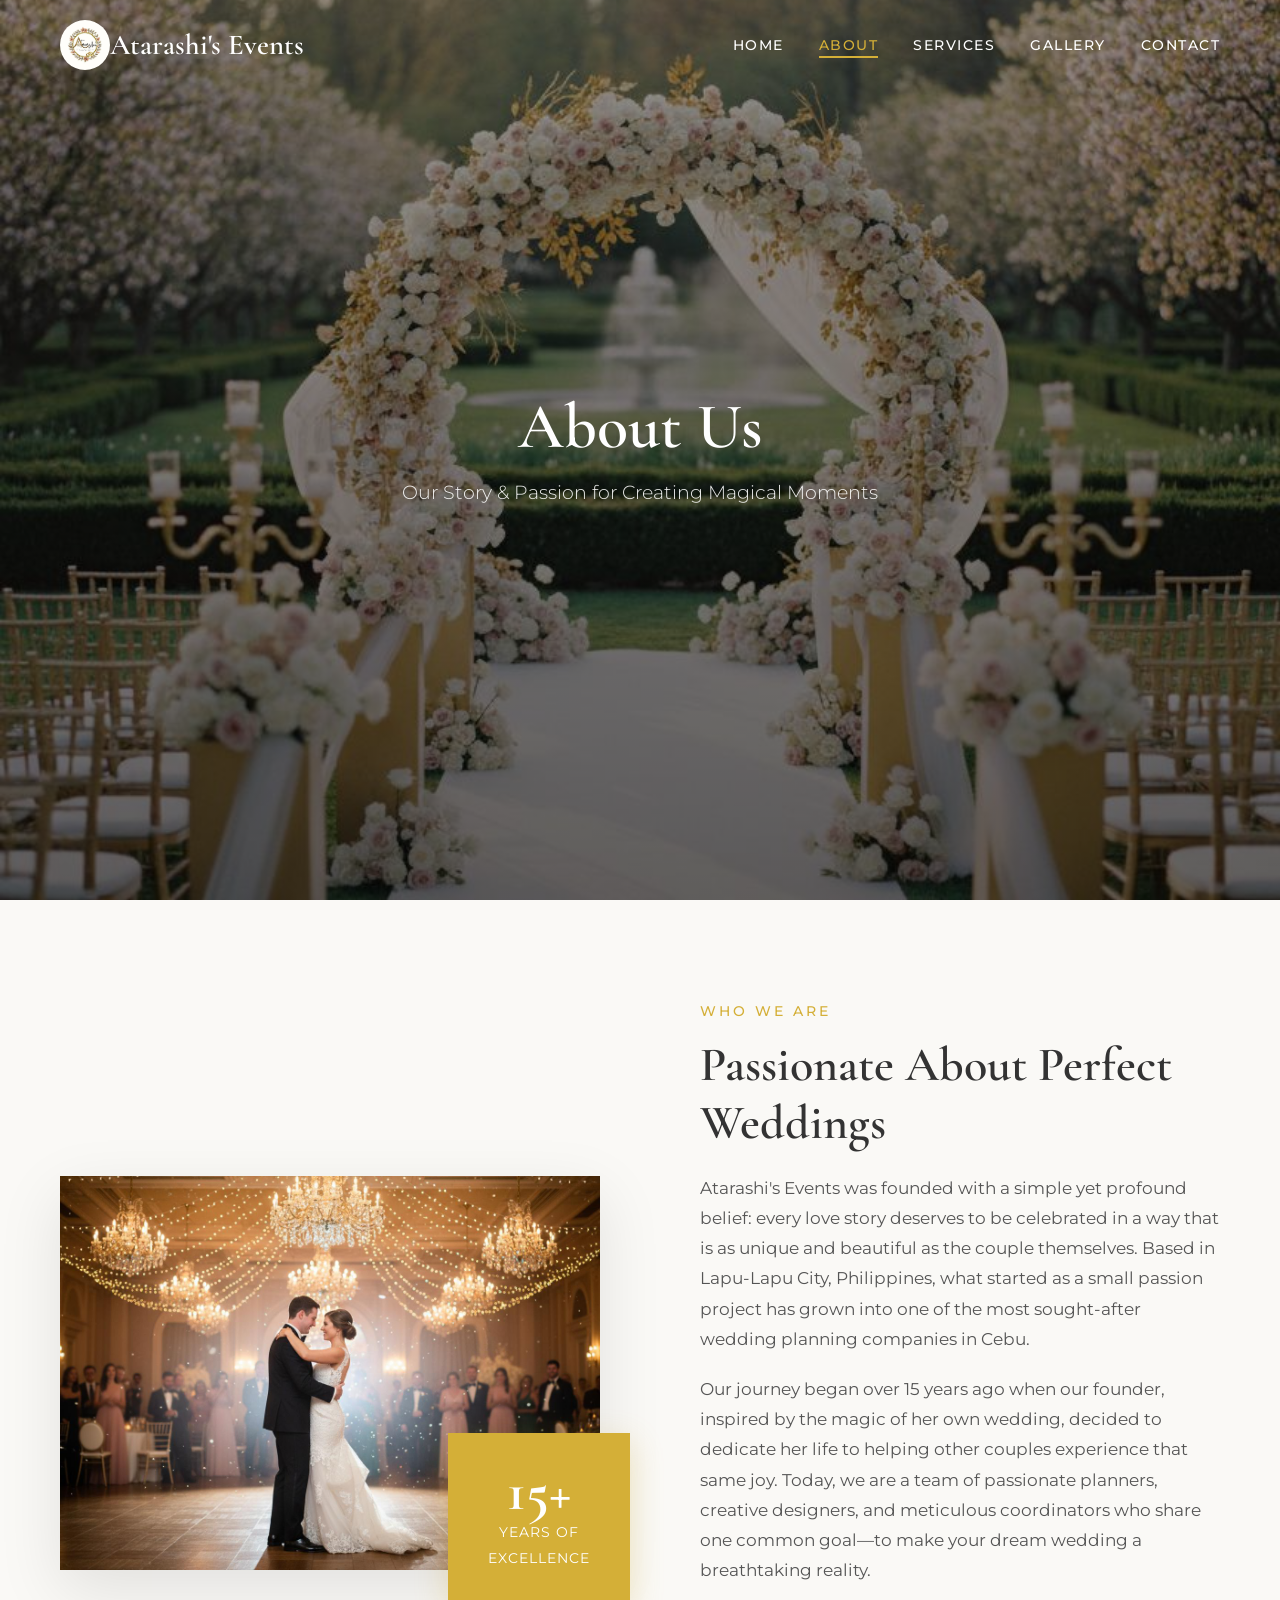
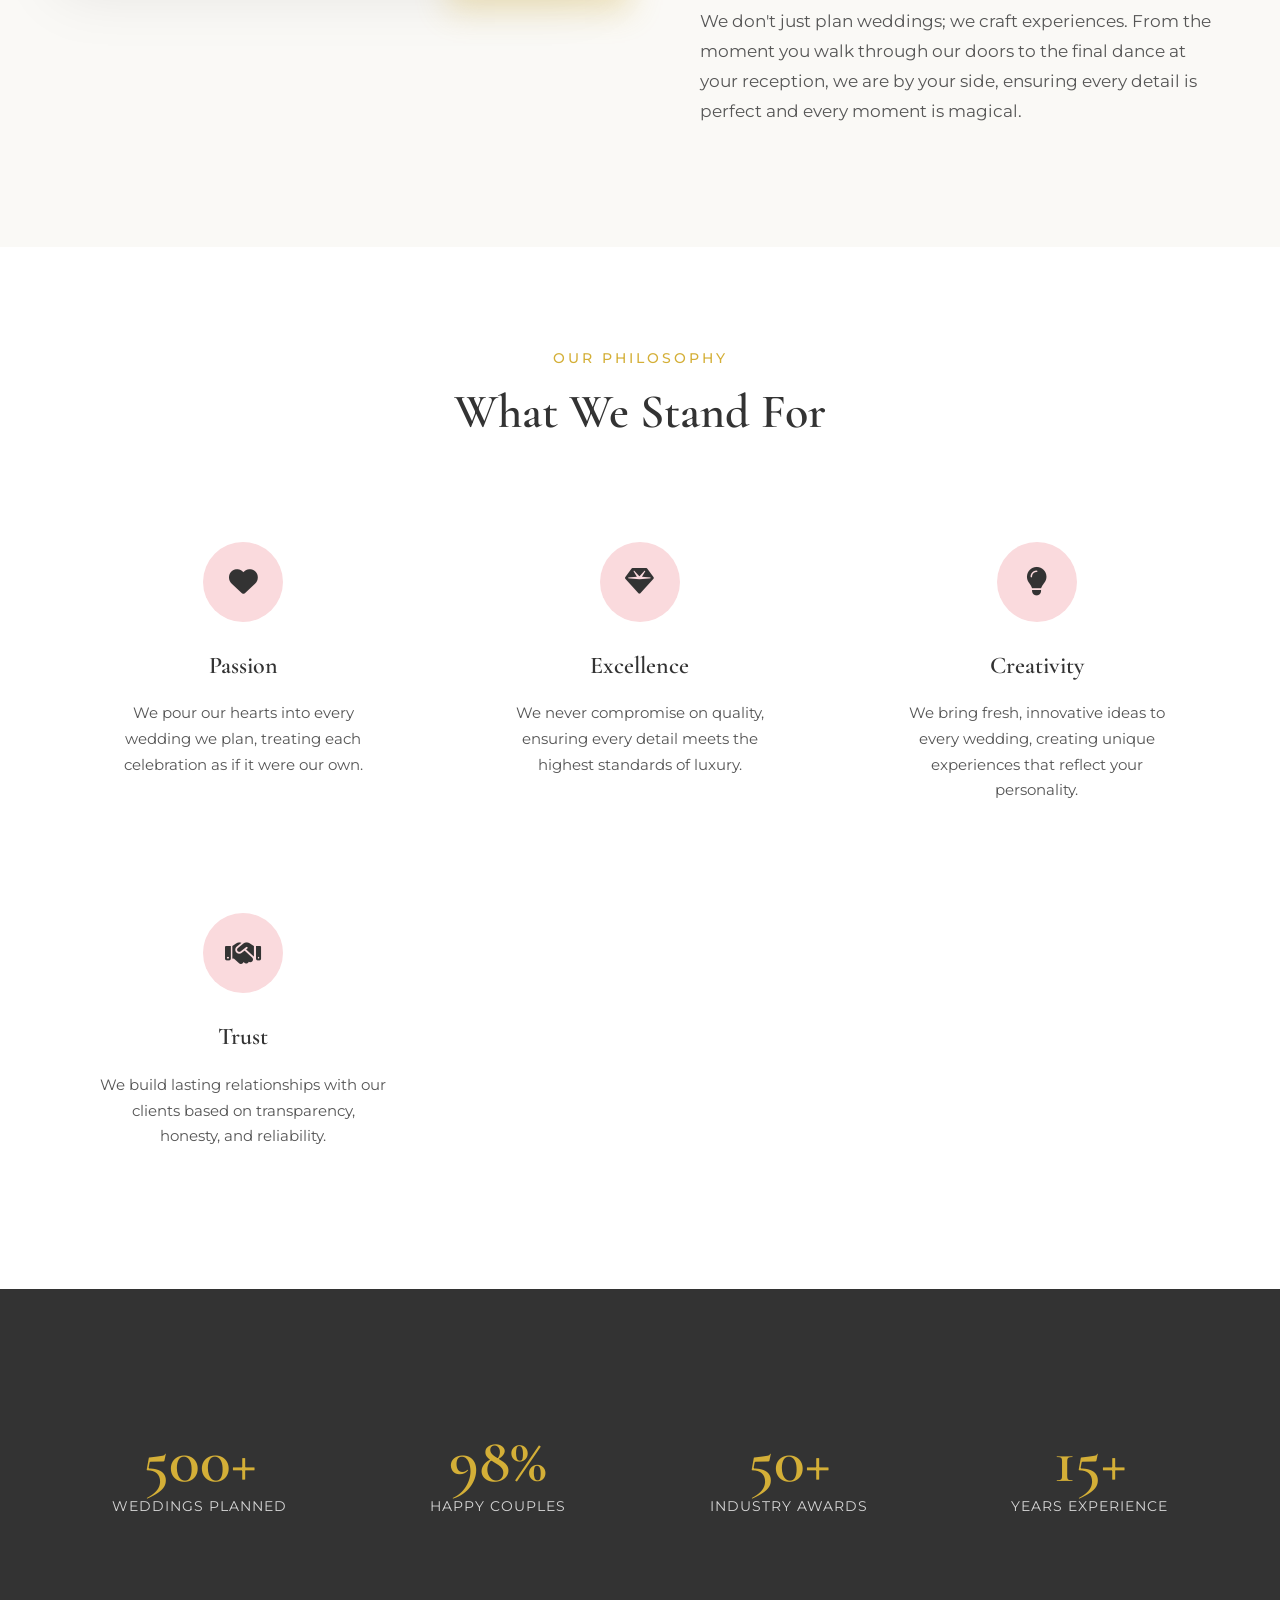
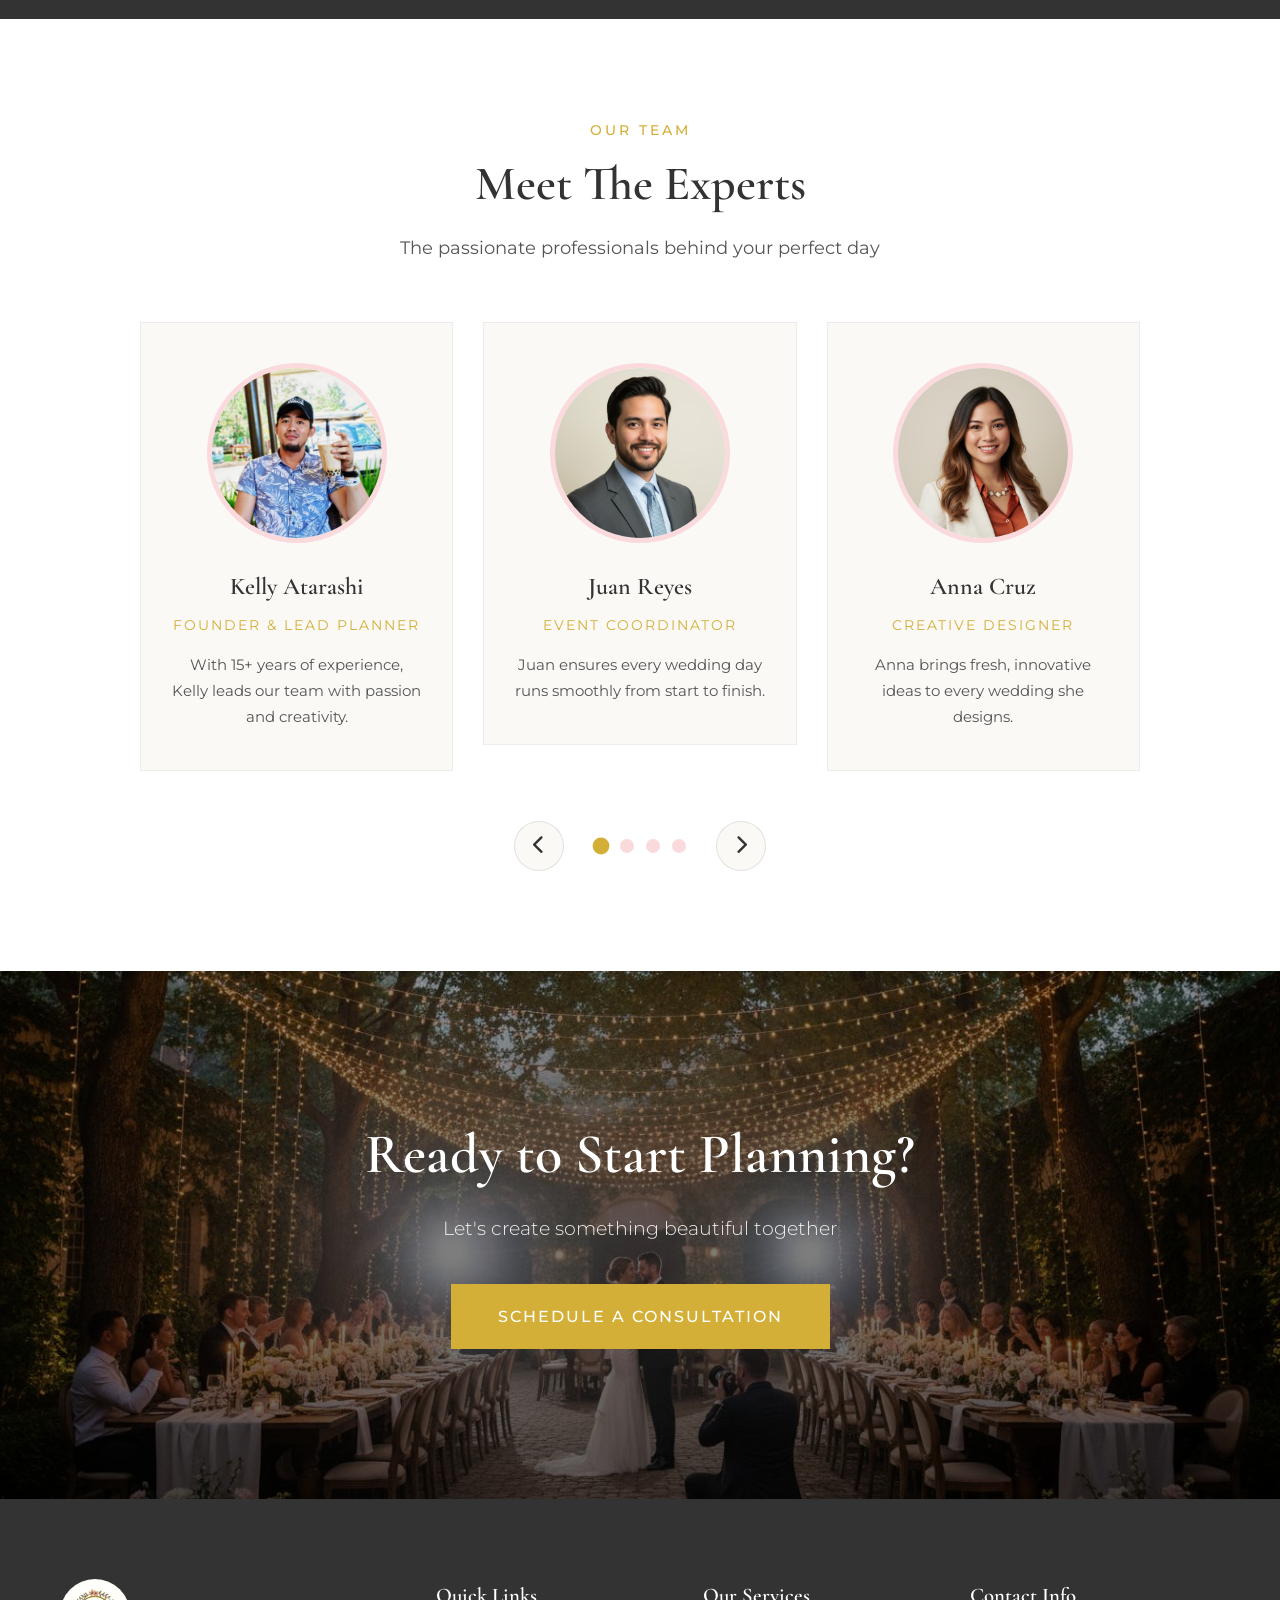
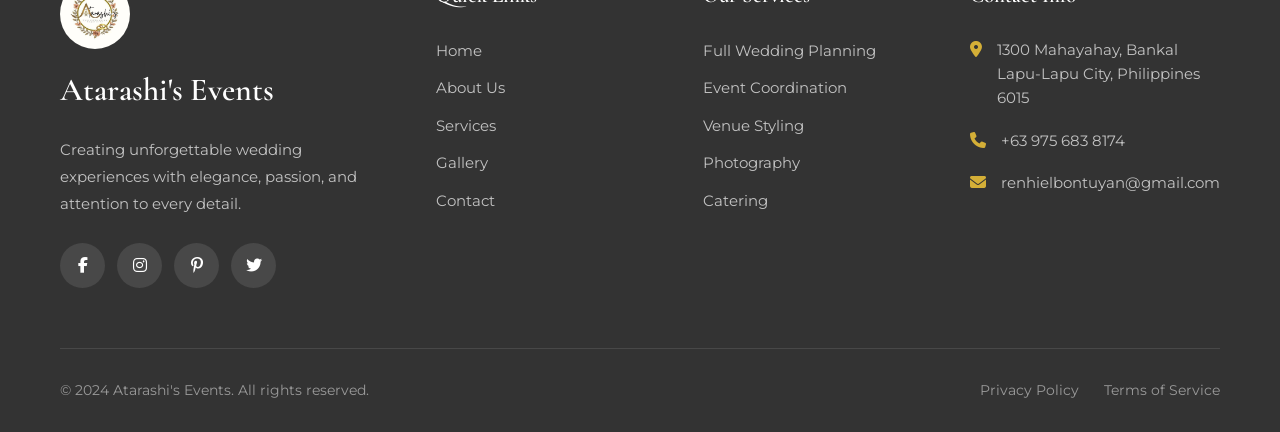
==== commit a209a5ff: "chore(teams) update team leader" ====
--- a/about.html
+++ b/about.html
@@ -5,7 +5,8 @@
     <meta name="viewport" content="width=device-width, initial-scale=1.0">
     <title>About Us | Atarashi's Events - Wedding & Events Planning</title>
     
-   
+   <!-- logo -->
+    <link rel="icon" type="image/jpg" href="images/logo.jpg">
     <!-- Google Fonts -->
     <link rel="preconnect" href="https://fonts.googleapis.com">
     <link rel="preconnect" href="https://fonts.gstatic.com" crossorigin>
@@ -170,11 +171,11 @@
                     <div class="team-slide">
                         <div class="team-card">
                             <div class="team-image">
-                                <img src="images/team-1.jpg" alt="Maria Santos">
-                            </div>
-                            <h3 class="team-name">Maria Santos</h3>
+                                <img src="images/dada.jpg" alt="Kelly Atarashi">
+                            </div>
+                            <h3 class="team-name">Kelly Atarashi</h3>
                             <p class="team-role">Founder & Lead Planner</p>
-                            <p class="team-bio">With 15+ years of experience, Maria leads our team with passion and creativity.</p>
+                            <p class="team-bio">With 15+ years of experience, Kelly leads our team with passion and creativity.</p>
                         </div>
                     </div>
                     
